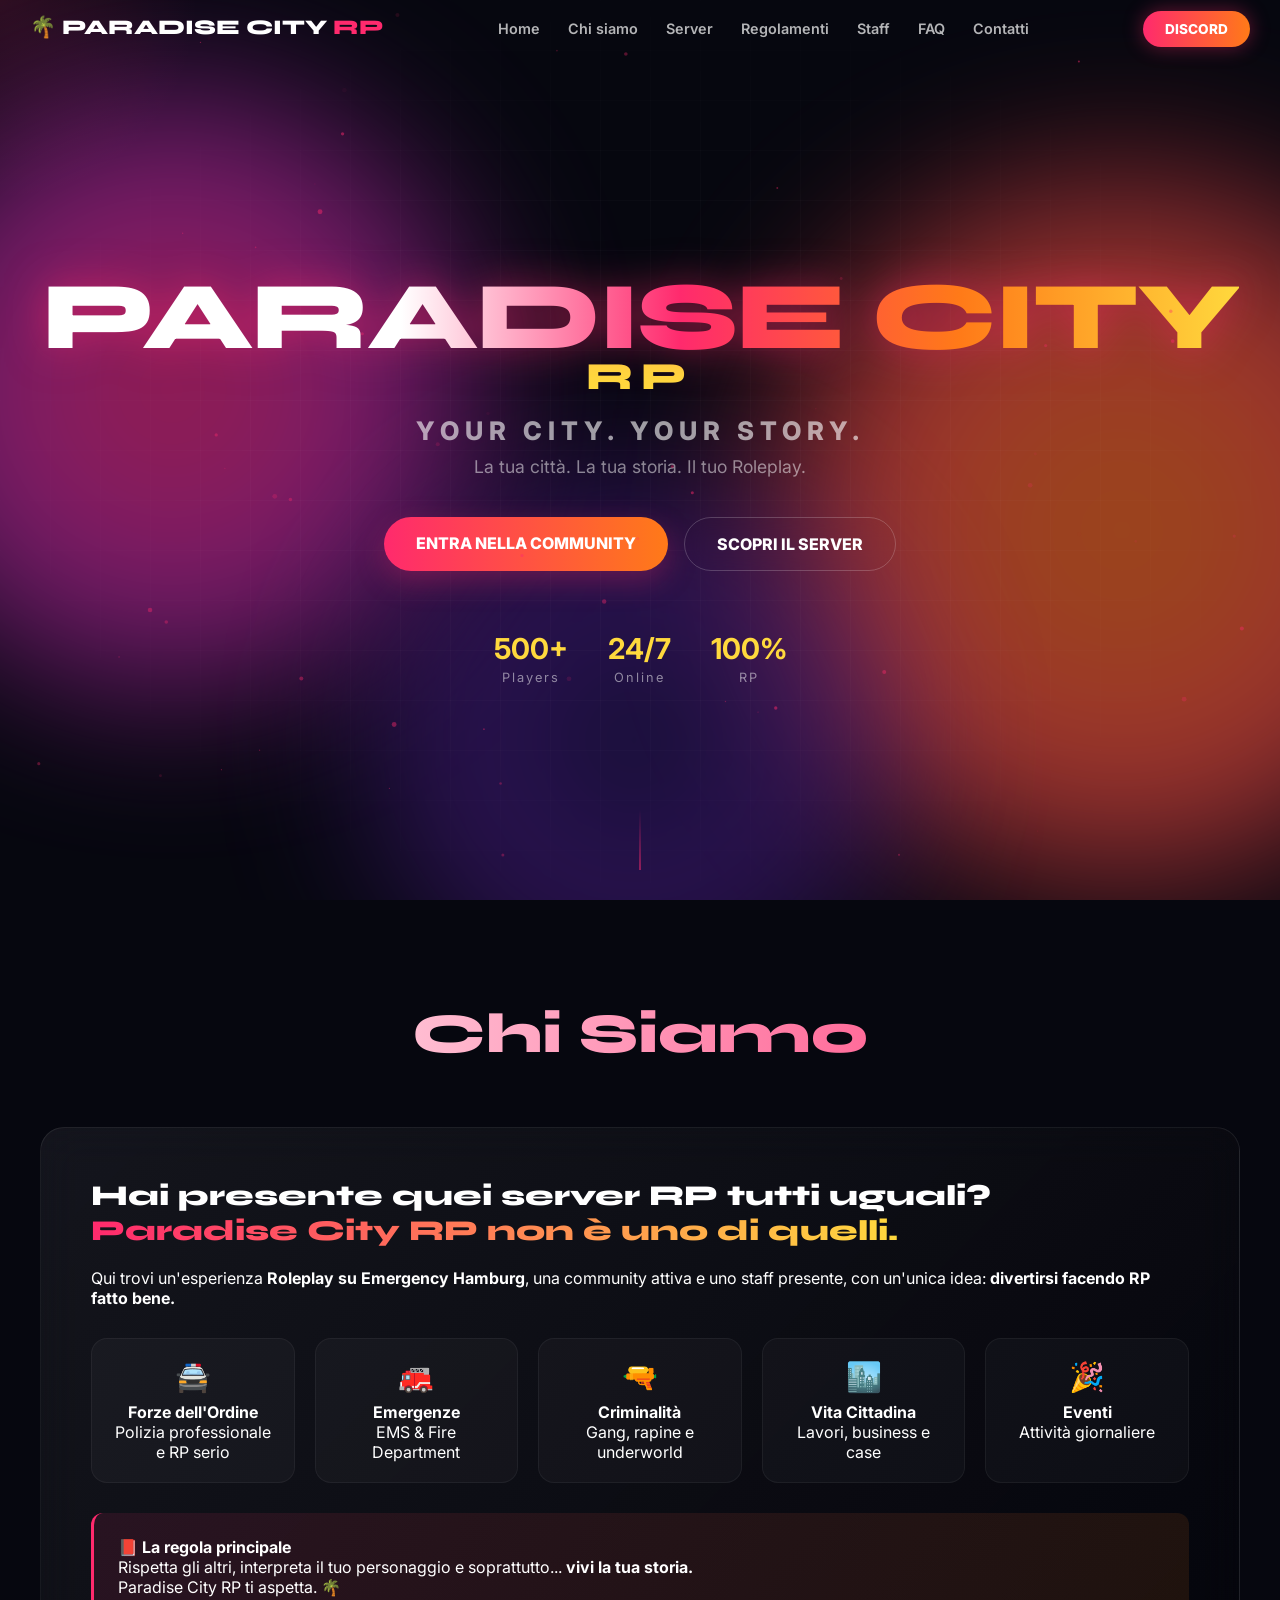
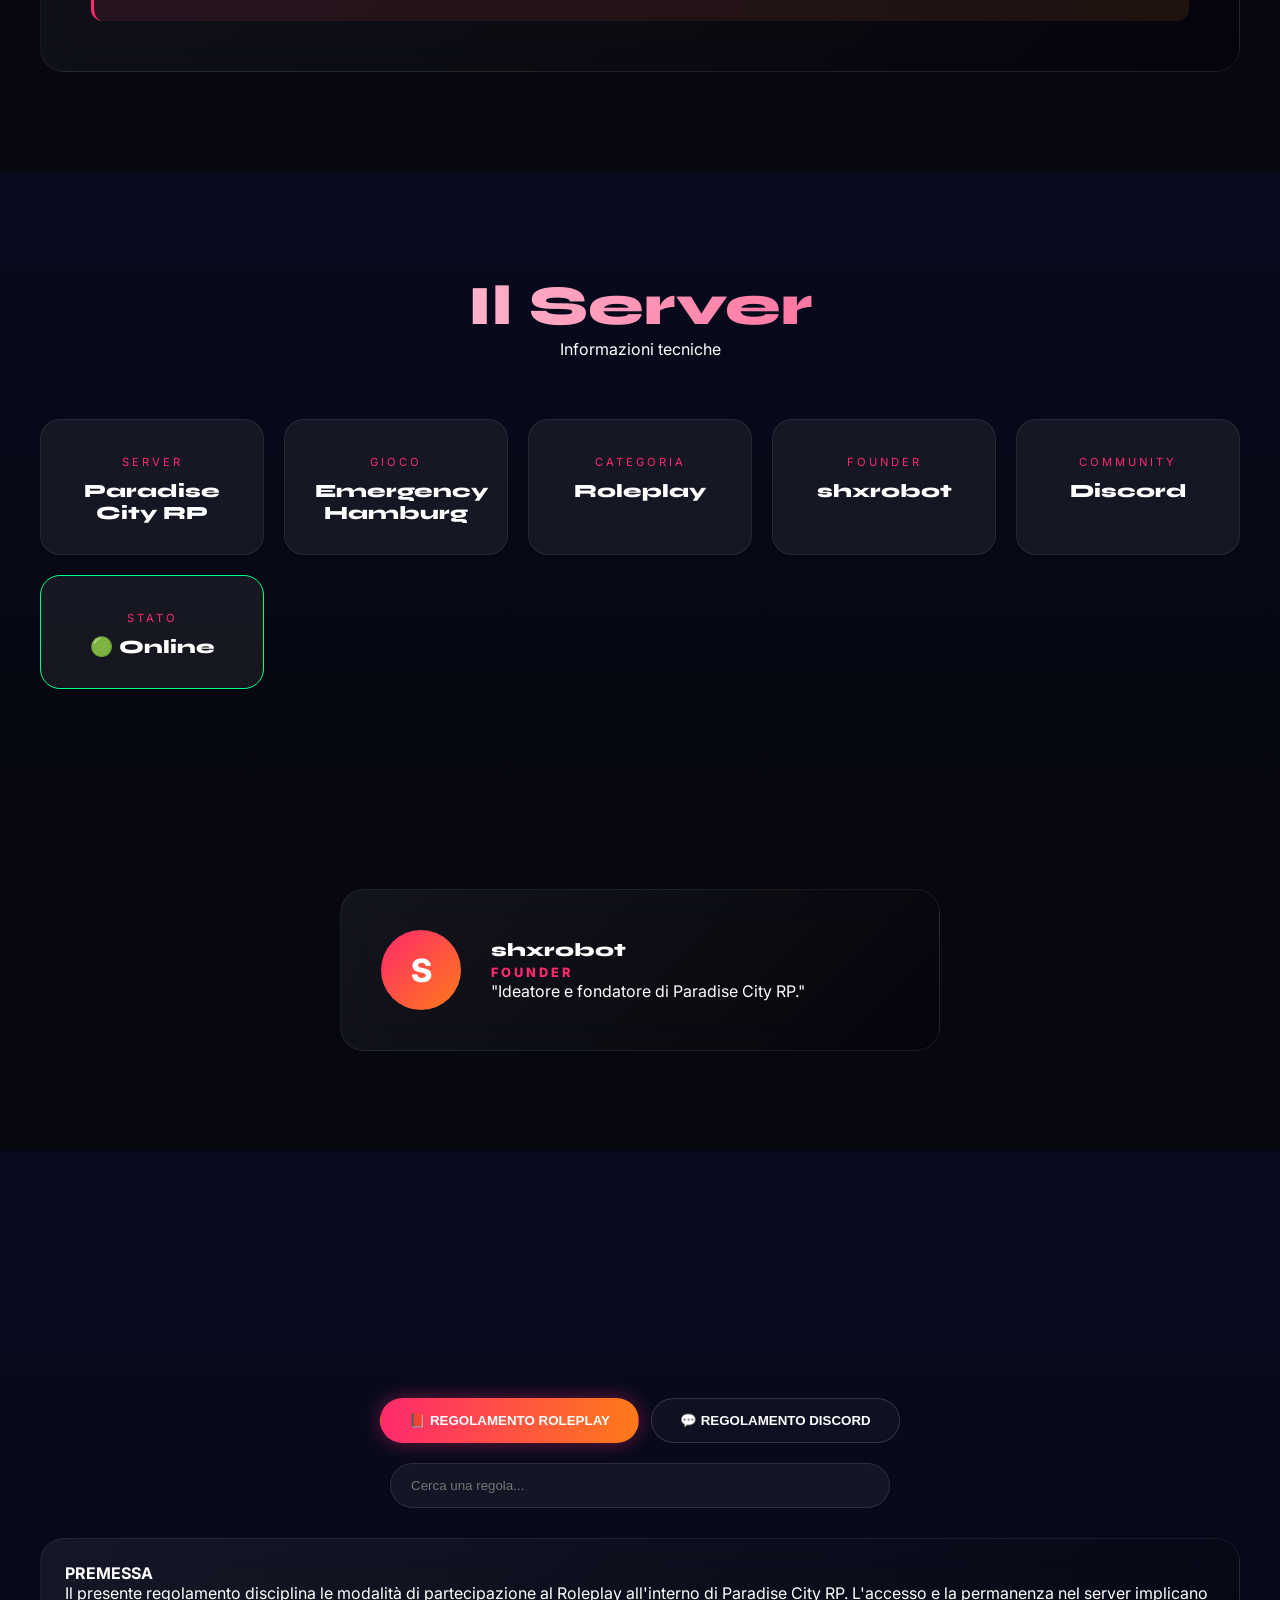
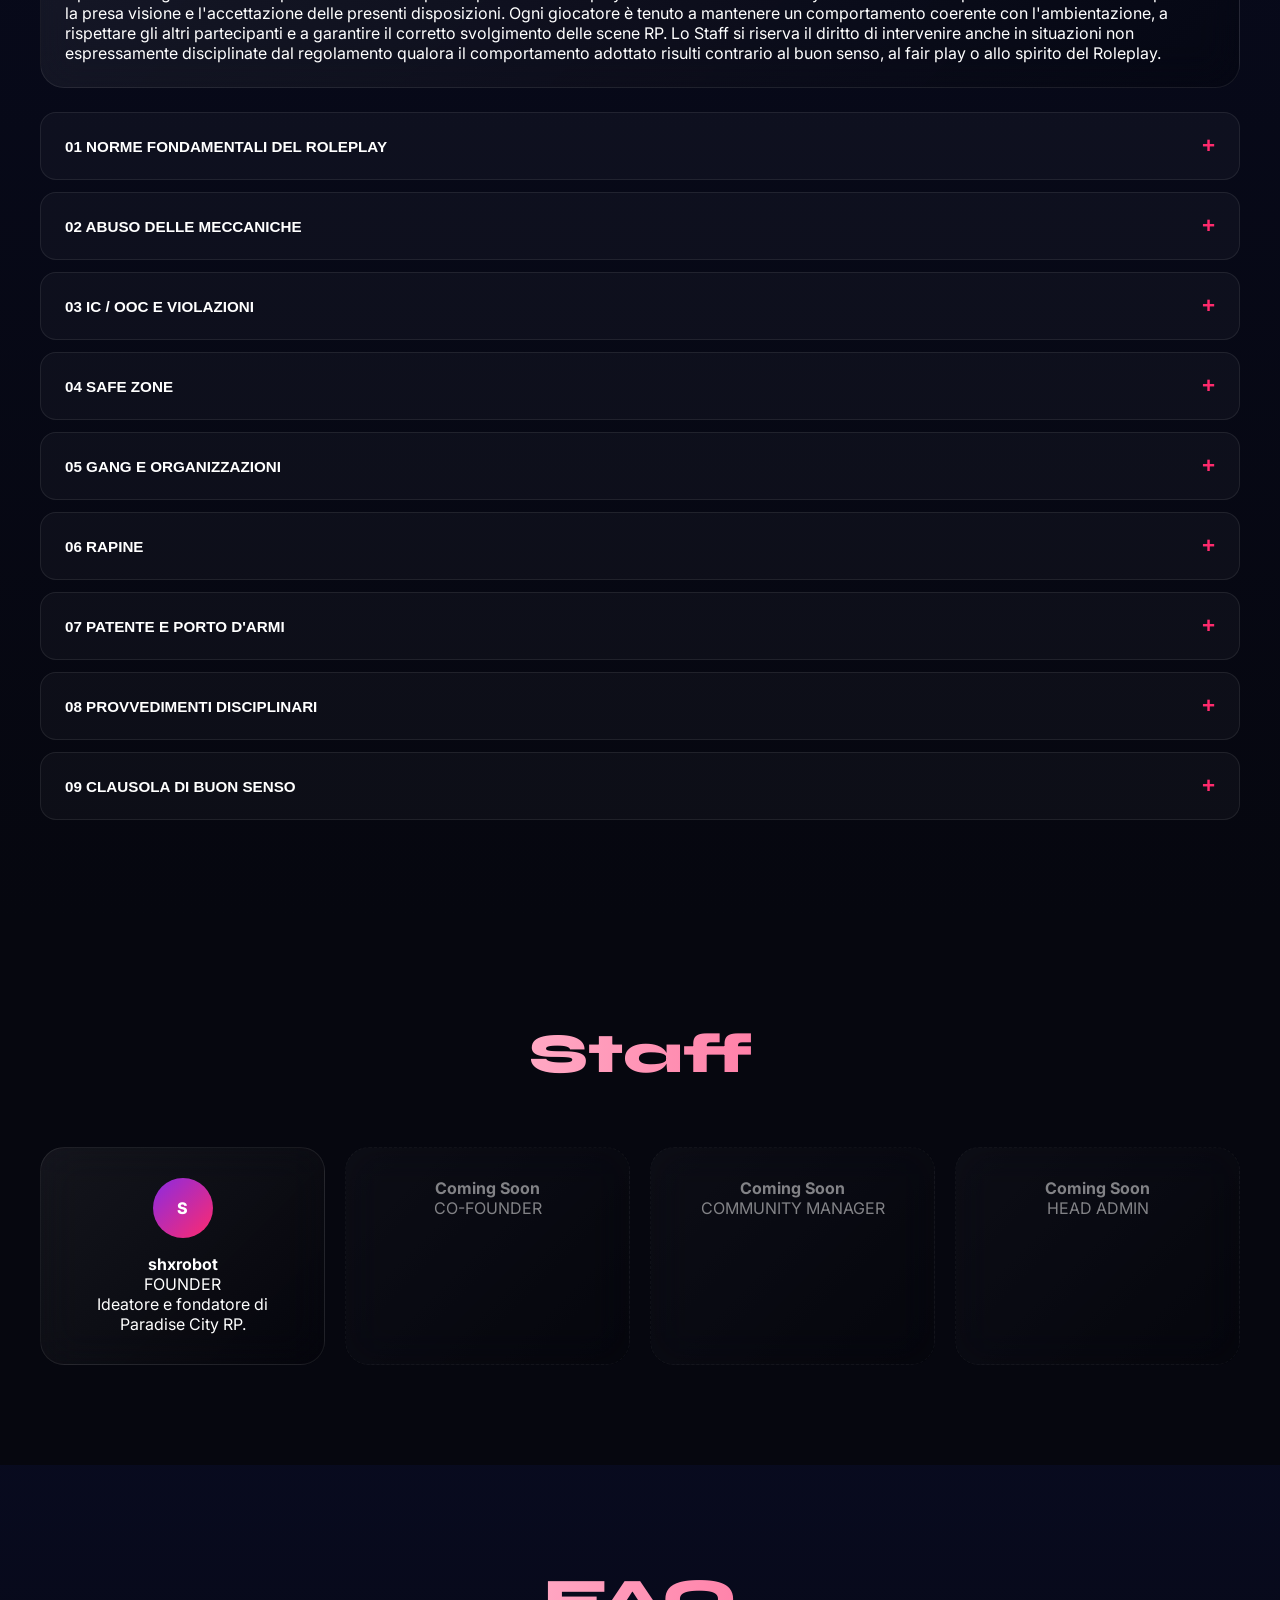
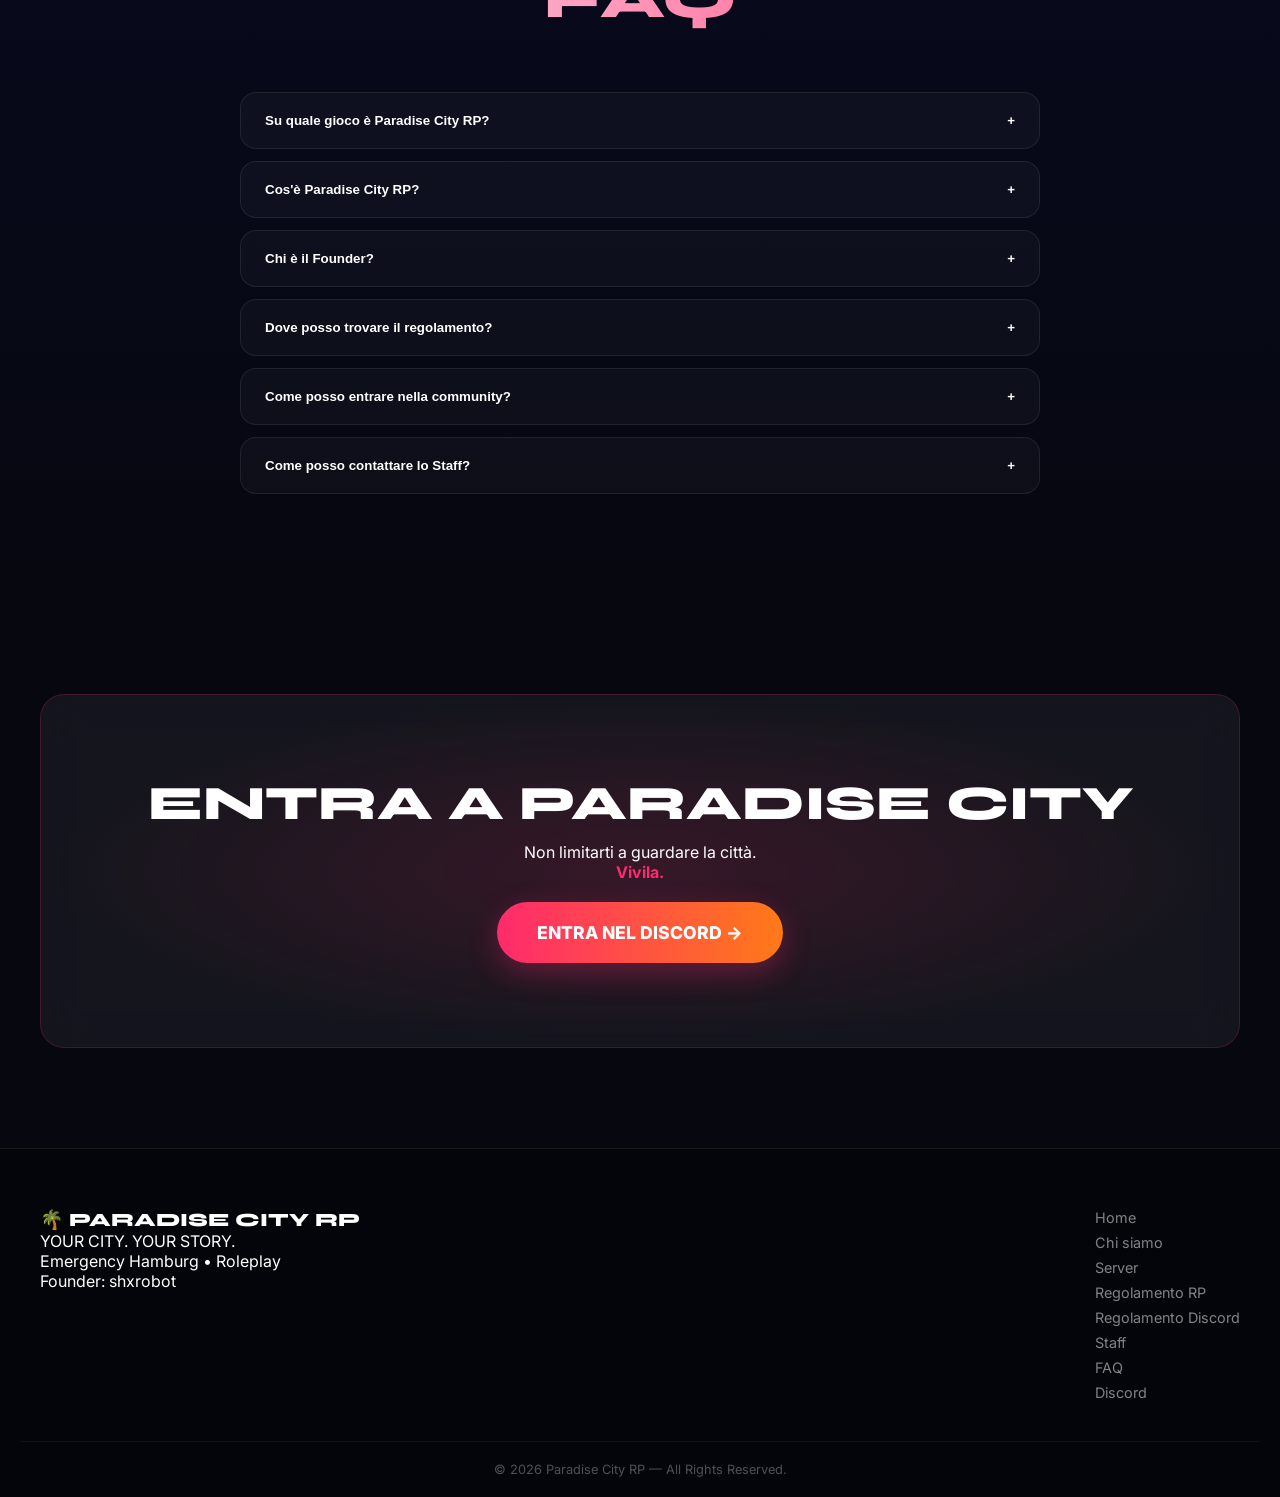
==== index.html @ b113b0aa "Add files via upload" ====
<!DOCTYPE html>
<html lang="it">
<head>
<meta charset="UTF-8">
<meta name="viewport" content="width=device-width, initial-scale=1.0">
<title>PARADISE CITY RP - Your City. Your Story.</title>
<meta name="description" content="Paradise City RP - Server Roleplay italiano su Emergency Hamburg. Your City. Your Story.">
<link rel="preconnect" href="https://fonts.googleapis.com">
<link href="https://fonts.googleapis.com/css2?family=Syne:wght@600;800&family=Inter:wght@400;600&display=swap" rel="stylesheet">
<link rel="stylesheet" href="style.css">
</head>
<body>
<!-- PRELOADER -->
<div id="preloader"><div class="preloader-logo"><span>🌴</span><h1>PARADISE CITY RP</h1><div class="loader-bar"></div></div></div>
<div id="scroll-progress"></div>
<div id="mouse-glow"></div>
<canvas id="particles"></canvas>

<!-- NAVBAR -->
<nav id="navbar"><div class="nav-inner">
<a class="logo" href="#home">🌴 PARADISE CITY <span>RP</span></a>
<ul class="nav-links" id="navLinks">
<li><a href="#home">Home</a></li>
<li><a href="#chi-siamo">Chi siamo</a></li>
<li><a href="#server">Server</a></li>
<li><a href="#regolamenti">Regolamenti</a></li>
<li><a href="#staff">Staff</a></li>
<li><a href="#faq">FAQ</a></li>
<li><a href="#contatti">Contatti</a></li>
</ul>
<div class="nav-actions">
<a href="https://discord.gg/H9bHzC3wXS" target="_blank" class="btn-discord">DISCORD</a>
<button id="mobileToggle" class="mobile-toggle"><span></span><span></span><span></span></button>
</div>
</div></nav>

<!-- HERO -->
<section id="home" class="hero">
<div class="hero-bg">
<div class="gradient-blob blob-1"></div>
<div class="gradient-blob blob-2"></div>
<div class="gradient-blob blob-3"></div>
<div class="hero-grid"></div>
</div>
<div class="hero-content">
<h1 class="hero-title"><span class="glitch" data-text="PARADISE CITY">PARADISE CITY</span><span class="rp">RP</span></h1>
<p class="hero-sub">YOUR CITY. YOUR STORY.</p>
<p class="hero-desc">La tua città. La tua storia. Il tuo Roleplay.</p>
<div class="hero-btns">
<a href="https://discord.gg/H9bHzC3wXS" target="_blank" class="btn btn-primary">ENTRA NELLA COMMUNITY</a>
<a href="#server" class="btn btn-secondary">SCOPRI IL SERVER</a>
</div>
<div class="hero-stats"><div><b>500+</b><span>Players</span></div><div><b>24/7</b><span>Online</span></div><div><b>100%</b><span>RP</span></div></div>
</div>
<div class="scroll-indicator"><span></span></div>
</section>

<!-- CHI SIAMO -->
<section id="chi-siamo" class="section">
<div class="container">
<div class="section-header reveal"><h2>Chi Siamo</h2></div>
<div class="about-card glass reveal">
<h3>Hai presente quei server RP tutti uguali?<br><span>Paradise City RP non è uno di quelli.</span></h3>
<p>Qui trovi un'esperienza <b>Roleplay su Emergency Hamburg</b>, una community attiva e uno staff presente, con un'unica idea: <b>divertirsi facendo RP fatto bene.</b></p>
<div class="about-grid">
<div class="about-item"><i>🚔</i><h4>Forze dell'Ordine</h4><p>Polizia professionale e RP serio</p></div>
<div class="about-item"><i>🚒</i><h4>Emergenze</h4><p>EMS & Fire Department</p></div>
<div class="about-item"><i>🔫</i><h4>Criminalità</h4><p>Gang, rapine e underworld</p></div>
<div class="about-item"><i>🏙️</i><h4>Vita Cittadina</h4><p>Lavori, business e case</p></div>
<div class="about-item"><i>🎉</i><h4>Eventi</h4><p>Attività giornaliere</p></div>
</div>
<div class="rule-main"><h4>📕 La regola principale</h4><p>Rispetta gli altri, interpreta il tuo personaggio e soprattutto... <b>vivi la tua storia.</b></p><span>Paradise City RP ti aspetta. 🌴</span></div>
</div>
</div>
</section>

<!-- SERVER -->
<section id="server" class="section dark">
<div class="container">
<div class="section-header reveal"><h2>Il Server</h2><p>Informazioni tecniche</p></div>
<div class="cards-grid">
<div class="info-card tilt reveal"><span>SERVER</span><h3>Paradise City RP</h3><div class="card-glow"></div></div>
<div class="info-card tilt reveal"><span>GIOCO</span><h3>Emergency Hamburg</h3></div>
<div class="info-card tilt reveal"><span>CATEGORIA</span><h3>Roleplay</h3></div>
<div class="info-card tilt reveal"><span>FOUNDER</span><h3>shxrobot</h3></div>
<div class="info-card tilt reveal"><span>COMMUNITY</span><h3>Discord</h3></div>
<div class="info-card tilt reveal status-online"><span>STATO</span><h3>🟢 Online</h3></div>
</div>
</div>
</section>

<!-- FOUNDER -->
<section class="section">
<div class="container">
<div class="founder-card glass reveal">
<div class="founder-avatar">S</div>
<div><h3>shxrobot</h3><span>FOUNDER</span><p>"Ideatore e fondatore di Paradise City RP."</p></div>
</div>
</div>
</section>

<!-- REGOLAMENTI -->
<section id="regolamenti" class="section dark">
<div class="container">
<div class="section-header reveal"><h2>Regolamenti</h2><p>Leggi tutto prima di giocare</p></div>
<div class="reg-tabs">
<button class="reg-tab active" data-tab="rp">📕 REGOLAMENTO ROLEPLAY</button>
<button class="reg-tab" data-tab="discord">💬 REGOLAMENTO DISCORD</button>
</div>
<div class="reg-search"><input type="text" id="regSearch" placeholder="Cerca una regola..."></div>

<!-- RP REG -->
<div id="reg-rp" class="reg-content active">
<div class="reg-intro glass"><h4>PREMESSA</h4><p>Il presente regolamento disciplina le modalità di partecipazione al Roleplay all'interno di Paradise City RP. L'accesso e la permanenza nel server implicano la presa visione e l'accettazione delle presenti disposizioni. Ogni giocatore è tenuto a mantenere un comportamento coerente con l'ambientazione, a rispettare gli altri partecipanti e a garantire il corretto svolgimento delle scene RP. Lo Staff si riserva il diritto di intervenire anche in situazioni non espressamente disciplinate dal regolamento qualora il comportamento adottato risulti contrario al buon senso, al fair play o allo spirito del Roleplay.</p></div>

<div class="accordion">
<div class="acc-item"><button class="acc-header">01 NORME FONDAMENTALI DEL ROLEPLAY</button><div class="acc-body">
<b>FAIL RP — FRP:</b> Azione non realistica o che rompe l'immersione. Es. saltare da un palazzo senza conseguenze, curarsi in sparatoria.<br><br>
<b>NO FEAR:</b> Mancanza di paura per la propria vita. Se sei sotto tiro di 3 armi, non scappi a piedi nudi.<br><br>
<b>POWERGAMING — PG:</b> Fare azioni impossibili nella vita reale o sfruttare meccaniche a proprio vantaggio. Es. /me solleva un'auto da solo.<br><br>
<b>REVENGE KILL — RK:</b> Uccidere chi ti ha ucciso dopo essere tornato in vita senza motivo RP. Memoria dell'omicidio persa dopo morte.<br><br>
<b>RANDOM DEATHMATCH — RDM:</b> Uccidere senza motivo RP valido.<br><br>
<b>VEHICLE DEATHMATCH — VDM:</b> Usare il veicolo come arma per uccidere.<br><br>
<b>CUFF-RUSH:</b> Ammanettare durante una colluttazione attiva senza prima immobilizzare.<br><br>
<b>USCITA DA UNA SCENA RP:</b> Disconnettersi, andare AFK o rifiutare RP durante un'azione. Vietato.<br><br>
<b>NO CRASH:</b> Vietato crashare volontariamente o provocare crash ad altri.
</div></div>

<div class="acc-item"><button class="acc-header">02 ABUSO DELLE MECCANICHE</button><div class="acc-body">
<b>BUNNY HOPPING:</b> Saltare ripetutamente per muoversi più veloci. Fail RP.<br>
<b>CAR SURF:</b> Stare sopra un veicolo in movimento senza motivo RP.<br>
<b>COP BAITING:</b> Provocare la polizia senza motivo RP solo per farsi inseguire.<br>
<b>COP EVADING:</b> Evadere sempre e comunque senza mai dare possibilità di RP alla polizia.
</div></div>

<div class="acc-item"><button class="acc-header">03 IC / OOC E VIOLAZIONI</button><div class="acc-body">
<b>IC:</b> In Character, tutto ciò che dice/fa il personaggio.<br>
<b>OOC:</b> Out Of Character, fuori dal personaggio. Va usato solo in /ooc.<br>
<b>METAGAMING — MG:</b> Usare info OOC in IC. Es. leggere nomi sopra la testa.<br>
<b>MIXCHAT:</b> Parlare IC in chat OOC e viceversa.<br>
<b>COMBAT LOGGING:</b> Disconnettersi durante un'azione RP attiva. Ban diretto.<br>
<b>LTAA:</b> Leave To Avoid Arrest - loggare per evitare arresto.<br>
<b>STREAM SNIPING:</b> Usare live/stream per trovare giocatori in IC.
</div></div>

<div class="acc-item"><button class="acc-header">04 SAFE ZONE</button><div class="acc-body">
Sono Safe Zone: Questura, Caserma Vigili del Fuoco, Ospedale, Prigione, Tuning, Ville, Zone Militari.<br><br>
In Safe Zone è vietato: rapine, furti, omicidi, rapimenti, provocazioni. La polizia può entrare solo con mandato o inseguimento iniziato fuori. È vietato rifugiarsi in Safe Zone per evitare RP. Le ville sono Safe Zone solo per il proprietario e invitati, non per criminali in fuga.
</div></div>

<div class="acc-item"><button class="acc-header">05 GANG E ORGANIZZAZIONI</button><div class="acc-body">
Uso bombe solo con autorizzazione staff. Ville/ghetti: non si può sparare dall'interno verso l'esterno senza uscita. RDM tra gang vietato se non c'è guerra RP dichiarata. Uso armi pesanti solo in guerra organizzata. 1 vs 1: se vieni steso, i tuoi amici non possono vendicarsi subito se non presenti. Ogni membro è responsabile delle proprie azioni, ma il leader risponde per la gang in caso di violazioni ripetute.
</div></div>

<div class="acc-item"><button class="acc-header">06 RAPINE</button><div class="acc-body">
<b>Farm Shop:</b> Max 2 persone, 1 ostaggio minimo, 2 poliziotti online, max 5k richiesta.<br>
<b>Gioielleria:</b> 3-4 persone, 2 ostaggi, 4 poliziotti, max 15k.<br>
<b>Banca:</b> 4-6 persone, 3 ostaggi, 6 poliziotti, max 50k, negoziazione obbligatoria 10 min.<br>
<b>Clothing:</b> Max 2 persone, 1 ostaggio, 2 poliziotti, max 3k.<br>
<b>Club:</b> 2-3 persone, 1 ostaggio, 3 poliziotti, max 8k.<br>
<b>Gas-N-Go Fuel / Ares Fuel / Osso Fuel:</b> Max 2 persone, 1 ostaggio, 2 poliziotti, max 4k.<br>
<b>Tool Shop:</b> Max 2 persone, 1 ostaggio, 2 poliziotti, max 4k.<br>
Regole generali rapine: ostaggio deve essere player vero, non amico consenziente. Polizia deve dare tempo di fuga. Non si spara all'ostaggio. Fuga in elicottero vietata salvo banca.
</div></div>

<div class="acc-item"><button class="acc-header">07 PATENTE E PORTO D'ARMI</button><div class="acc-body">
Patente necessaria per guidare. Ritiro patente dopo 3 infrazioni gravi. Porto d'armi: solo con licenza, costo e corso. Armi illegali: sequestro + denuncia. Uso arma senza porto = arresto. Vendita armi senza RP = ban.
</div></div>

<div class="acc-item"><button class="acc-header">08 PROVVEDIMENTI DISCIPLINARI</button><div class="acc-body">
<b>Warn:</b> Avvertimento scritto, max 3.<br>
<b>Kick:</b> Espulsione temporanea.<br>
<b>Ban Temporaneo:</b> Da 1 giorno a 30 giorni.<br>
<b>Ban Permanente:</b> Per gravi violazioni (cheat, RDM di massa, tossicità estrema).<br>
<b>Blacklist:</b> Esclusione totale dalla community.
</div></div>

<div class="acc-item"><button class="acc-header">09 CLAUSOLA DI BUON SENSO</button><div class="acc-body">
Se una cosa non è scritta ma è chiaramente anti-RP, è comunque punibile. Realismo, Fair Play, Rispetto, Coerenza RP e Buon senso prevalgono sempre sul cavillo regolamentare. Lo staff giudica con buon senso.
</div></div>
</div>
</div>

<!-- DISCORD REG -->
<div id="reg-discord" class="reg-content">
<div class="reg-intro glass"><h4>INTRODUZIONE</h4><p>Il regolamento Discord garantisce un ambiente sano e rispettoso per tutta la community di Paradise City RP. Entrando nel Discord accetti integralmente queste regole.</p></div>
<div class="accordion">
<div class="acc-item"><button class="acc-header">01 COMPORTAMENTO</button><div class="acc-body">Vietati insulti, minacce, molestie, provocazioni, discriminazione, odio, contenuti inappropriati, pubblicazione di dati personali e impersonificazione di staff o altri utenti.</div></div>
<div class="acc-item"><button class="acc-header">02 CHAT</button><div class="acc-body">Vietato spam, flood, messaggi ripetuti, disturbo, mention di massa @everyone/@here e spam in canali vocali. Usa i canali per il loro scopo.</div></div>
<div class="acc-item"><button class="acc-header">03 PUBBLICITÀ</button><div class="acc-body">Vietata pubblicità di altri server/community, inviti Discord, reclutamento. Promozione solo con permesso Founder. Conseguenza: ban immediato.</div></div>
<div class="acc-item"><button class="acc-header">04 PRIVACY E SICUREZZA</button><div class="acc-body">Vietato condividere dati personali, numeri, indirizzi, info private, conversazioni private, materiale personale altrui, link/file dannosi, IP logger, malware.</div></div>
<div class="acc-item"><button class="acc-header">05 STAFF</button><div class="acc-body">Vietato richiedere insistentemente ruoli o promozioni, impersonificare lo staff, contestare pubblicamente decisioni dello staff. Per contestazioni apri un ticket. Rispetta sempre lo staff.</div></div>
<div class="acc-item"><button class="acc-header">06 TICKET</button><div class="acc-body">Apri un solo ticket per problema. Descrivi bene il problema. Non pingare lo staff ripetutamente. Non aprire ticket inutili. Chiusura ticket senza motivo = warn.</div></div>
<div class="acc-item"><button class="acc-header">07 SEGNALAZIONI</button><div class="acc-body">Segnalazione deve contenere: ID/nome di chi segnali, descrizione dettagliata, data/orario, prove (clip, screen). Vietate accuse pubbliche in chat. Solo tramite ticket.</div></div>
<div class="acc-item"><button class="acc-header">08 CONTENUTI</button><div class="acc-body">Vietati pornografia, contenuti illegali, gore, materiale disturbante, link a malware, molestie sessuali. Ban immediato.</div></div>
<div class="acc-item"><button class="acc-header">09 SANZIONI</button><div class="acc-body">Avvertimento, Timeout, Kick, Ban temporaneo, Ban permanente, Blacklist. La recidività aumenta la pena. Lo staff decide in base alla gravità.</div></div>
<div class="acc-item"><button class="acc-header">10 DISPOSIZIONI FINALI</button><div class="acc-body">Il regolamento può essere modificato in qualsiasi momento. Le modifiche vengono annunciate. Continuare a rimanere nel Discord implica accettazione del regolamento aggiornato.</div></div>
</div>
</div>
</div>
</section>

<!-- STAFF -->
<section id="staff" class="section">
<div class="container">
<div class="section-header reveal"><h2>Staff</h2></div>
<div class="staff-grid">
<div class="staff-card glass reveal"><div class="staff-avatar">S</div><h4>shxrobot</h4><span>FOUNDER</span><p>Ideatore e fondatore di Paradise City RP.</p></div>
<div class="staff-card glass empty reveal"><h4>Coming Soon</h4><span>CO-FOUNDER</span></div>
<div class="staff-card glass empty reveal"><h4>Coming Soon</h4><span>COMMUNITY MANAGER</span></div>
<div class="staff-card glass empty reveal"><h4>Coming Soon</h4><span>HEAD ADMIN</span></div>
</div>
</div>
</section>

<!-- FAQ -->
<section id="faq" class="section dark">
<div class="container">
<div class="section-header reveal"><h2>FAQ</h2></div>
<div class="faq-list">
<div class="faq-item"><button class="faq-q">Su quale gioco è Paradise City RP? <span>+</span></button><div class="faq-a">Emergency Hamburg.</div></div>
<div class="faq-item"><button class="faq-q">Cos'è Paradise City RP? <span>+</span></button><div class="faq-a">Un server Roleplay con una community dedicata.</div></div>
<div class="faq-item"><button class="faq-q">Chi è il Founder? <span>+</span></button><div class="faq-a">shxrobot.</div></div>
<div class="faq-item"><button class="faq-q">Dove posso trovare il regolamento? <span>+</span></button><div class="faq-a">Nel sito, nelle sezioni Regolamento RP e Regolamento Discord.</div></div>
<div class="faq-item"><button class="faq-q">Come posso entrare nella community? <span>+</span></button><div class="faq-a">Attraverso il Discord ufficiale.</div></div>
<div class="faq-item"><button class="faq-q">Come posso contattare lo Staff? <span>+</span></button><div class="faq-a">Attraverso i canali ufficiali della community.</div></div>
</div>
</div>
</section>

<!-- CTA -->
<section id="contatti" class="section cta">
<div class="container">
<div class="cta-card glass reveal">
<h2>ENTRA A PARADISE CITY</h2>
<p>Non limitarti a guardare la città.<br><b>Vivila.</b></p>
<a href="https://discord.gg/H9bHzC3wXS" target="_blank" class="btn btn-primary big">ENTRA NEL DISCORD →</a>
</div>
</div>
</section>

<footer>
<div class="container footer-inner">
<div><h3>🌴 PARADISE CITY RP</h3><p>YOUR CITY. YOUR STORY.<br>Emergency Hamburg • Roleplay<br>Founder: shxrobot</p></div>
<div class="footer-links"><a href="#home">Home</a><a href="#chi-siamo">Chi siamo</a><a href="#server">Server</a><a href="#regolamenti">Regolamento RP</a><a href="#regolamenti">Regolamento Discord</a><a href="#staff">Staff</a><a href="#faq">FAQ</a><a href="https://discord.gg/H9bHzC3wXS" target="_blank">Discord</a></div>
</div>
<div class="footer-bottom">© 2026 Paradise City RP — All Rights Reserved.</div>
</footer>

<button id="backToTop">↑</button>
<script src="script.js"></script>
</body>
</html>
---- style.css ----
:root{
--pink:#ff2a6d;--orange:#ff7a18;--yellow:#ffd93d;--purple:#8a2be2;--blue:#0a0e2e;--black:#06070f;
--glass:rgba(255,255,255,0.06);--glass2:rgba(255,255,255,0.1);
}
*{margin:0;padding:0;box-sizing:border-box}
html{scroll-behavior:smooth}
body{background:var(--black);color:#fff;font-family:'Inter',sans-serif;overflow-x:hidden}
h1,h2,h3{font-family:'Syne',sans-serif;font-weight:800}
#scroll-progress{position:fixed;top:0;left:0;height:3px;background:linear-gradient(90deg,var(--pink),var(--orange),var(--yellow));width:0;z-index:9999}
#mouse-glow{position:fixed;width:400px;height:400px;background:radial-gradient(circle,rgba(255,42,109,0.15),transparent 70%);pointer-events:none;z-index:2;transform:translate(-50%,-50%);mix-blend-mode:screen}
#particles{position:fixed;inset:0;pointer-events:none;z-index:1}
#preloader{position:fixed;inset:0;background:var(--black);display:flex;align-items:center;justify-content:center;z-index:10000;transition:opacity .8s}
.preloader-logo{text-align:center}
.preloader-logo h1{font-size:2rem;letter-spacing:4px;background:linear-gradient(90deg,var(--pink),var(--orange));-webkit-background-clip:text;-webkit-text-fill-color:transparent;margin:10px 0}
.loader-bar{width:200px;height:2px;background:rgba(255,255,255,.1);margin:20px auto;overflow:hidden;position:relative}
.loader-bar::after{content:'';position:absolute;left:0;top:0;height:100%;width:50%;background:linear-gradient(90deg,var(--pink),var(--yellow));animation:load 1.2s infinite}
@keyframes load{0%{left:-50%}100%{left:100%}}
#navbar{position:fixed;top:0;width:100%;z-index:1000;padding:15px 30px;transition:.4s}
#navbar.scrolled{background:rgba(6,7,15,.8);backdrop-filter:blur(20px);border-bottom:1px solid rgba(255,255,255,.08)}
.nav-inner{max-width:1300px;margin:auto;display:flex;align-items:center;justify-content:space-between}
.logo{font-family:'Syne';font-weight:800;font-size:1.3rem;text-decoration:none;color:#fff}
.logo span{color:var(--pink)}
.nav-links{list-style:none;display:flex;gap:28px}
.nav-links a{color:rgba(255,255,255,.7);text-decoration:none;font-weight:600;font-size:.9rem;transition:.3s}
.nav-links a:hover{color:#fff}
.btn-discord{background:linear-gradient(90deg,var(--pink),var(--orange));padding:10px 22px;border-radius:100px;color:#fff;text-decoration:none;font-weight:800;font-size:.85rem;box-shadow:0 0 20px rgba(255,42,109,.4);transition:.3s}
.btn-discord:hover{transform:translateY(-2px);box-shadow:0 0 30px rgba(255,42,109,.6)}
.mobile-toggle{display:none;background:none;border:none;flex-direction:column;gap:5px}
.mobile-toggle span{width:24px;height:2px;background:#fff;display:block}
.hero{position:relative;min-height:100vh;display:flex;align-items:center;justify-content:center;text-align:center;overflow:hidden;padding:120px 20px 60px}
.hero-bg{position:absolute;inset:0;z-index:-1}
.gradient-blob{position:absolute;border-radius:50%;filter:blur(80px);opacity:.6;animation:float 8s infinite alternate}
.blob-1{width:600px;height:600px;background:radial-gradient(circle,var(--pink),var(--purple));left:-10%;top:10%}
.blob-2{width:700px;height:700px;background:radial-gradient(circle,var(--orange),var(--pink));right:-15%;top:20%;animation-delay:1s}
.blob-3{width:500px;height:500px;background:radial-gradient(circle,var(--blue),var(--purple));left:30%;bottom:-10%;animation-delay:2s}
@keyframes float{0%{transform:translateY(0) scale(1)}100%{transform:translateY(-30px) scale(1.1)}}
.hero-grid{position:absolute;inset:0;background-image:linear-gradient(rgba(255,255,255,.02) 1px, transparent 1px),linear-gradient(90deg, rgba(255,255,255,.02) 1px, transparent 1px);background-size:50px 50px;mask-image:radial-gradient(ellipse at center, black 40%, transparent 80%)}
.hero-title{font-size:clamp(3rem,8vw,6rem);line-height:.9;letter-spacing:-2px}
.hero-title .rp{display:block;font-size:.4em;color:var(--yellow);letter-spacing:8px}
.glitch{position:relative;background:linear-gradient(90deg,#fff 30%, var(--pink), var(--orange), var(--yellow));-webkit-background-clip:text;-webkit-text-fill-color:transparent;filter:drop-shadow(0 0 20px rgba(255,42,109,.5))}
.hero-sub{font-size:clamp(1.2rem,2vw,1.8rem);letter-spacing:6px;color:rgba(255,255,255,.6);margin:20px 0 10px;font-weight:800}
.hero-desc{color:rgba(255,255,255,.5);max-width:600px;margin:0 auto 40px;font-size:1.1rem}
.btn{padding:16px 32px;border-radius:100px;text-decoration:none;font-weight:800;display:inline-block;transition:.4s;position:relative;overflow:hidden}
.btn-primary{background:linear-gradient(90deg,var(--pink),var(--orange));color:#fff;box-shadow:0 10px 30px rgba(255,42,109,.3)}
.btn-secondary{border:1px solid rgba(255,255,255,.2);color:#fff;backdrop-filter:blur(10px)}
.btn:hover{transform:translateY(-3px) scale(1.02)}
.hero-btns{display:flex;gap:16px;justify-content:center;flex-wrap:wrap}
.hero-stats{display:flex;gap:40px;justify-content:center;margin-top:60px}
.hero-stats b{display:block;font-size:1.8rem;color:var(--yellow)} .hero-stats span{color:rgba(255,255,255,.5);font-size:.8rem;letter-spacing:2px}
.scroll-indicator{position:absolute;bottom:30px;left:50%;transform:translateX(-50%)}
.scroll-indicator span{width:1px;height:60px;background:linear-gradient(to bottom, transparent, var(--pink));display:block;animation:scroll 2s infinite}
@keyframes scroll{0%{transform:scaleY(0);transform-origin:top}50%{transform:scaleY(1)}100%{transform:scaleY(0);transform-origin:bottom}}
.section{padding:100px 20px;position:relative}
.container{max-width:1200px;margin:auto}
.section.dark{background:linear-gradient(180deg, rgba(10,14,46,.5), rgba(6,7,15,1))}
.section-header{text-align:center;margin-bottom:60px}
.section-header h2{font-size:clamp(2rem,5vw,3.5rem);background:linear-gradient(90deg,#fff,var(--pink));-webkit-background-clip:text;-webkit-text-fill-color:transparent}
.glass{background:linear-gradient(135deg, var(--glass), rgba(0,0,0,.2));backdrop-filter:blur(20px);border:1px solid rgba(255,255,255,.08);border-radius:24px}
.reveal{opacity:0;transform:translateY(40px);transition:1s}
.reveal.active{opacity:1;transform:translateY(0)}
.about-card{padding:50px}
.about-card h3{font-size:1.8rem;margin-bottom:20px}
.about-card h3 span{background:linear-gradient(90deg,var(--pink),var(--yellow));-webkit-background-clip:text;-webkit-text-fill-color:transparent}
.about-grid{display:grid;grid-template-columns:repeat(auto-fit,minmax(160px,1fr));gap:20px;margin:30px 0}
.about-item{text-align:center;padding:20px;background:rgba(255,255,255,.03);border-radius:16px;border:1px solid rgba(255,255,255,.05);transition:.3s}
.about-item:hover{transform:translateY(-5px);background:rgba(255,255,255,.06)}
.about-item i{font-size:1.8rem;font-style:normal;display:block;margin-bottom:8px}
.rule-main{margin-top:30px;padding:24px;background:linear-gradient(90deg,rgba(255,42,109,.1),rgba(255,122,24,.1));border-left:3px solid var(--pink);border-radius:12px}
.cards-grid{display:grid;grid-template-columns:repeat(auto-fit,minmax(200px,1fr));gap:20px}
.info-card{padding:30px;text-align:center;position:relative;overflow:hidden;background:var(--glass);border:1px solid rgba(255,255,255,.08);border-radius:20px;transition:.4s;transform-style:preserve-3d}
.info-card:hover{border-color:var(--pink);box-shadow:0 0 30px rgba(255,42,109,.2)}
.info-card span{font-size:.7rem;letter-spacing:3px;color:var(--pink)} .info-card h3{margin-top:10px}
.status-online{border-color:#00ff88!important}
.founder-card{display:flex;gap:30px;align-items:center;padding:40px;max-width:600px;margin:auto}
.founder-avatar{width:80px;height:80px;border-radius:50%;background:linear-gradient(135deg,var(--pink),var(--orange));display:flex;align-items:center;justify-content:center;font-size:2rem;font-weight:800;flex-shrink:0}
.founder-card span{color:var(--pink);letter-spacing:3px;font-size:.8rem;font-weight:800}
.reg-tabs{display:flex;gap:12px;justify-content:center;flex-wrap:wrap;margin-bottom:20px}
.reg-tab{padding:14px 28px;border-radius:100px;border:1px solid rgba(255,255,255,.15);background:rgba(255,255,255,.03);color:#fff;font-weight:800;cursor:pointer;transition:.3s}
.reg-tab.active{background:linear-gradient(90deg,var(--pink),var(--orange));border-color:transparent;box-shadow:0 0 20px rgba(255,42,109,.4)}
.reg-search{max-width:500px;margin:0 auto 30px}
.reg-search input{width:100%;padding:14px 20px;border-radius:100px;border:1px solid rgba(255,255,255,.1);background:rgba(255,255,255,.05);color:#fff;outline:none}
.reg-content{display:none} .reg-content.active{display:block}
.reg-intro{padding:24px;margin-bottom:24px}
.accordion{display:flex;flex-direction:column;gap:12px}
.acc-item{border:1px solid rgba(255,255,255,.08);border-radius:16px;overflow:hidden;background:rgba(255,255,255,.03)}
.acc-header{width:100%;text-align:left;padding:20px 24px;background:none;border:none;color:#fff;font-weight:800;cursor:pointer;display:flex;justify-content:space-between;align-items:center;font-size:.95rem}
.acc-header::after{content:'+';font-size:1.4rem;color:var(--pink);transition:.3s}
.acc-item.open .acc-header::after{transform:rotate(45deg)}
.acc-body{max-height:0;overflow:hidden;transition:.4s;padding:0 24px;color:rgba(255,255,255,.7);line-height:1.7;font-size:.92rem}
.acc-item.open .acc-body{max-height:2000px;padding:0 24px 24px}
.staff-grid{display:grid;grid-template-columns:repeat(auto-fit,minmax(240px,1fr));gap:20px}
.staff-card{padding:30px;text-align:center} .staff-card.empty{opacity:.5;border-style:dashed}
.staff-avatar{width:60px;height:60px;border-radius:50%;background:linear-gradient(135deg,var(--purple),var(--pink));display:flex;align-items:center;justify-content:center;margin:0 auto 16px;font-weight:800}
.faq-list{max-width:800px;margin:auto;display:flex;flex-direction:column;gap:12px}
.faq-item{border:1px solid rgba(255,255,255,.08);border-radius:16px;background:rgba(255,255,255,.03);overflow:hidden}
.faq-q{width:100%;padding:20px 24px;background:none;border:none;color:#fff;text-align:left;font-weight:700;cursor:pointer;display:flex;justify-content:space-between}
.faq-a{max-height:0;overflow:hidden;transition:.3s;padding:0 24px;color:rgba(255,255,255,.6)}
.faq-item.open .faq-a{max-height:200px;padding:0 24px 20px}
.cta .cta-card{padding:80px 40px;text-align:center;background:radial-gradient(ellipse at center, rgba(255,42,109,.15), transparent 70%), var(--glass);border:1px solid rgba(255,42,109,.2)}
.cta-card h2{font-size:clamp(2rem,5vw,3rem);margin-bottom:10px}
.cta-card b{color:var(--pink)}
.btn.big{font-size:1.1rem;padding:20px 40px;margin-top:20px}
footer{padding:60px 20px 20px;border-top:1px solid rgba(255,255,255,.08);background:rgba(0,0,0,.3)}
.footer-inner{display:flex;justify-content:space-between;flex-wrap:wrap;gap:30px}
.footer-links{display:flex;flex-direction:column;gap:8px}
.footer-links a{color:rgba(255,255,255,.5);text-decoration:none;font-size:.9rem}
.footer-links a:hover{color:#fff}
.footer-bottom{text-align:center;margin-top:40px;padding-top:20px;border-top:1px solid rgba(255,255,255,.05);color:rgba(255,255,255,.3);font-size:.8rem}
#backToTop{position:fixed;right:20px;bottom:20px;width:44px;height:44px;border-radius:50%;border:none;background:linear-gradient(90deg,var(--pink),var(--orange));color:#fff;font-weight:800;cursor:pointer;opacity:0;pointer-events:none;transition:.3s;z-index:999}
#backToTop.show{opacity:1;pointer-events:all}
@media(max-width:768px){.nav-links{position:fixed;inset:0;background:rgba(6,7,15,.98);backdrop-filter:blur(20px);flex-direction:column;align-items:center;justify-content:center;transform:translateX(100%);transition:.4s}.nav-links.open{transform:translateX(0)}.mobile-toggle{display:flex}.about-card{padding:24px}.founder-card{flex-direction:column;text-align:center}}
@media(prefers-reduced-motion:reduce){*,*::before,*::after{animation:none!important;transition:none!important}}
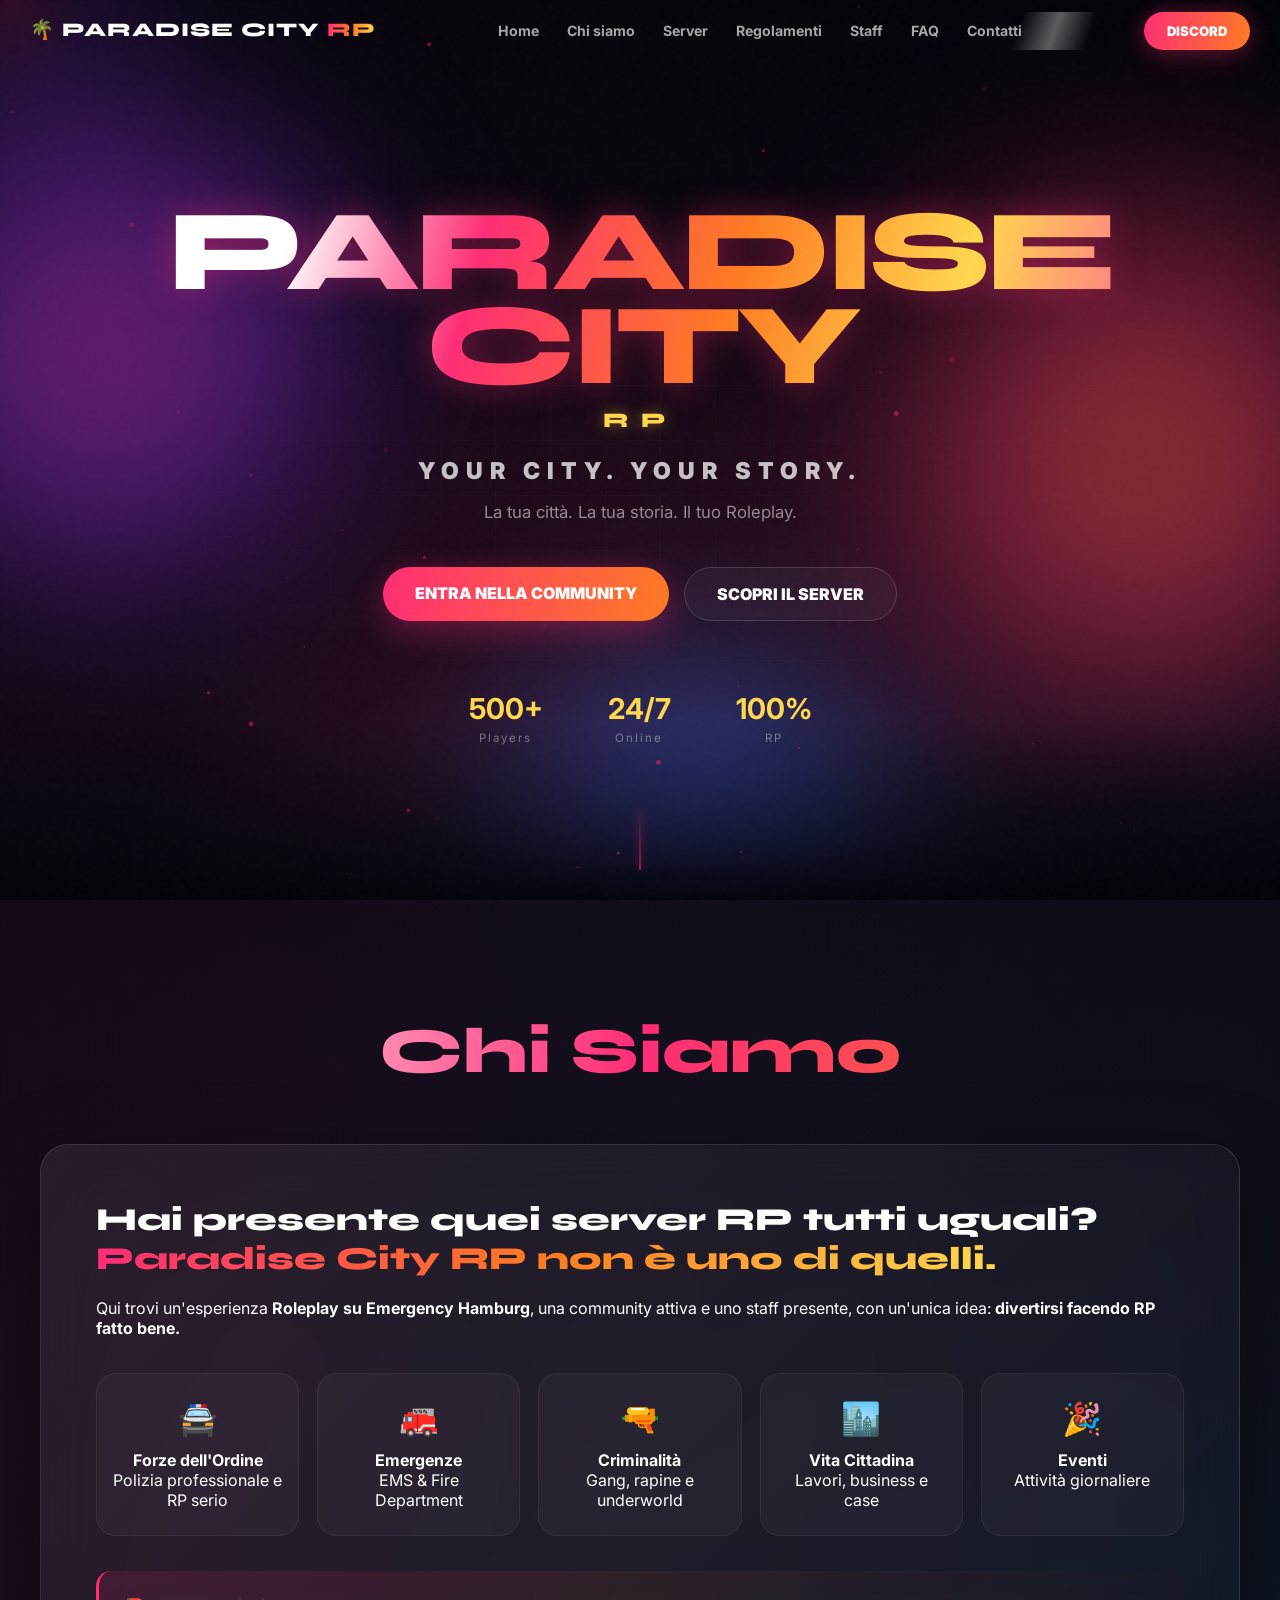
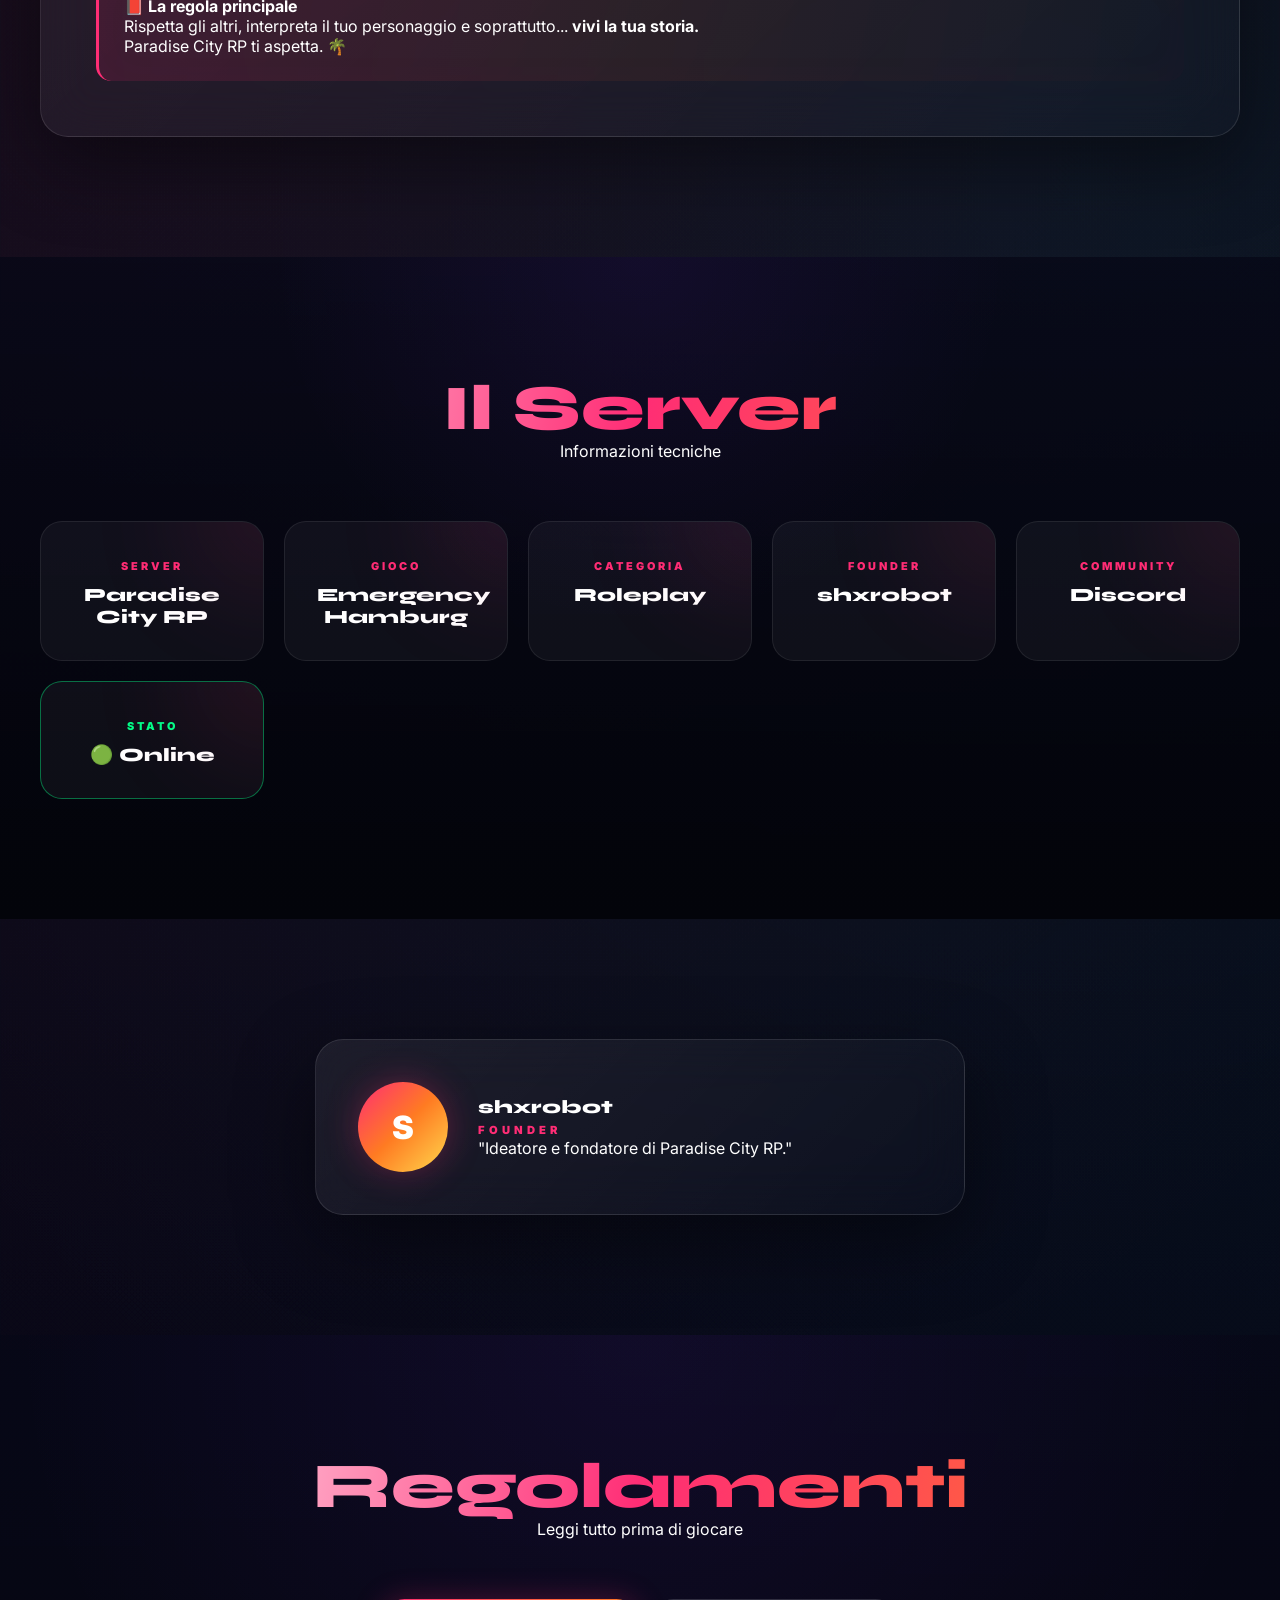
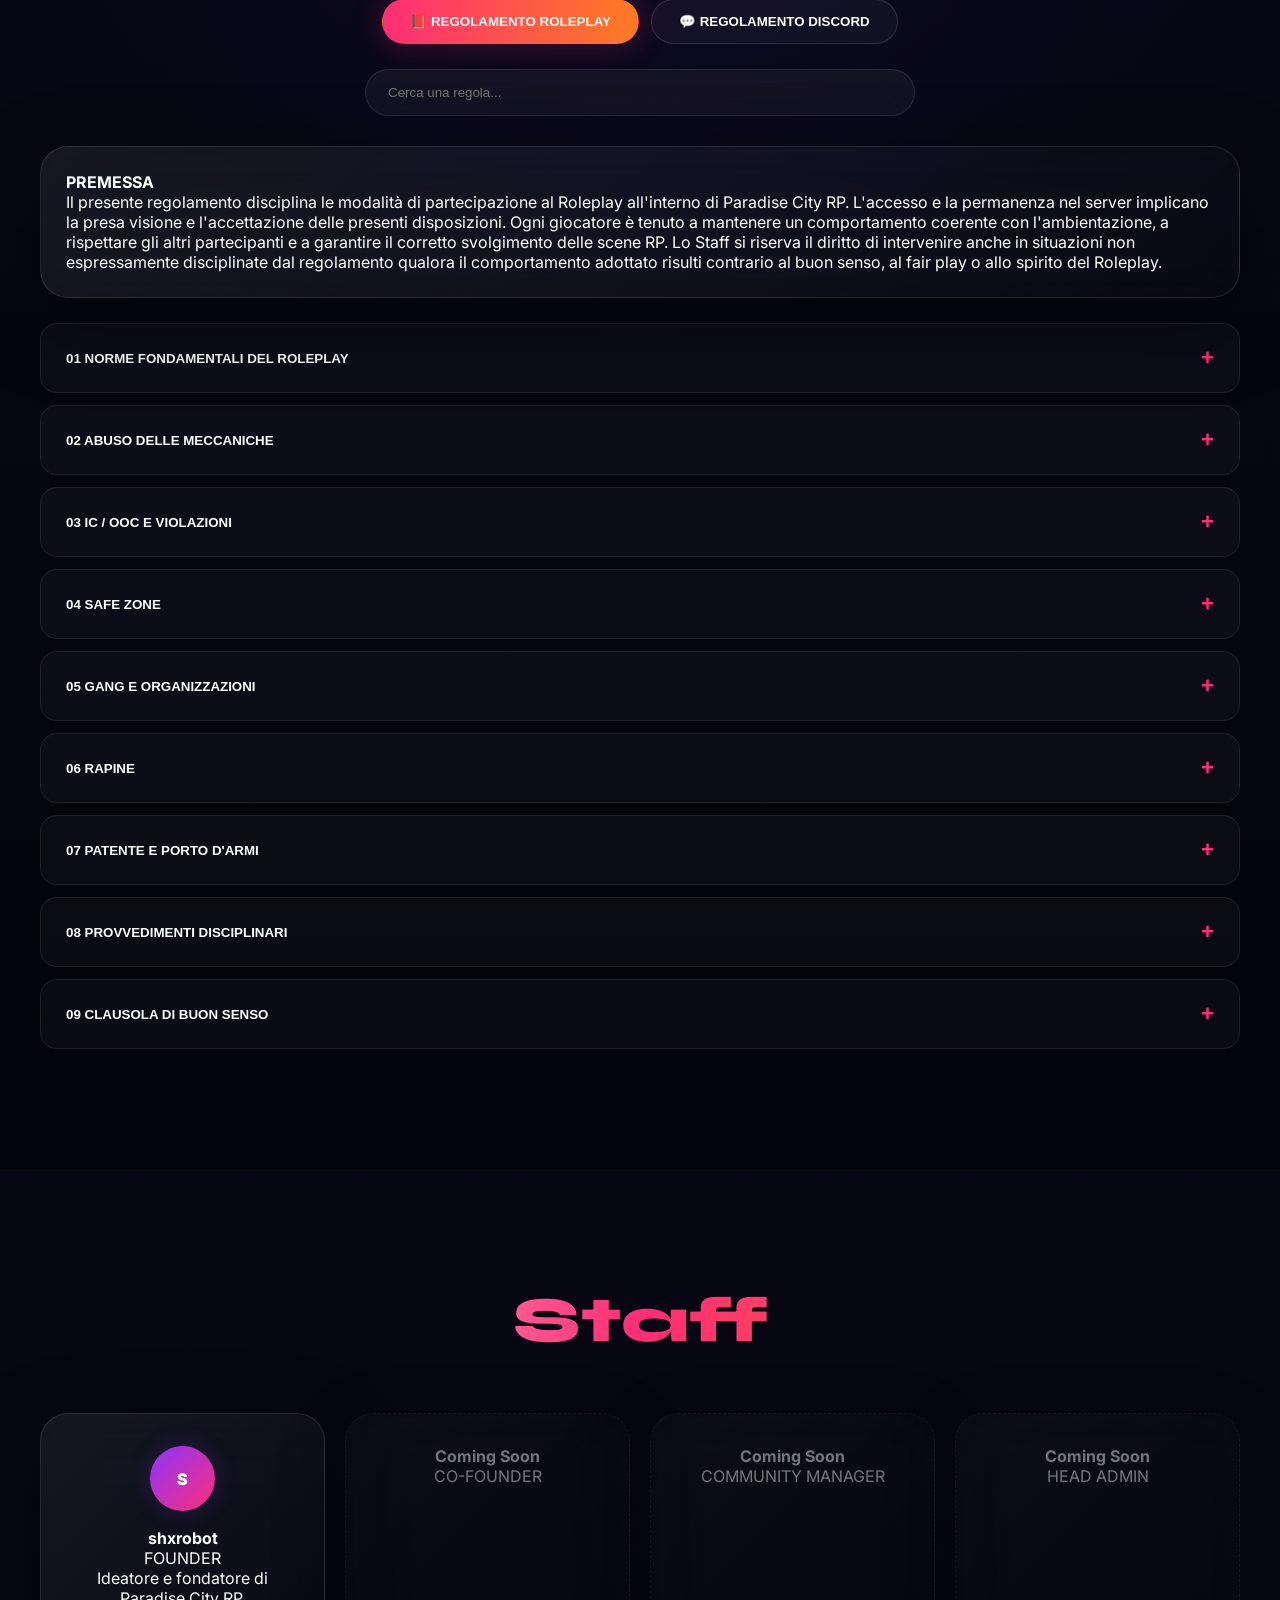
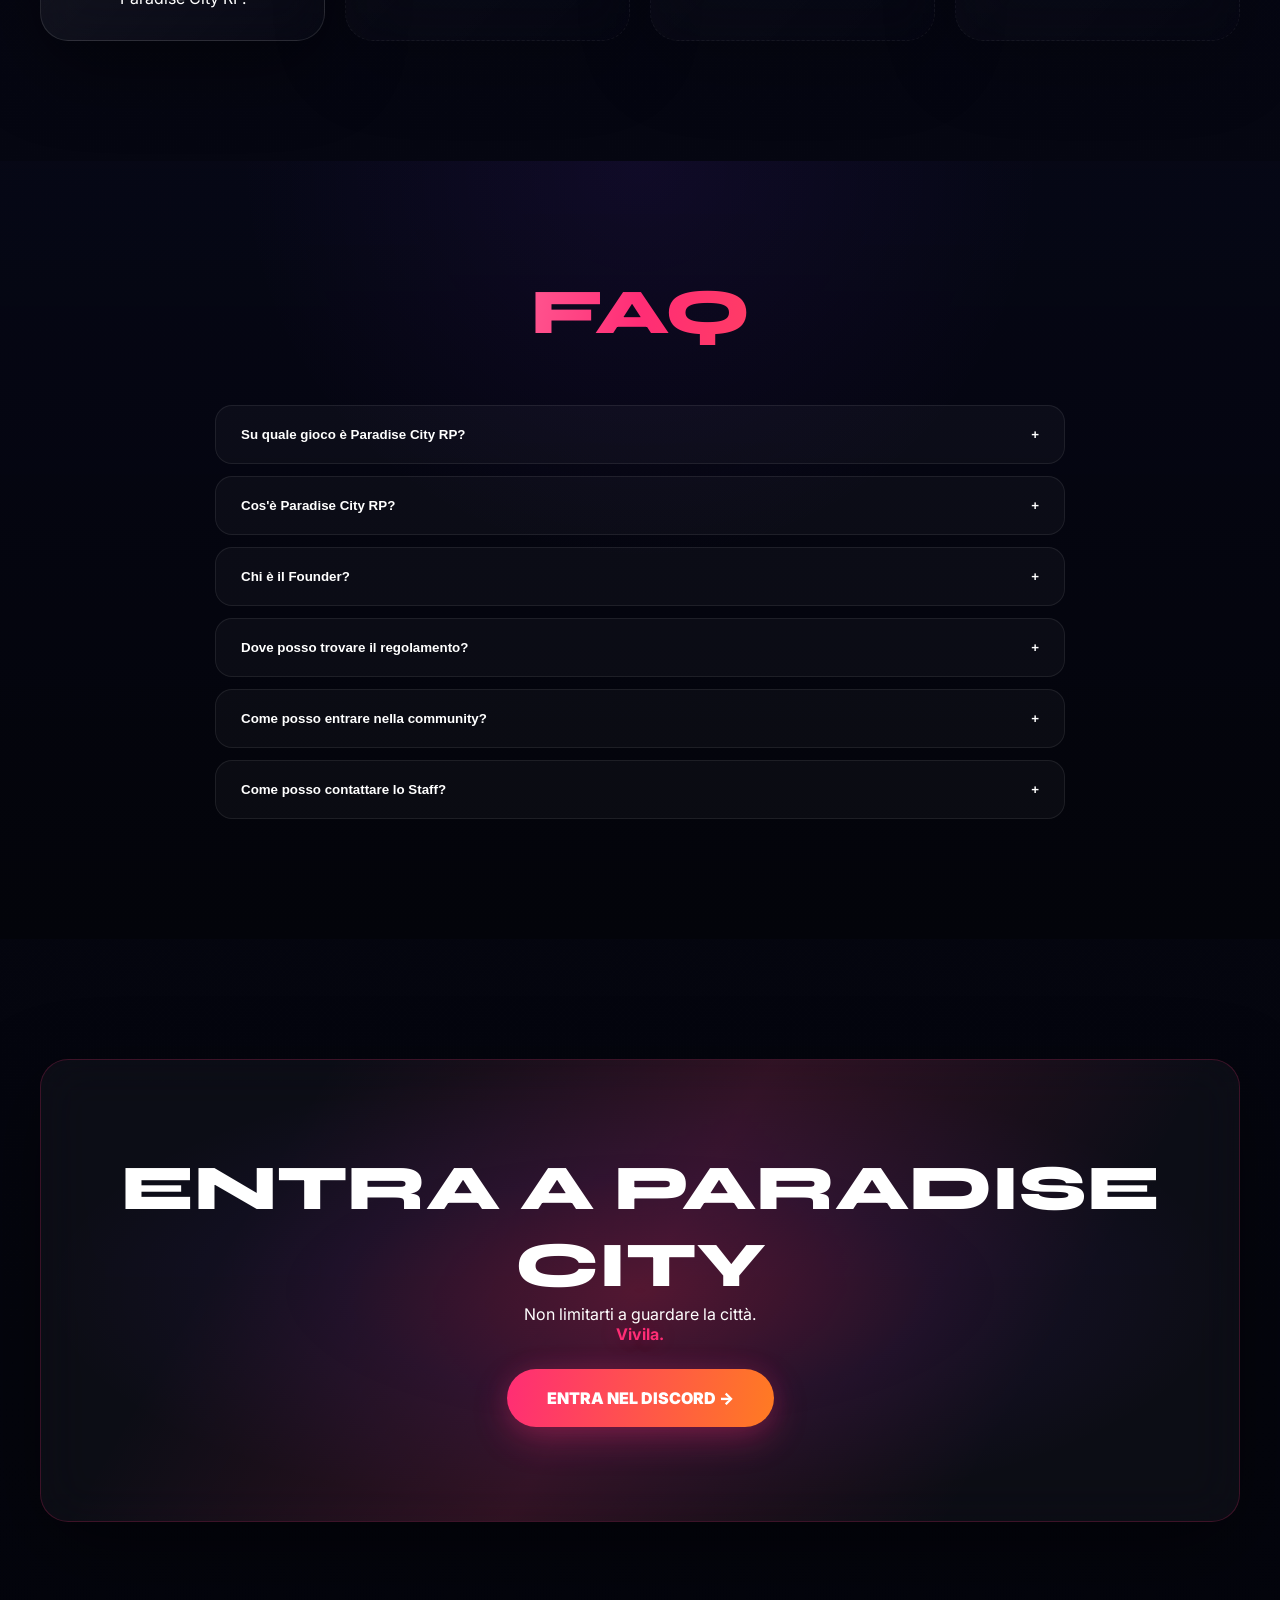
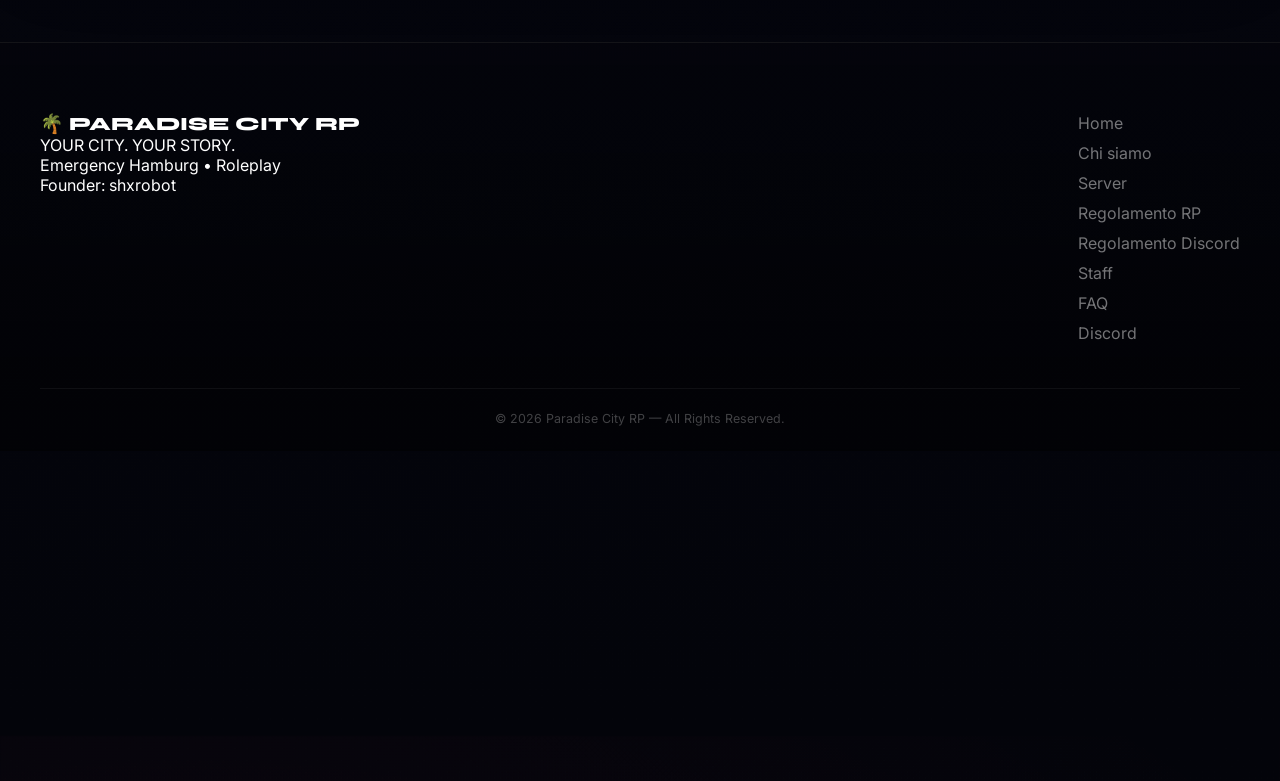
==== commit 8fc162e6: "Add files via upload" ====
--- a/index.html
+++ b/index.html
@@ -250,4 +250,39 @@
 <button id="backToTop">↑</button>
 <script src="script.js"></script>
 </body>
-</html>+</html>
+<div class="game-server glass reveal">
+
+  <div class="game-server-content">
+
+    <div>
+      <span class="game-label">🎮 PARADISE CITY EXPERIENCE</span>
+
+      <h3>Emergency Hamburg</h3>
+
+      <p>
+        La città è aperta. Le strade sono vive.
+        Il tuo personaggio è pronto a scrivere la propria storia.
+      </p>
+
+      <p style="margin-top:12px;">
+        Entra nel server di <strong>Paradise City RP</strong>
+        e vivi il Roleplay direttamente su Emergency Hamburg.
+      </p>
+    </div>
+
+    <div class="server-code">
+
+      <small>🎮 SERVER CODE</small>
+
+      <strong id="serverCode">8yviakxu</strong>
+
+      <button class="copy-code" onclick="copyServerCode()">
+        COPIA SERVER CODE
+      </button>
+
+    </div>
+
+  </div>
+
+</div>
--- a/style.css
+++ b/style.css
@@ -1,112 +1,1440 @@
 :root{
---pink:#ff2a6d;--orange:#ff7a18;--yellow:#ffd93d;--purple:#8a2be2;--blue:#0a0e2e;--black:#06070f;
---glass:rgba(255,255,255,0.06);--glass2:rgba(255,255,255,0.1);
-}
-*{margin:0;padding:0;box-sizing:border-box}
-html{scroll-behavior:smooth}
-body{background:var(--black);color:#fff;font-family:'Inter',sans-serif;overflow-x:hidden}
-h1,h2,h3{font-family:'Syne',sans-serif;font-weight:800}
-#scroll-progress{position:fixed;top:0;left:0;height:3px;background:linear-gradient(90deg,var(--pink),var(--orange),var(--yellow));width:0;z-index:9999}
-#mouse-glow{position:fixed;width:400px;height:400px;background:radial-gradient(circle,rgba(255,42,109,0.15),transparent 70%);pointer-events:none;z-index:2;transform:translate(-50%,-50%);mix-blend-mode:screen}
-#particles{position:fixed;inset:0;pointer-events:none;z-index:1}
-#preloader{position:fixed;inset:0;background:var(--black);display:flex;align-items:center;justify-content:center;z-index:10000;transition:opacity .8s}
-.preloader-logo{text-align:center}
-.preloader-logo h1{font-size:2rem;letter-spacing:4px;background:linear-gradient(90deg,var(--pink),var(--orange));-webkit-background-clip:text;-webkit-text-fill-color:transparent;margin:10px 0}
-.loader-bar{width:200px;height:2px;background:rgba(255,255,255,.1);margin:20px auto;overflow:hidden;position:relative}
-.loader-bar::after{content:'';position:absolute;left:0;top:0;height:100%;width:50%;background:linear-gradient(90deg,var(--pink),var(--yellow));animation:load 1.2s infinite}
-@keyframes load{0%{left:-50%}100%{left:100%}}
-#navbar{position:fixed;top:0;width:100%;z-index:1000;padding:15px 30px;transition:.4s}
-#navbar.scrolled{background:rgba(6,7,15,.8);backdrop-filter:blur(20px);border-bottom:1px solid rgba(255,255,255,.08)}
-.nav-inner{max-width:1300px;margin:auto;display:flex;align-items:center;justify-content:space-between}
-.logo{font-family:'Syne';font-weight:800;font-size:1.3rem;text-decoration:none;color:#fff}
-.logo span{color:var(--pink)}
-.nav-links{list-style:none;display:flex;gap:28px}
-.nav-links a{color:rgba(255,255,255,.7);text-decoration:none;font-weight:600;font-size:.9rem;transition:.3s}
-.nav-links a:hover{color:#fff}
-.btn-discord{background:linear-gradient(90deg,var(--pink),var(--orange));padding:10px 22px;border-radius:100px;color:#fff;text-decoration:none;font-weight:800;font-size:.85rem;box-shadow:0 0 20px rgba(255,42,109,.4);transition:.3s}
-.btn-discord:hover{transform:translateY(-2px);box-shadow:0 0 30px rgba(255,42,109,.6)}
-.mobile-toggle{display:none;background:none;border:none;flex-direction:column;gap:5px}
-.mobile-toggle span{width:24px;height:2px;background:#fff;display:block}
-.hero{position:relative;min-height:100vh;display:flex;align-items:center;justify-content:center;text-align:center;overflow:hidden;padding:120px 20px 60px}
-.hero-bg{position:absolute;inset:0;z-index:-1}
-.gradient-blob{position:absolute;border-radius:50%;filter:blur(80px);opacity:.6;animation:float 8s infinite alternate}
-.blob-1{width:600px;height:600px;background:radial-gradient(circle,var(--pink),var(--purple));left:-10%;top:10%}
-.blob-2{width:700px;height:700px;background:radial-gradient(circle,var(--orange),var(--pink));right:-15%;top:20%;animation-delay:1s}
-.blob-3{width:500px;height:500px;background:radial-gradient(circle,var(--blue),var(--purple));left:30%;bottom:-10%;animation-delay:2s}
-@keyframes float{0%{transform:translateY(0) scale(1)}100%{transform:translateY(-30px) scale(1.1)}}
-.hero-grid{position:absolute;inset:0;background-image:linear-gradient(rgba(255,255,255,.02) 1px, transparent 1px),linear-gradient(90deg, rgba(255,255,255,.02) 1px, transparent 1px);background-size:50px 50px;mask-image:radial-gradient(ellipse at center, black 40%, transparent 80%)}
-.hero-title{font-size:clamp(3rem,8vw,6rem);line-height:.9;letter-spacing:-2px}
-.hero-title .rp{display:block;font-size:.4em;color:var(--yellow);letter-spacing:8px}
-.glitch{position:relative;background:linear-gradient(90deg,#fff 30%, var(--pink), var(--orange), var(--yellow));-webkit-background-clip:text;-webkit-text-fill-color:transparent;filter:drop-shadow(0 0 20px rgba(255,42,109,.5))}
-.hero-sub{font-size:clamp(1.2rem,2vw,1.8rem);letter-spacing:6px;color:rgba(255,255,255,.6);margin:20px 0 10px;font-weight:800}
-.hero-desc{color:rgba(255,255,255,.5);max-width:600px;margin:0 auto 40px;font-size:1.1rem}
-.btn{padding:16px 32px;border-radius:100px;text-decoration:none;font-weight:800;display:inline-block;transition:.4s;position:relative;overflow:hidden}
-.btn-primary{background:linear-gradient(90deg,var(--pink),var(--orange));color:#fff;box-shadow:0 10px 30px rgba(255,42,109,.3)}
-.btn-secondary{border:1px solid rgba(255,255,255,.2);color:#fff;backdrop-filter:blur(10px)}
-.btn:hover{transform:translateY(-3px) scale(1.02)}
-.hero-btns{display:flex;gap:16px;justify-content:center;flex-wrap:wrap}
-.hero-stats{display:flex;gap:40px;justify-content:center;margin-top:60px}
-.hero-stats b{display:block;font-size:1.8rem;color:var(--yellow)} .hero-stats span{color:rgba(255,255,255,.5);font-size:.8rem;letter-spacing:2px}
-.scroll-indicator{position:absolute;bottom:30px;left:50%;transform:translateX(-50%)}
-.scroll-indicator span{width:1px;height:60px;background:linear-gradient(to bottom, transparent, var(--pink));display:block;animation:scroll 2s infinite}
-@keyframes scroll{0%{transform:scaleY(0);transform-origin:top}50%{transform:scaleY(1)}100%{transform:scaleY(0);transform-origin:bottom}}
-.section{padding:100px 20px;position:relative}
-.container{max-width:1200px;margin:auto}
-.section.dark{background:linear-gradient(180deg, rgba(10,14,46,.5), rgba(6,7,15,1))}
-.section-header{text-align:center;margin-bottom:60px}
-.section-header h2{font-size:clamp(2rem,5vw,3.5rem);background:linear-gradient(90deg,#fff,var(--pink));-webkit-background-clip:text;-webkit-text-fill-color:transparent}
-.glass{background:linear-gradient(135deg, var(--glass), rgba(0,0,0,.2));backdrop-filter:blur(20px);border:1px solid rgba(255,255,255,.08);border-radius:24px}
-.reveal{opacity:0;transform:translateY(40px);transition:1s}
-.reveal.active{opacity:1;transform:translateY(0)}
-.about-card{padding:50px}
-.about-card h3{font-size:1.8rem;margin-bottom:20px}
-.about-card h3 span{background:linear-gradient(90deg,var(--pink),var(--yellow));-webkit-background-clip:text;-webkit-text-fill-color:transparent}
-.about-grid{display:grid;grid-template-columns:repeat(auto-fit,minmax(160px,1fr));gap:20px;margin:30px 0}
-.about-item{text-align:center;padding:20px;background:rgba(255,255,255,.03);border-radius:16px;border:1px solid rgba(255,255,255,.05);transition:.3s}
-.about-item:hover{transform:translateY(-5px);background:rgba(255,255,255,.06)}
-.about-item i{font-size:1.8rem;font-style:normal;display:block;margin-bottom:8px}
-.rule-main{margin-top:30px;padding:24px;background:linear-gradient(90deg,rgba(255,42,109,.1),rgba(255,122,24,.1));border-left:3px solid var(--pink);border-radius:12px}
-.cards-grid{display:grid;grid-template-columns:repeat(auto-fit,minmax(200px,1fr));gap:20px}
-.info-card{padding:30px;text-align:center;position:relative;overflow:hidden;background:var(--glass);border:1px solid rgba(255,255,255,.08);border-radius:20px;transition:.4s;transform-style:preserve-3d}
-.info-card:hover{border-color:var(--pink);box-shadow:0 0 30px rgba(255,42,109,.2)}
-.info-card span{font-size:.7rem;letter-spacing:3px;color:var(--pink)} .info-card h3{margin-top:10px}
-.status-online{border-color:#00ff88!important}
-.founder-card{display:flex;gap:30px;align-items:center;padding:40px;max-width:600px;margin:auto}
-.founder-avatar{width:80px;height:80px;border-radius:50%;background:linear-gradient(135deg,var(--pink),var(--orange));display:flex;align-items:center;justify-content:center;font-size:2rem;font-weight:800;flex-shrink:0}
-.founder-card span{color:var(--pink);letter-spacing:3px;font-size:.8rem;font-weight:800}
-.reg-tabs{display:flex;gap:12px;justify-content:center;flex-wrap:wrap;margin-bottom:20px}
-.reg-tab{padding:14px 28px;border-radius:100px;border:1px solid rgba(255,255,255,.15);background:rgba(255,255,255,.03);color:#fff;font-weight:800;cursor:pointer;transition:.3s}
-.reg-tab.active{background:linear-gradient(90deg,var(--pink),var(--orange));border-color:transparent;box-shadow:0 0 20px rgba(255,42,109,.4)}
-.reg-search{max-width:500px;margin:0 auto 30px}
-.reg-search input{width:100%;padding:14px 20px;border-radius:100px;border:1px solid rgba(255,255,255,.1);background:rgba(255,255,255,.05);color:#fff;outline:none}
-.reg-content{display:none} .reg-content.active{display:block}
-.reg-intro{padding:24px;margin-bottom:24px}
-.accordion{display:flex;flex-direction:column;gap:12px}
-.acc-item{border:1px solid rgba(255,255,255,.08);border-radius:16px;overflow:hidden;background:rgba(255,255,255,.03)}
-.acc-header{width:100%;text-align:left;padding:20px 24px;background:none;border:none;color:#fff;font-weight:800;cursor:pointer;display:flex;justify-content:space-between;align-items:center;font-size:.95rem}
-.acc-header::after{content:'+';font-size:1.4rem;color:var(--pink);transition:.3s}
-.acc-item.open .acc-header::after{transform:rotate(45deg)}
-.acc-body{max-height:0;overflow:hidden;transition:.4s;padding:0 24px;color:rgba(255,255,255,.7);line-height:1.7;font-size:.92rem}
-.acc-item.open .acc-body{max-height:2000px;padding:0 24px 24px}
-.staff-grid{display:grid;grid-template-columns:repeat(auto-fit,minmax(240px,1fr));gap:20px}
-.staff-card{padding:30px;text-align:center} .staff-card.empty{opacity:.5;border-style:dashed}
-.staff-avatar{width:60px;height:60px;border-radius:50%;background:linear-gradient(135deg,var(--purple),var(--pink));display:flex;align-items:center;justify-content:center;margin:0 auto 16px;font-weight:800}
-.faq-list{max-width:800px;margin:auto;display:flex;flex-direction:column;gap:12px}
-.faq-item{border:1px solid rgba(255,255,255,.08);border-radius:16px;background:rgba(255,255,255,.03);overflow:hidden}
-.faq-q{width:100%;padding:20px 24px;background:none;border:none;color:#fff;text-align:left;font-weight:700;cursor:pointer;display:flex;justify-content:space-between}
-.faq-a{max-height:0;overflow:hidden;transition:.3s;padding:0 24px;color:rgba(255,255,255,.6)}
-.faq-item.open .faq-a{max-height:200px;padding:0 24px 20px}
-.cta .cta-card{padding:80px 40px;text-align:center;background:radial-gradient(ellipse at center, rgba(255,42,109,.15), transparent 70%), var(--glass);border:1px solid rgba(255,42,109,.2)}
-.cta-card h2{font-size:clamp(2rem,5vw,3rem);margin-bottom:10px}
-.cta-card b{color:var(--pink)}
-.btn.big{font-size:1.1rem;padding:20px 40px;margin-top:20px}
-footer{padding:60px 20px 20px;border-top:1px solid rgba(255,255,255,.08);background:rgba(0,0,0,.3)}
-.footer-inner{display:flex;justify-content:space-between;flex-wrap:wrap;gap:30px}
-.footer-links{display:flex;flex-direction:column;gap:8px}
-.footer-links a{color:rgba(255,255,255,.5);text-decoration:none;font-size:.9rem}
-.footer-links a:hover{color:#fff}
-.footer-bottom{text-align:center;margin-top:40px;padding-top:20px;border-top:1px solid rgba(255,255,255,.05);color:rgba(255,255,255,.3);font-size:.8rem}
-#backToTop{position:fixed;right:20px;bottom:20px;width:44px;height:44px;border-radius:50%;border:none;background:linear-gradient(90deg,var(--pink),var(--orange));color:#fff;font-weight:800;cursor:pointer;opacity:0;pointer-events:none;transition:.3s;z-index:999}
-#backToTop.show{opacity:1;pointer-events:all}
-@media(max-width:768px){.nav-links{position:fixed;inset:0;background:rgba(6,7,15,.98);backdrop-filter:blur(20px);flex-direction:column;align-items:center;justify-content:center;transform:translateX(100%);transition:.4s}.nav-links.open{transform:translateX(0)}.mobile-toggle{display:flex}.about-card{padding:24px}.founder-card{flex-direction:column;text-align:center}}
-@media(prefers-reduced-motion:reduce){*,*::before,*::after{animation:none!important;transition:none!important}}+  --pink:#ff2d75;
+  --hotpink:#ff4fa3;
+  --orange:#ff7b22;
+  --yellow:#ffd84d;
+  --purple:#8b35ff;
+  --violet:#5c21d6;
+  --cyan:#00e5ff;
+  --blue:#087cff;
+  --night:#070817;
+  --black:#03040a;
+
+  --glass:rgba(255,255,255,.055);
+  --glass2:rgba(255,255,255,.095);
+  --border:rgba(255,255,255,.11);
+
+  --shadow:0 25px 80px rgba(0,0,0,.45);
+}
+
+*{
+  margin:0;
+  padding:0;
+  box-sizing:border-box;
+}
+
+html{
+  scroll-behavior:smooth;
+}
+
+body{
+  background:
+    radial-gradient(circle at 15% 20%,rgba(255,45,117,.09),transparent 30%),
+    radial-gradient(circle at 85% 25%,rgba(0,229,255,.07),transparent 28%),
+    linear-gradient(180deg,var(--black),var(--night) 45%,var(--black));
+  color:#fff;
+  font-family:'Inter',sans-serif;
+  overflow-x:hidden;
+}
+
+body::before{
+  content:"";
+  position:fixed;
+  inset:0;
+  pointer-events:none;
+  z-index:9998;
+  opacity:.035;
+  background-image:url("data:image/svg+xml,%3Csvg viewBox='0 0 180 180' xmlns='http://www.w3.org/2000/svg'%3E%3Cfilter id='n'%3E%3CfeTurbulence type='fractalNoise' baseFrequency='.9' numOctaves='3' stitchTiles='stitch'/%3E%3C/filter%3E%3Crect width='100%25' height='100%25' filter='url(%23n)' opacity='.6'/%3E%3C/svg%3E");
+}
+
+h1,h2,h3{
+  font-family:'Syne',sans-serif;
+  font-weight:800;
+}
+
+a{
+  color:inherit;
+}
+
+#scroll-progress{
+  position:fixed;
+  top:0;
+  left:0;
+  height:3px;
+  width:0;
+  z-index:10000;
+  background:linear-gradient(
+    90deg,
+    var(--pink),
+    var(--orange),
+    var(--yellow),
+    var(--cyan)
+  );
+  box-shadow:
+    0 0 10px var(--pink),
+    0 0 20px var(--orange);
+}
+
+#mouse-glow{
+  position:fixed;
+  width:450px;
+  height:450px;
+  pointer-events:none;
+  z-index:2;
+  transform:translate(-50%,-50%);
+  border-radius:50%;
+  background:
+    radial-gradient(
+      circle,
+      rgba(255,45,117,.14) 0%,
+      rgba(139,53,255,.08) 30%,
+      transparent 70%
+    );
+  mix-blend-mode:screen;
+}
+
+#particles{
+  position:fixed;
+  inset:0;
+  pointer-events:none;
+  z-index:1;
+}
+
+/* PRELOADER */
+
+#preloader{
+  position:fixed;
+  inset:0;
+  background:
+    radial-gradient(circle at center,rgba(255,45,117,.12),transparent 35%),
+    #03040a;
+  display:flex;
+  align-items:center;
+  justify-content:center;
+  z-index:100000;
+  transition:opacity .8s ease,visibility .8s ease;
+}
+
+.preloader-logo{
+  text-align:center;
+}
+
+.preloader-logo h1{
+  font-size:clamp(1.7rem,5vw,3rem);
+  letter-spacing:5px;
+  background:
+    linear-gradient(
+      90deg,
+      var(--pink),
+      var(--orange),
+      var(--yellow),
+      var(--hotpink)
+    );
+  -webkit-background-clip:text;
+  -webkit-text-fill-color:transparent;
+  filter:drop-shadow(0 0 18px rgba(255,45,117,.45));
+}
+
+.loader-bar{
+  width:220px;
+  height:3px;
+  margin:25px auto;
+  border-radius:20px;
+  background:rgba(255,255,255,.08);
+  overflow:hidden;
+}
+
+.loader-bar::after{
+  content:"";
+  display:block;
+  width:50%;
+  height:100%;
+  background:linear-gradient(
+    90deg,
+    var(--pink),
+    var(--orange),
+    var(--yellow)
+  );
+  box-shadow:0 0 20px var(--pink);
+  animation:loader 1.2s infinite ease-in-out;
+}
+
+@keyframes loader{
+  0%{transform:translateX(-120%)}
+  100%{transform:translateX(320%)}
+}
+
+/* NAVBAR */
+
+#navbar{
+  position:fixed;
+  top:0;
+  left:0;
+  width:100%;
+  padding:18px 30px;
+  z-index:5000;
+  transition:.4s ease;
+}
+
+#navbar.scrolled{
+  background:rgba(3,4,10,.72);
+  backdrop-filter:blur(24px);
+  -webkit-backdrop-filter:blur(24px);
+  border-bottom:1px solid rgba(255,255,255,.08);
+  box-shadow:0 10px 40px rgba(0,0,0,.25);
+}
+
+.nav-inner{
+  max-width:1350px;
+  margin:auto;
+  display:flex;
+  align-items:center;
+  justify-content:space-between;
+}
+
+.logo{
+  font-family:'Syne',sans-serif;
+  font-weight:900;
+  font-size:1.2rem;
+  text-decoration:none;
+  letter-spacing:1px;
+}
+
+.logo span{
+  background:linear-gradient(
+    90deg,
+    var(--pink),
+    var(--orange),
+    var(--yellow)
+  );
+  -webkit-background-clip:text;
+  -webkit-text-fill-color:transparent;
+}
+
+.nav-links{
+  list-style:none;
+  display:flex;
+  align-items:center;
+  gap:28px;
+}
+
+.nav-links a{
+  color:rgba(255,255,255,.65);
+  text-decoration:none;
+  font-size:.88rem;
+  font-weight:700;
+  transition:.3s;
+  position:relative;
+}
+
+.nav-links a::after{
+  content:"";
+  position:absolute;
+  left:50%;
+  bottom:-8px;
+  width:0;
+  height:2px;
+  transform:translateX(-50%);
+  background:linear-gradient(90deg,var(--pink),var(--orange));
+  box-shadow:0 0 10px var(--pink);
+  transition:.3s;
+}
+
+.nav-links a:hover{
+  color:#fff;
+}
+
+.nav-links a:hover::after{
+  width:100%;
+}
+
+.btn-discord{
+  position:relative;
+  overflow:hidden;
+  background:linear-gradient(
+    100deg,
+    var(--pink),
+    var(--orange)
+  );
+  padding:11px 23px;
+  border-radius:100px;
+  color:#fff;
+  text-decoration:none;
+  font-weight:900;
+  font-size:.82rem;
+  box-shadow:
+    0 0 20px rgba(255,45,117,.3),
+    0 10px 30px rgba(255,45,117,.15);
+  transition:.35s;
+}
+
+.btn-discord::before,
+.btn::before{
+  content:"";
+  position:absolute;
+  top:0;
+  left:-120%;
+  width:70%;
+  height:100%;
+  background:linear-gradient(
+    90deg,
+    transparent,
+    rgba(255,255,255,.35),
+    transparent
+  );
+  transform:skewX(-20deg);
+  transition:.6s;
+}
+
+.btn-discord:hover::before,
+.btn:hover::before{
+  left:150%;
+}
+
+.btn-discord:hover{
+  transform:translateY(-3px) scale(1.03);
+  box-shadow:
+    0 0 35px rgba(255,45,117,.55),
+    0 15px 40px rgba(255,45,117,.2);
+}
+
+.mobile-toggle{
+  display:none;
+  border:0;
+  background:transparent;
+  flex-direction:column;
+  gap:5px;
+  cursor:pointer;
+  z-index:6000;
+}
+
+.mobile-toggle span{
+  width:25px;
+  height:2px;
+  background:#fff;
+  transition:.3s;
+}
+
+/* HERO */
+
+.hero{
+  position:relative;
+  min-height:100vh;
+  display:flex;
+  align-items:center;
+  justify-content:center;
+  text-align:center;
+  overflow:hidden;
+  padding:130px 20px 80px;
+}
+
+.hero::after{
+  content:"";
+  position:absolute;
+  inset:auto 0 0;
+  height:180px;
+  background:linear-gradient(
+    to bottom,
+    transparent,
+    var(--black)
+  );
+  pointer-events:none;
+}
+
+.hero-bg{
+  position:absolute;
+  inset:0;
+  overflow:hidden;
+  z-index:-1;
+  background:
+    radial-gradient(
+      ellipse at 50% 100%,
+      rgba(255,45,117,.18),
+      transparent 55%
+    );
+}
+
+.gradient-blob{
+  position:absolute;
+  border-radius:50%;
+  filter:blur(90px);
+  opacity:.5;
+  animation:floatBlob 10s infinite alternate ease-in-out;
+}
+
+.blob-1{
+  width:600px;
+  height:600px;
+  left:-15%;
+  top:5%;
+  background:
+    radial-gradient(circle,var(--pink),var(--purple),transparent 70%);
+}
+
+.blob-2{
+  width:650px;
+  height:650px;
+  right:-15%;
+  top:15%;
+  background:
+    radial-gradient(circle,var(--orange),var(--pink),transparent 70%);
+  animation-delay:2s;
+}
+
+.blob-3{
+  width:500px;
+  height:500px;
+  left:35%;
+  bottom:-25%;
+  background:
+    radial-gradient(circle,var(--purple),var(--blue),transparent 70%);
+  animation-delay:4s;
+}
+
+@keyframes floatBlob{
+  from{
+    transform:translate3d(0,0,0) scale(1);
+  }
+  to{
+    transform:translate3d(0,-45px,0) scale(1.12);
+  }
+}
+
+.hero-grid{
+  position:absolute;
+  inset:0;
+  opacity:.6;
+  background-image:
+    linear-gradient(rgba(255,255,255,.025) 1px,transparent 1px),
+    linear-gradient(90deg,rgba(255,255,255,.025) 1px,transparent 1px);
+  background-size:55px 55px;
+  mask-image:radial-gradient(
+    ellipse at center,
+    black 15%,
+    transparent 78%
+  );
+}
+
+.hero-content{
+  max-width:1100px;
+  position:relative;
+  z-index:3;
+}
+
+.hero-title{
+  font-size:clamp(3.2rem,9vw,8rem);
+  line-height:.82;
+  letter-spacing:-5px;
+  text-transform:uppercase;
+}
+
+.hero-title .rp{
+  display:block;
+  margin-top:18px;
+  font-size:.18em;
+  letter-spacing:12px;
+  color:var(--yellow);
+  text-shadow:
+    0 0 15px rgba(255,216,77,.45);
+}
+
+.glitch{
+  position:relative;
+  display:inline-block;
+  background:
+    linear-gradient(
+      105deg,
+      #fff 0%,
+      #fff 18%,
+      var(--pink) 35%,
+      var(--orange) 58%,
+      var(--yellow) 78%,
+      var(--hotpink) 100%
+    );
+  -webkit-background-clip:text;
+  -webkit-text-fill-color:transparent;
+  filter:
+    drop-shadow(0 0 18px rgba(255,45,117,.4));
+  animation:titleGlow 4s ease-in-out infinite alternate;
+}
+
+@keyframes titleGlow{
+  from{
+    filter:drop-shadow(0 0 12px rgba(255,45,117,.25));
+  }
+  to{
+    filter:drop-shadow(0 0 30px rgba(255,45,117,.6));
+  }
+}
+
+.hero-sub{
+  margin:28px 0 12px;
+  color:rgba(255,255,255,.75);
+  font-size:clamp(1rem,2vw,1.45rem);
+  letter-spacing:7px;
+  font-weight:900;
+}
+
+.hero-desc{
+  max-width:650px;
+  margin:0 auto 40px;
+  color:rgba(255,255,255,.52);
+  font-size:1.05rem;
+  line-height:1.8;
+}
+
+.hero-btns{
+  display:flex;
+  justify-content:center;
+  gap:15px;
+  flex-wrap:wrap;
+}
+
+.btn{
+  position:relative;
+  overflow:hidden;
+  padding:16px 32px;
+  border-radius:100px;
+  text-decoration:none;
+  font-weight:900;
+  display:inline-block;
+  transition:.4s;
+}
+
+.btn-primary{
+  background:
+    linear-gradient(
+      100deg,
+      var(--pink),
+      var(--orange)
+    );
+  color:#fff;
+  box-shadow:
+    0 12px 35px rgba(255,45,117,.28),
+    0 0 25px rgba(255,45,117,.12);
+}
+
+.btn-secondary{
+  border:1px solid rgba(255,255,255,.15);
+  color:#fff;
+  background:rgba(255,255,255,.04);
+  backdrop-filter:blur(15px);
+}
+
+.btn:hover{
+  transform:translateY(-4px) scale(1.025);
+}
+
+.btn-primary:hover{
+  box-shadow:
+    0 18px 50px rgba(255,45,117,.4),
+    0 0 35px rgba(255,122,24,.25);
+}
+
+.hero-stats{
+  display:flex;
+  justify-content:center;
+  gap:65px;
+  margin-top:70px;
+}
+
+.hero-stats b{
+  display:block;
+  font-size:1.8rem;
+  color:var(--yellow);
+}
+
+.hero-stats span{
+  display:block;
+  margin-top:5px;
+  color:rgba(255,255,255,.4);
+  font-size:.72rem;
+  letter-spacing:2px;
+}
+
+.scroll-indicator{
+  position:absolute;
+  left:50%;
+  bottom:30px;
+  transform:translateX(-50%);
+  z-index:5;
+}
+
+.scroll-indicator span{
+  display:block;
+  width:1px;
+  height:60px;
+  background:linear-gradient(
+    to bottom,
+    transparent,
+    var(--pink)
+  );
+  box-shadow:0 0 10px var(--pink);
+  animation:scrollLine 2s infinite;
+}
+
+@keyframes scrollLine{
+  0%{
+    transform:scaleY(0);
+    transform-origin:top;
+  }
+  50%{
+    transform:scaleY(1);
+    transform-origin:top;
+  }
+  100%{
+    transform:scaleY(0);
+    transform-origin:bottom;
+  }
+}
+
+/* SECTIONS */
+
+.section{
+  position:relative;
+  padding:120px 20px;
+}
+
+.section.dark{
+  background:
+    radial-gradient(
+      circle at 50% 0%,
+      rgba(139,53,255,.08),
+      transparent 40%
+    ),
+    linear-gradient(
+      180deg,
+      rgba(7,8,23,.8),
+      var(--black)
+    );
+}
+
+.container{
+  width:100%;
+  max-width:1200px;
+  margin:auto;
+}
+
+.section-header{
+  text-align:center;
+  margin-bottom:60px;
+}
+
+.section-header h2{
+  font-size:clamp(2.2rem,5vw,4rem);
+  line-height:1;
+  background:
+    linear-gradient(
+      100deg,
+      #fff,
+      var(--pink),
+      var(--orange)
+    );
+  -webkit-background-clip:text;
+  -webkit-text-fill-color:transparent;
+}
+
+.glass{
+  background:
+    linear-gradient(
+      135deg,
+      rgba(255,255,255,.07),
+      rgba(255,255,255,.015)
+    );
+  backdrop-filter:blur(25px);
+  -webkit-backdrop-filter:blur(25px);
+  border:1px solid var(--border);
+  border-radius:28px;
+  box-shadow:var(--shadow);
+}
+
+.reveal{
+  opacity:0;
+  transform:translateY(45px);
+  transition:
+    opacity .9s ease,
+    transform .9s cubic-bezier(.2,.8,.2,1);
+}
+
+.reveal.active{
+  opacity:1;
+  transform:translateY(0);
+}
+
+/* ABOUT */
+
+.about-card{
+  padding:55px;
+}
+
+.about-card h3{
+  font-size:2rem;
+  margin-bottom:20px;
+}
+
+.about-card h3 span{
+  background:
+    linear-gradient(
+      90deg,
+      var(--pink),
+      var(--orange),
+      var(--yellow)
+    );
+  -webkit-background-clip:text;
+  -webkit-text-fill-color:transparent;
+}
+
+.about-grid{
+  display:grid;
+  grid-template-columns:repeat(auto-fit,minmax(170px,1fr));
+  gap:18px;
+  margin:35px 0;
+}
+
+.about-item{
+  position:relative;
+  padding:25px 15px;
+  text-align:center;
+  border-radius:20px;
+  background:rgba(255,255,255,.035);
+  border:1px solid rgba(255,255,255,.06);
+  transition:.4s;
+  overflow:hidden;
+}
+
+.about-item::before{
+  content:"";
+  position:absolute;
+  inset:-2px;
+  border-radius:inherit;
+  background:linear-gradient(
+    135deg,
+    transparent,
+    rgba(255,45,117,.2),
+    transparent
+  );
+  opacity:0;
+  transition:.4s;
+}
+
+.about-item:hover{
+  transform:translateY(-8px);
+  border-color:rgba(255,45,117,.35);
+  box-shadow:0 15px 40px rgba(255,45,117,.1);
+}
+
+.about-item:hover::before{
+  opacity:1;
+}
+
+.about-item i{
+  position:relative;
+  font-style:normal;
+  display:block;
+  font-size:2rem;
+  margin-bottom:12px;
+}
+
+.rule-main{
+  margin-top:30px;
+  padding:25px;
+  border-left:3px solid var(--pink);
+  border-radius:15px;
+  background:
+    linear-gradient(
+      100deg,
+      rgba(255,45,117,.12),
+      rgba(255,122,24,.06),
+      transparent
+    );
+  box-shadow:
+    inset 0 0 40px rgba(255,45,117,.03);
+}
+
+/* SERVER INFO */
+
+.cards-grid{
+  display:grid;
+  grid-template-columns:repeat(auto-fit,minmax(200px,1fr));
+  gap:20px;
+}
+
+.info-card{
+  position:relative;
+  padding:32px;
+  text-align:center;
+  overflow:hidden;
+  border-radius:22px;
+  background:rgba(255,255,255,.045);
+  border:1px solid rgba(255,255,255,.08);
+  transition:.45s cubic-bezier(.2,.8,.2,1);
+  transform-style:preserve-3d;
+}
+
+.info-card::before{
+  content:"";
+  position:absolute;
+  width:150px;
+  height:150px;
+  top:-80px;
+  right:-80px;
+  border-radius:50%;
+  background:var(--pink);
+  filter:blur(60px);
+  opacity:.12;
+}
+
+.info-card:hover{
+  transform:
+    translateY(-10px)
+    rotateX(3deg)
+    rotateY(-3deg);
+  border-color:rgba(255,45,117,.45);
+  box-shadow:
+    0 20px 60px rgba(255,45,117,.12),
+    0 0 30px rgba(255,45,117,.08);
+}
+
+.info-card span{
+  color:var(--pink);
+  font-size:.68rem;
+  letter-spacing:3px;
+  font-weight:900;
+}
+
+.info-card h3{
+  margin-top:10px;
+}
+
+.status-online{
+  border-color:rgba(0,255,136,.4)!important;
+}
+
+.status-online span{
+  color:#00ff88;
+}
+
+/* EMERGENCY HAMBURG */
+
+.game-server{
+  position:relative;
+  margin-top:35px;
+  padding:45px;
+  overflow:hidden;
+}
+
+.game-server::before{
+  content:"";
+  position:absolute;
+  width:500px;
+  height:300px;
+  right:-180px;
+  bottom:-180px;
+  border-radius:50%;
+  background:var(--cyan);
+  filter:blur(120px);
+  opacity:.09;
+}
+
+.game-server::after{
+  content:"";
+  position:absolute;
+  width:350px;
+  height:250px;
+  left:-180px;
+  top:-150px;
+  border-radius:50%;
+  background:var(--pink);
+  filter:blur(100px);
+  opacity:.1;
+}
+
+.game-server-content{
+  position:relative;
+  z-index:2;
+  display:flex;
+  justify-content:space-between;
+  align-items:center;
+  gap:40px;
+}
+
+.game-label{
+  color:var(--cyan);
+  font-size:.72rem;
+  font-weight:900;
+  letter-spacing:4px;
+  text-transform:uppercase;
+}
+
+.game-server h3{
+  margin:10px 0;
+  font-size:clamp(1.7rem,4vw,2.7rem);
+}
+
+.game-server p{
+  color:rgba(255,255,255,.5);
+  line-height:1.7;
+}
+
+.server-code{
+  min-width:310px;
+  padding:25px;
+  border-radius:20px;
+  background:rgba(0,0,0,.3);
+  border:1px solid rgba(0,229,255,.2);
+  box-shadow:
+    inset 0 0 30px rgba(0,229,255,.025),
+    0 0 35px rgba(0,229,255,.05);
+}
+
+.server-code small{
+  display:block;
+  color:rgba(255,255,255,.4);
+  font-size:.65rem;
+  letter-spacing:3px;
+  margin-bottom:10px;
+}
+
+.server-code strong{
+  display:block;
+  color:#fff;
+  font-family:monospace;
+  font-size:1.5rem;
+  letter-spacing:3px;
+  text-shadow:
+    0 0 12px rgba(0,229,255,.45);
+}
+
+.copy-code{
+  margin-top:15px;
+  border:1px solid rgba(0,229,255,.25);
+  background:rgba(0,229,255,.06);
+  color:var(--cyan);
+  padding:10px 18px;
+  border-radius:100px;
+  cursor:pointer;
+  font-weight:800;
+  transition:.3s;
+}
+
+.copy-code:hover{
+  background:rgba(0,229,255,.15);
+  box-shadow:0 0 20px rgba(0,229,255,.15);
+}
+
+/* FOUNDER */
+
+.founder-card{
+  display:flex;
+  align-items:center;
+  gap:30px;
+  max-width:650px;
+  margin:auto;
+  padding:42px;
+  position:relative;
+  overflow:hidden;
+}
+
+.founder-avatar{
+  width:90px;
+  height:90px;
+  flex-shrink:0;
+  border-radius:50%;
+  display:flex;
+  align-items:center;
+  justify-content:center;
+  font-size:2rem;
+  font-weight:900;
+  background:
+    linear-gradient(
+      135deg,
+      var(--pink),
+      var(--orange),
+      var(--yellow)
+    );
+  box-shadow:
+    0 0 35px rgba(255,45,117,.3);
+}
+
+.founder-card span{
+  color:var(--pink);
+  letter-spacing:4px;
+  font-size:.7rem;
+  font-weight:900;
+}
+
+/* REGOLAMENTI */
+
+.reg-tabs{
+  display:flex;
+  justify-content:center;
+  gap:12px;
+  flex-wrap:wrap;
+  margin-bottom:25px;
+}
+
+.reg-tab{
+  padding:14px 27px;
+  border-radius:100px;
+  border:1px solid rgba(255,255,255,.12);
+  background:rgba(255,255,255,.035);
+  color:#fff;
+  font-weight:900;
+  cursor:pointer;
+  transition:.35s;
+}
+
+.reg-tab:hover{
+  border-color:rgba(255,45,117,.35);
+}
+
+.reg-tab.active{
+  background:
+    linear-gradient(
+      90deg,
+      var(--pink),
+      var(--orange)
+    );
+  border-color:transparent;
+  box-shadow:0 0 30px rgba(255,45,117,.25);
+}
+
+.reg-search{
+  max-width:550px;
+  margin:0 auto 30px;
+}
+
+.reg-search input{
+  width:100%;
+  padding:15px 22px;
+  border-radius:100px;
+  border:1px solid rgba(255,255,255,.1);
+  outline:none;
+  color:#fff;
+  background:rgba(255,255,255,.045);
+  backdrop-filter:blur(15px);
+}
+
+.reg-search input:focus{
+  border-color:rgba(255,45,117,.45);
+  box-shadow:0 0 25px rgba(255,45,117,.08);
+}
+
+.reg-content{
+  display:none;
+}
+
+.reg-content.active{
+  display:block;
+}
+
+.reg-intro{
+  padding:25px;
+  margin-bottom:25px;
+}
+
+.accordion{
+  display:flex;
+  flex-direction:column;
+  gap:12px;
+}
+
+.acc-item{
+  overflow:hidden;
+  border-radius:17px;
+  background:rgba(255,255,255,.03);
+  border:1px solid rgba(255,255,255,.08);
+  transition:.3s;
+}
+
+.acc-item:hover{
+  border-color:rgba(255,45,117,.22);
+}
+
+.acc-header{
+  width:100%;
+  padding:21px 25px;
+  border:0;
+  background:transparent;
+  color:#fff;
+  text-align:left;
+  cursor:pointer;
+  font-weight:900;
+  display:flex;
+  justify-content:space-between;
+  align-items:center;
+}
+
+.acc-header::after{
+  content:"+";
+  color:var(--pink);
+  font-size:1.4rem;
+  transition:.3s;
+}
+
+.acc-item.open .acc-header::after{
+  transform:rotate(45deg);
+}
+
+.acc-body{
+  max-height:0;
+  overflow:hidden;
+  padding:0 25px;
+  color:rgba(255,255,255,.67);
+  line-height:1.75;
+  font-size:.92rem;
+  transition:.45s ease;
+}
+
+.acc-item.open .acc-body{
+  max-height:2500px;
+  padding:0 25px 25px;
+}
+
+/* STAFF */
+
+.staff-grid{
+  display:grid;
+  grid-template-columns:repeat(auto-fit,minmax(240px,1fr));
+  gap:20px;
+}
+
+.staff-card{
+  padding:32px;
+  text-align:center;
+}
+
+.staff-card.empty{
+  opacity:.45;
+  border-style:dashed;
+}
+
+.staff-avatar{
+  width:65px;
+  height:65px;
+  margin:0 auto 17px;
+  border-radius:50%;
+  display:flex;
+  align-items:center;
+  justify-content:center;
+  font-weight:900;
+  background:
+    linear-gradient(
+      135deg,
+      var(--purple),
+      var(--pink)
+    );
+  box-shadow:0 0 25px rgba(139,53,255,.2);
+}
+
+/* FAQ */
+
+.faq-list{
+  max-width:850px;
+  margin:auto;
+  display:flex;
+  flex-direction:column;
+  gap:12px;
+}
+
+.faq-item{
+  overflow:hidden;
+  border-radius:17px;
+  background:rgba(255,255,255,.03);
+  border:1px solid rgba(255,255,255,.08);
+}
+
+.faq-q{
+  width:100%;
+  padding:21px 25px;
+  border:0;
+  background:transparent;
+  color:#fff;
+  text-align:left;
+  cursor:pointer;
+  font-weight:800;
+  display:flex;
+  justify-content:space-between;
+}
+
+.faq-a{
+  max-height:0;
+  overflow:hidden;
+  padding:0 25px;
+  color:rgba(255,255,255,.58);
+  line-height:1.7;
+  transition:.4s;
+}
+
+.faq-item.open .faq-a{
+  max-height:250px;
+  padding:0 25px 20px;
+}
+
+/* CTA */
+
+.cta-card{
+  position:relative;
+  overflow:hidden;
+  padding:90px 40px;
+  text-align:center;
+  background:
+    radial-gradient(
+      ellipse at center,
+      rgba(255,45,117,.17),
+      rgba(139,53,255,.07) 35%,
+      transparent 70%
+    ),
+    rgba(255,255,255,.035);
+  border:1px solid rgba(255,45,117,.2);
+}
+
+.cta-card::before{
+  content:"";
+  position:absolute;
+  inset:-2px;
+  background:
+    linear-gradient(
+      120deg,
+      transparent 20%,
+      rgba(255,45,117,.15),
+      transparent 80%
+    );
+  animation:ctaLight 5s infinite linear;
+}
+
+@keyframes ctaLight{
+  from{transform:translateX(-100%)}
+  to{transform:translateX(100%)}
+}
+
+.cta-card>*{
+  position:relative;
+  z-index:2;
+}
+
+.cta-card h2{
+  font-size:clamp(2.2rem,5vw,4rem);
+}
+
+.cta-card b{
+  color:var(--pink);
+  text-shadow:0 0 20px rgba(255,45,117,.3);
+}
+
+.btn.big{
+  margin-top:25px;
+  padding:19px 40px;
+  font-size:1rem;
+}
+
+/* FOOTER */
+
+footer{
+  padding:70px 20px 25px;
+  background:
+    linear-gradient(
+      180deg,
+      rgba(0,0,0,.1),
+      rgba(0,0,0,.5)
+    );
+  border-top:1px solid rgba(255,255,255,.07);
+}
+
+.footer-inner{
+  max-width:1200px;
+  margin:auto;
+  display:flex;
+  justify-content:space-between;
+  flex-wrap:wrap;
+  gap:40px;
+}
+
+.footer-links{
+  display:flex;
+  flex-direction:column;
+  gap:10px;
+}
+
+.footer-links a{
+  color:rgba(255,255,255,.45);
+  text-decoration:none;
+  transition:.25s;
+}
+
+.footer-links a:hover{
+  color:#fff;
+  transform:translateX(4px);
+}
+
+.footer-bottom{
+  max-width:1200px;
+  margin:45px auto 0;
+  padding-top:22px;
+  text-align:center;
+  border-top:1px solid rgba(255,255,255,.05);
+  color:rgba(255,255,255,.25);
+  font-size:.78rem;
+}
+
+/* BACK TO TOP */
+
+#backToTop{
+  position:fixed;
+  right:22px;
+  bottom:22px;
+  width:46px;
+  height:46px;
+  border:0;
+  border-radius:50%;
+  background:
+    linear-gradient(
+      135deg,
+      var(--pink),
+      var(--orange)
+    );
+  color:#fff;
+  font-weight:900;
+  cursor:pointer;
+  opacity:0;
+  pointer-events:none;
+  transition:.35s;
+  z-index:4000;
+  box-shadow:0 0 25px rgba(255,45,117,.25);
+}
+
+#backToTop.show{
+  opacity:1;
+  pointer-events:auto;
+}
+
+#backToTop:hover{
+  transform:translateY(-5px);
+}
+
+/* MOBILE */
+
+@media(max-width:900px){
+
+  .nav-links{
+    position:fixed;
+    inset:0;
+    background:
+      radial-gradient(
+        circle at center,
+        rgba(255,45,117,.1),
+        transparent 40%
+      ),
+      rgba(3,4,10,.98);
+    backdrop-filter:blur(25px);
+    flex-direction:column;
+    align-items:center;
+    justify-content:center;
+    gap:25px;
+    transform:translateX(100%);
+    transition:.45s cubic-bezier(.2,.8,.2,1);
+  }
+
+  .nav-links.open{
+    transform:translateX(0);
+  }
+
+  .mobile-toggle{
+    display:flex;
+  }
+
+  .nav-inner>.btn-discord{
+    display:none;
+  }
+
+  .hero-title{
+    letter-spacing:-3px;
+  }
+
+  .hero-stats{
+    gap:25px;
+  }
+
+  .game-server-content{
+    flex-direction:column;
+    text-align:center;
+  }
+
+  .server-code{
+    width:100%;
+    min-width:0;
+  }
+}
+
+@media(max-width:600px){
+
+  #navbar{
+    padding:15px 18px;
+  }
+
+  .hero{
+    padding:120px 18px 70px;
+  }
+
+  .hero-sub{
+    letter-spacing:4px;
+  }
+
+  .hero-desc{
+    font-size:.95rem;
+  }
+
+  .hero-stats{
+    flex-wrap:wrap;
+    margin-top:50px;
+  }
+
+  .hero-stats>div{
+    min-width:100px;
+  }
+
+  .section{
+    padding:80px 16px;
+  }
+
+  .about-card{
+    padding:28px 20px;
+  }
+
+  .game-server{
+    padding:30px 20px;
+  }
+
+  .founder-card{
+    flex-direction:column;
+    text-align:center;
+    padding:30px 20px;
+  }
+
+  .cta-card{
+    padding:65px 20px;
+  }
+
+  .btn{
+    width:100%;
+  }
+
+  .hero-btns{
+    width:100%;
+    max-width:420px;
+    margin:auto;
+  }
+}
+
+/* ACCESSIBILITÀ */
+
+@media(prefers-reduced-motion:reduce){
+
+  *,
+  *::before,
+  *::after{
+    animation:none!important;
+    transition:none!important;
+    scroll-behavior:auto!important;
+  }
+}
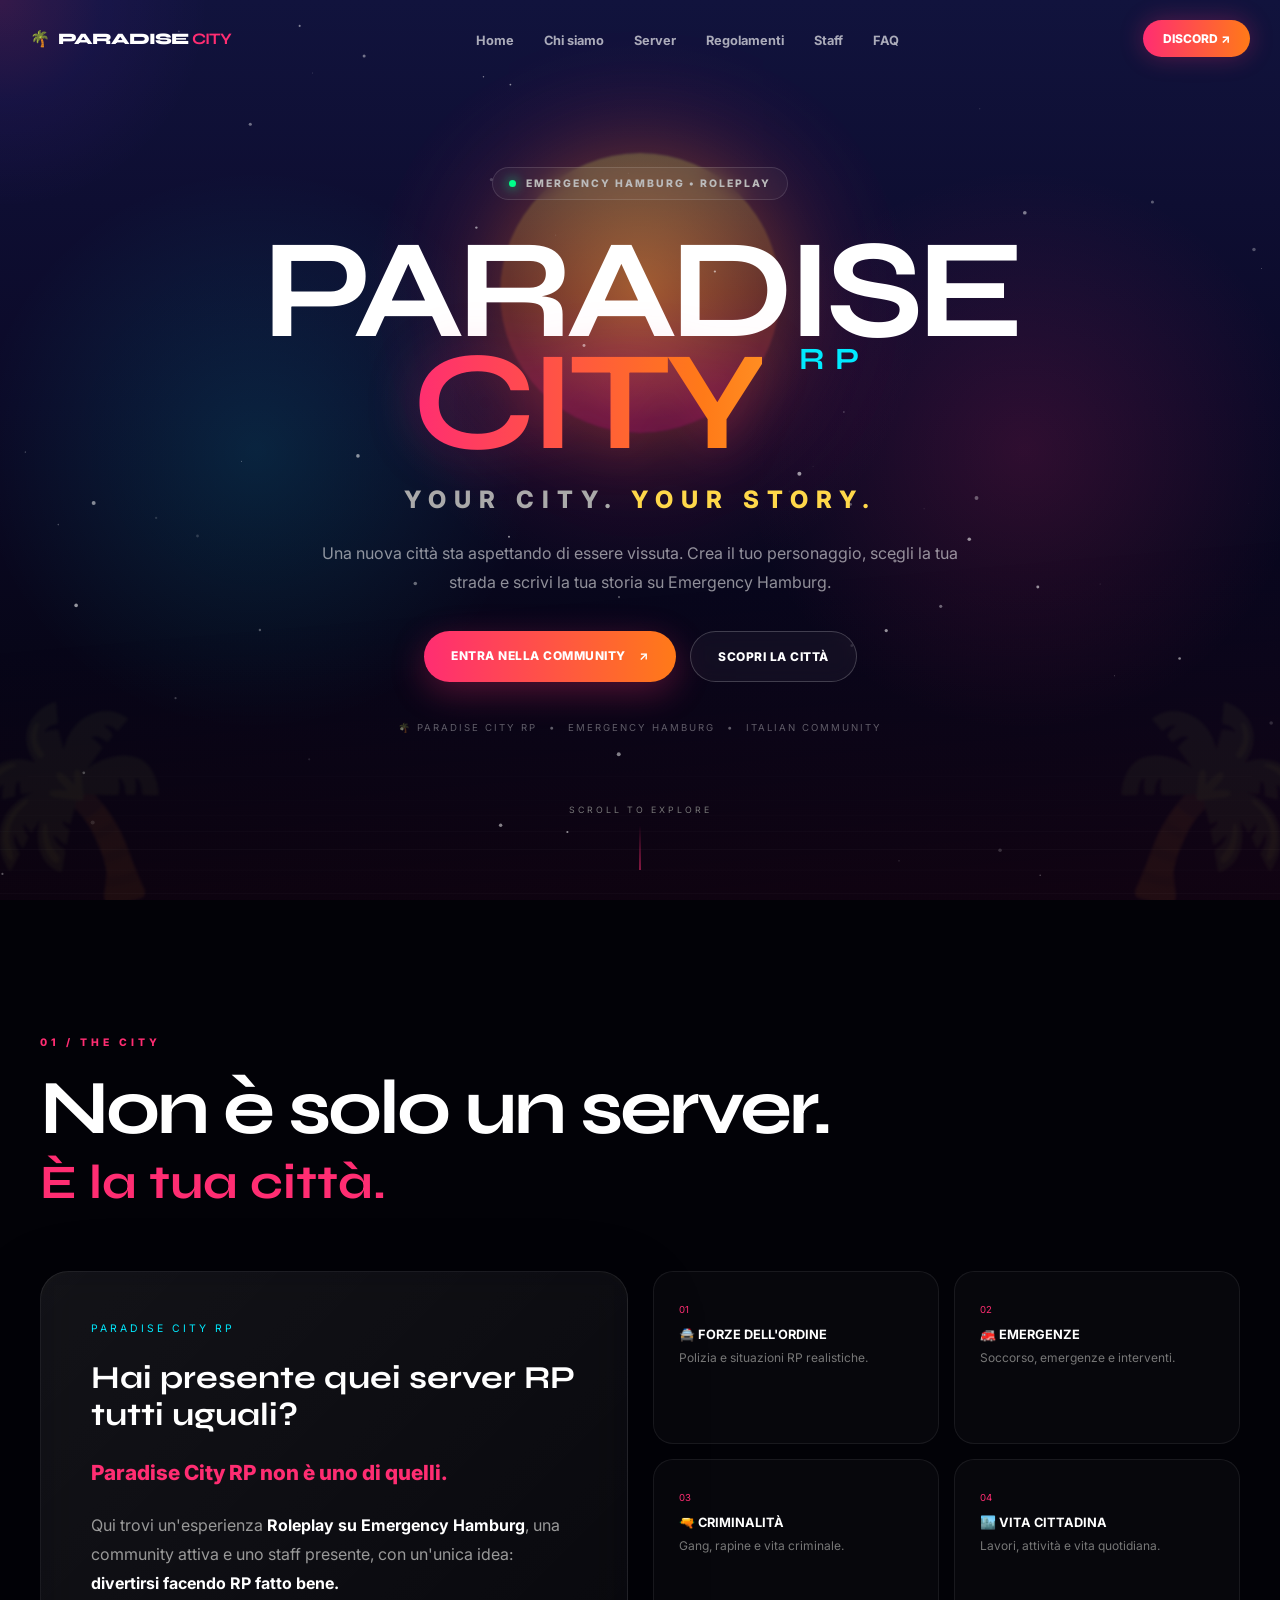
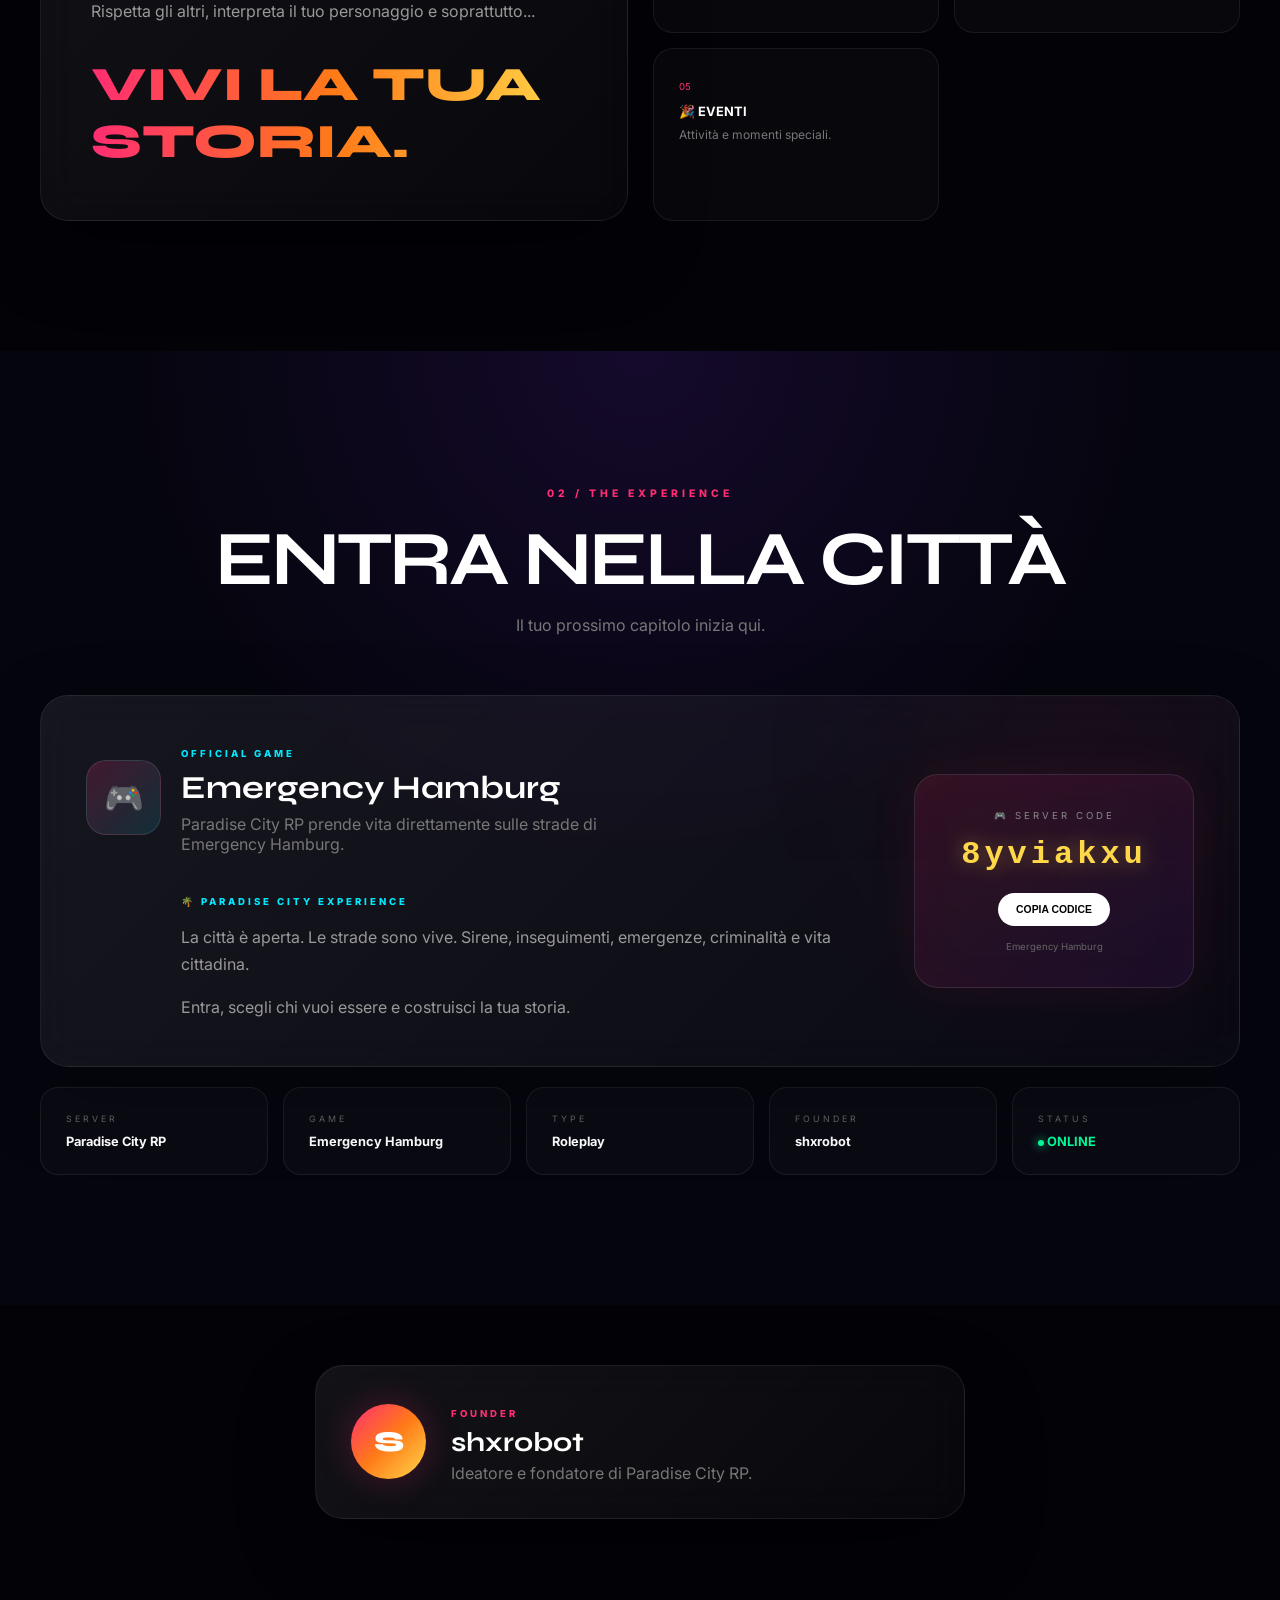
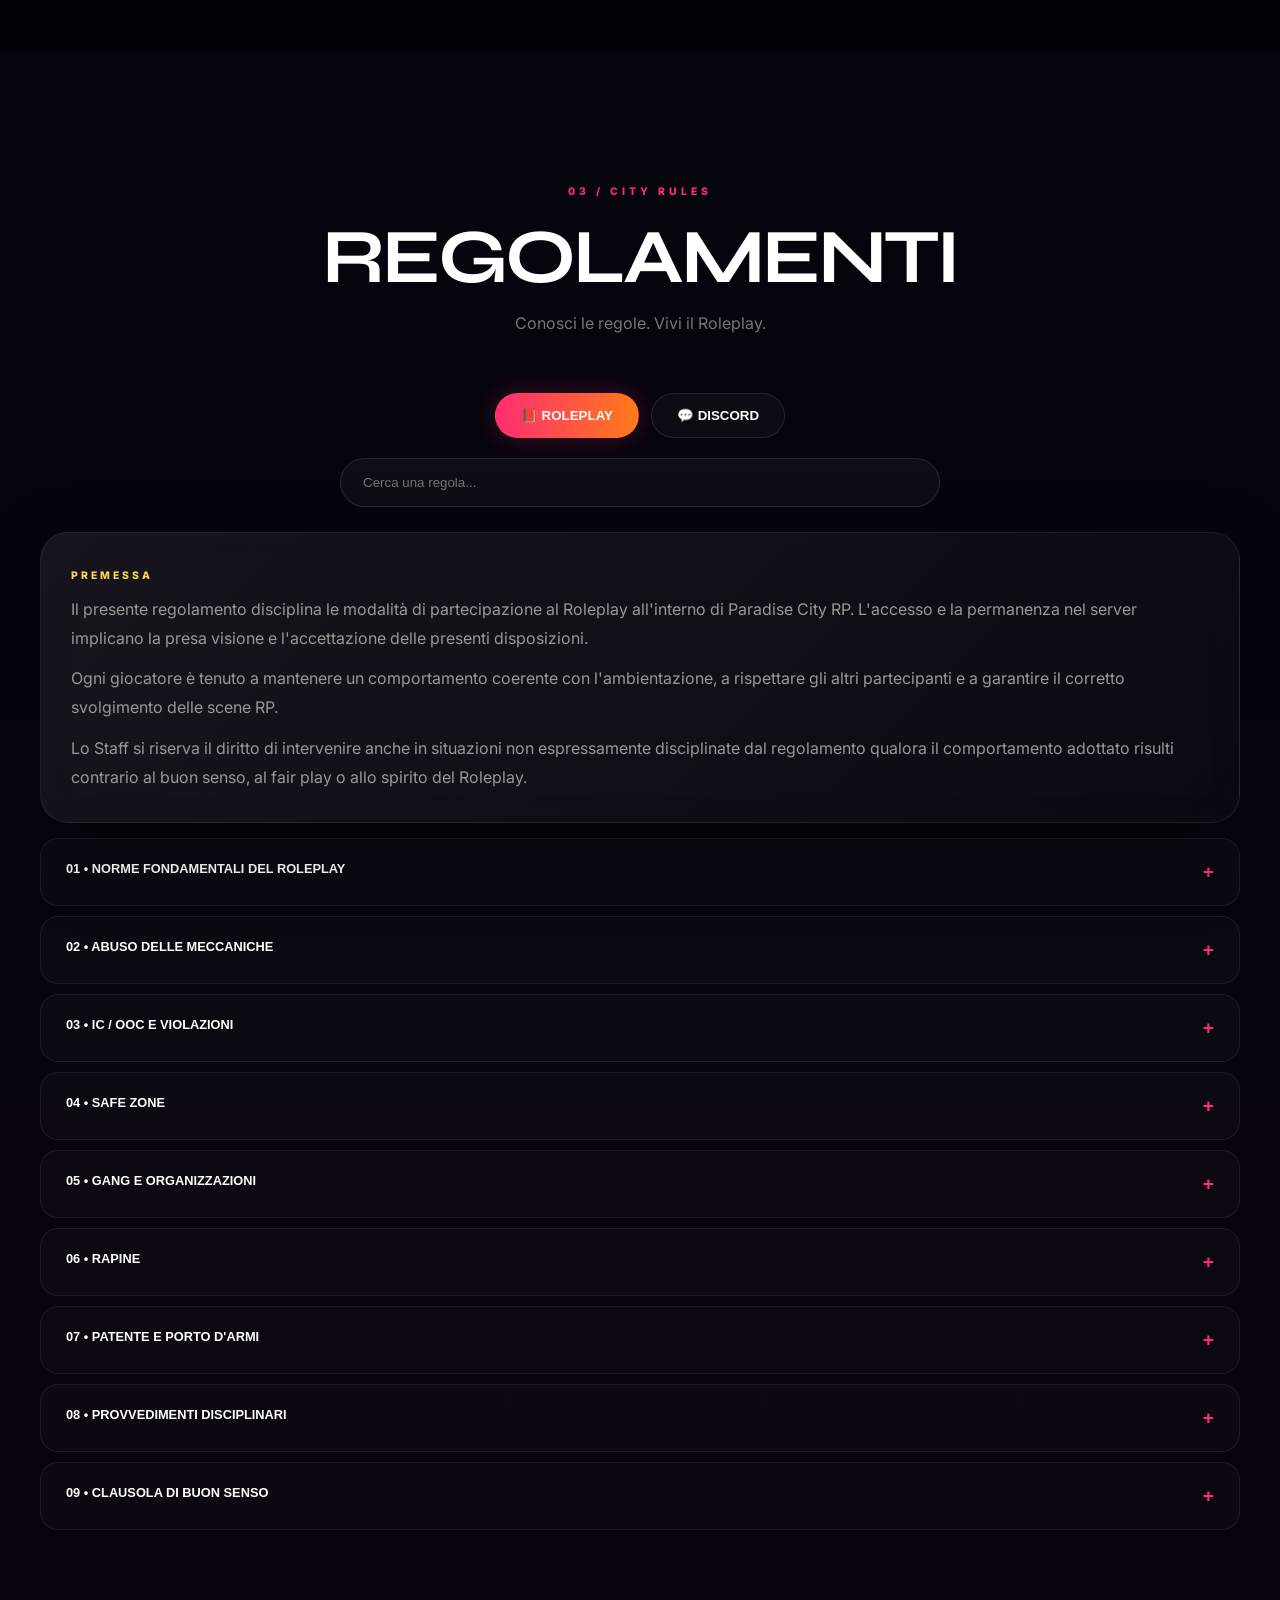
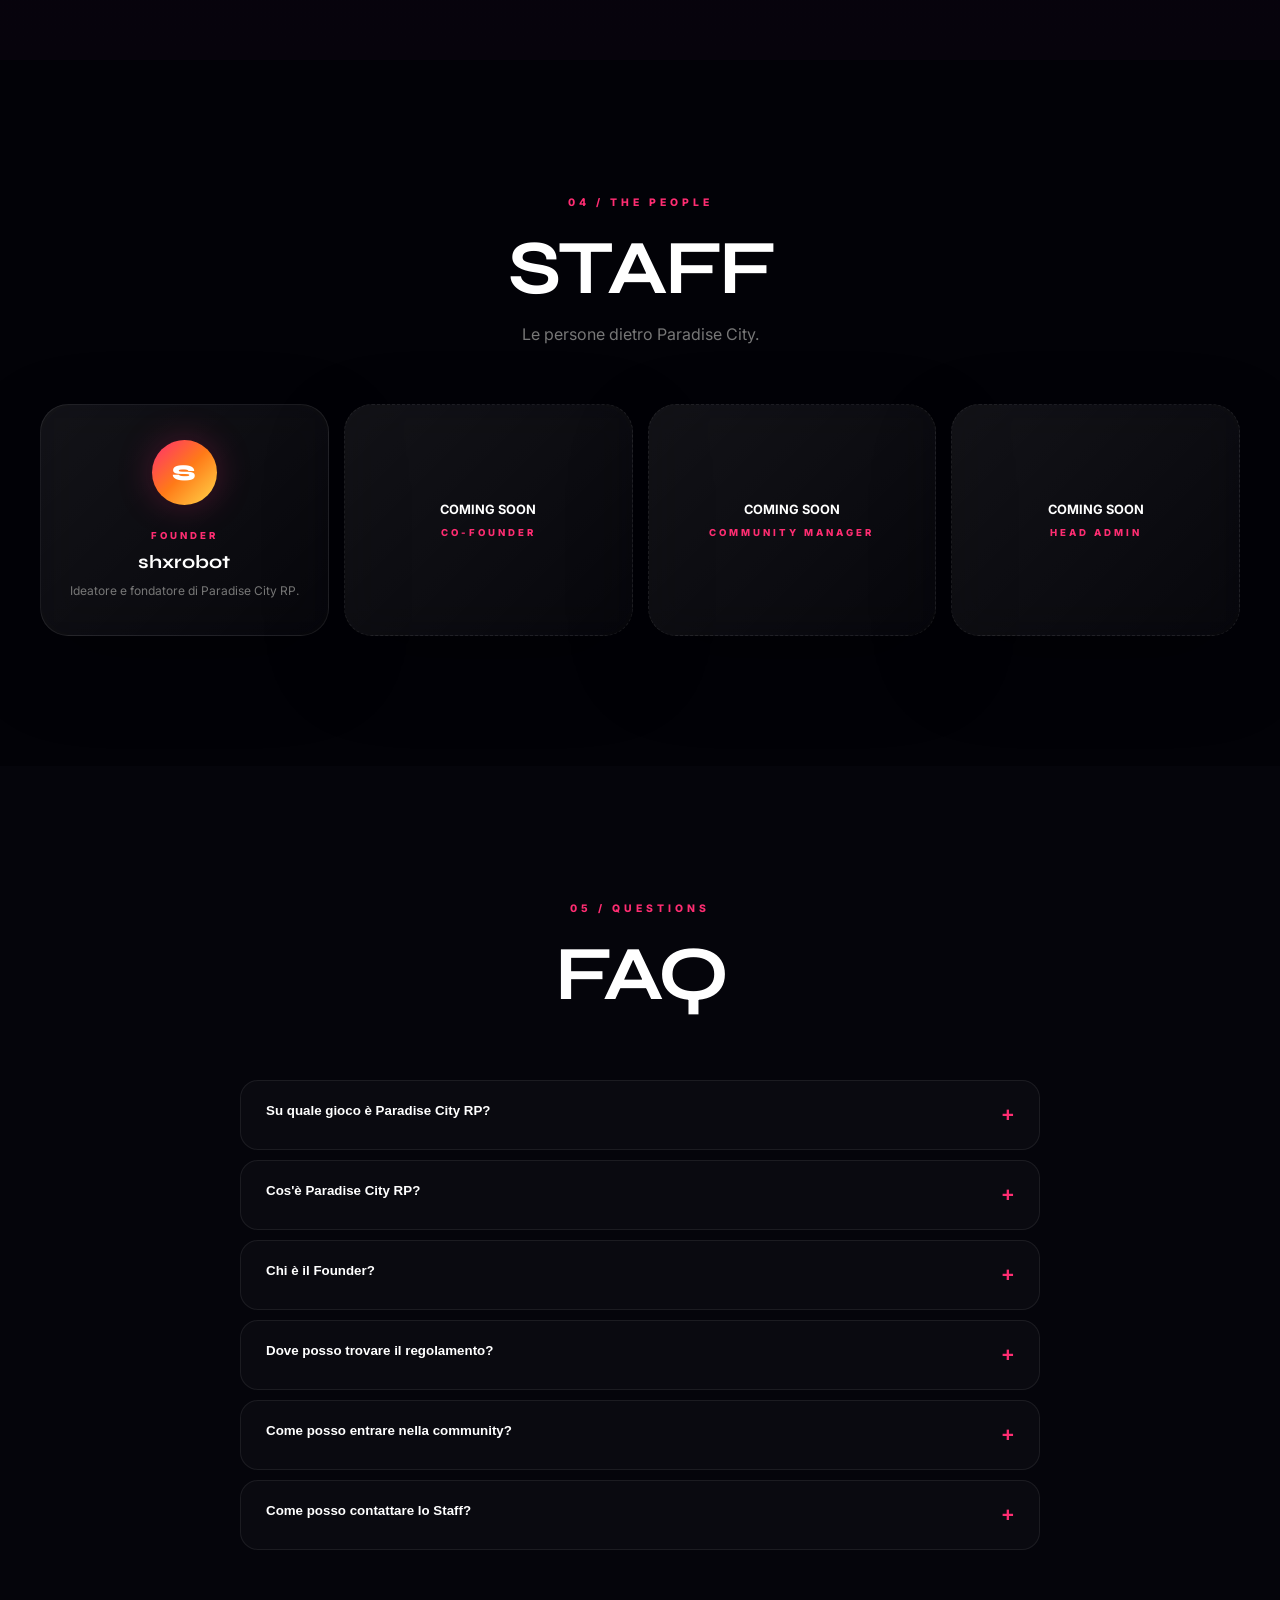
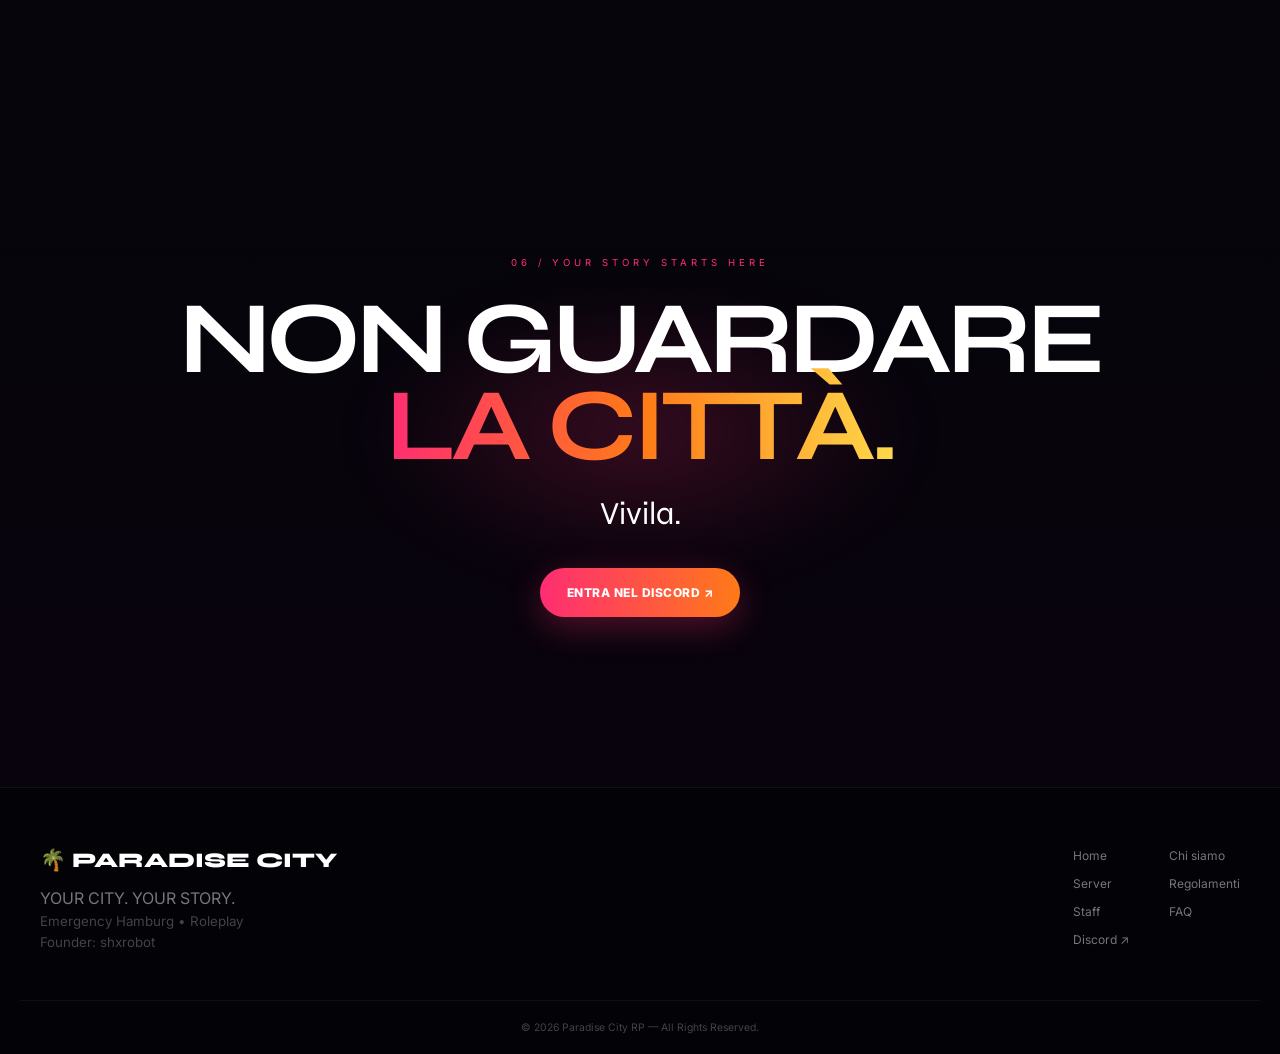
==== commit 6db93515: "Add files via upload" ====
--- a/index.html
+++ b/index.html
@@ -3,286 +3,1173 @@
 <head>
 <meta charset="UTF-8">
 <meta name="viewport" content="width=device-width, initial-scale=1.0">
-<title>PARADISE CITY RP - Your City. Your Story.</title>
-<meta name="description" content="Paradise City RP - Server Roleplay italiano su Emergency Hamburg. Your City. Your Story.">
+
+<title>PARADISE CITY RP — Your City. Your Story.</title>
+<meta name="description" content="Paradise City RP — Roleplay italiano su Emergency Hamburg.">
+
 <link rel="preconnect" href="https://fonts.googleapis.com">
-<link href="https://fonts.googleapis.com/css2?family=Syne:wght@600;800&family=Inter:wght@400;600&display=swap" rel="stylesheet">
+<link rel="preconnect" href="https://fonts.gstatic.com" crossorigin>
+
+<link href="https://fonts.googleapis.com/css2?family=Inter:wght@400;500;600;700;800&family=Syne:wght@600;700;800&display=swap" rel="stylesheet">
+
 <link rel="stylesheet" href="style.css">
 </head>
+
 <body>
-<!-- PRELOADER -->
-<div id="preloader"><div class="preloader-logo"><span>🌴</span><h1>PARADISE CITY RP</h1><div class="loader-bar"></div></div></div>
+
+<div id="preloader">
+    <div class="loader-content">
+        <div class="loader-palm">🌴</div>
+        <h2>PARADISE CITY</h2>
+        <span>ROLEPLAY</span>
+        <div class="loader-line">
+            <i></i>
+        </div>
+    </div>
+</div>
+
 <div id="scroll-progress"></div>
 <div id="mouse-glow"></div>
 <canvas id="particles"></canvas>
 
-<!-- NAVBAR -->
-<nav id="navbar"><div class="nav-inner">
-<a class="logo" href="#home">🌴 PARADISE CITY <span>RP</span></a>
-<ul class="nav-links" id="navLinks">
-<li><a href="#home">Home</a></li>
-<li><a href="#chi-siamo">Chi siamo</a></li>
-<li><a href="#server">Server</a></li>
-<li><a href="#regolamenti">Regolamenti</a></li>
-<li><a href="#staff">Staff</a></li>
-<li><a href="#faq">FAQ</a></li>
-<li><a href="#contatti">Contatti</a></li>
-</ul>
-<div class="nav-actions">
-<a href="https://discord.gg/H9bHzC3wXS" target="_blank" class="btn-discord">DISCORD</a>
-<button id="mobileToggle" class="mobile-toggle"><span></span><span></span><span></span></button>
-</div>
-</div></nav>
+<nav id="navbar">
+    <div class="nav-inner">
+
+        <a href="#home" class="logo">
+            <span>🌴</span> PARADISE <b>CITY</b>
+        </a>
+
+        <ul class="nav-links" id="navLinks">
+            <li><a href="#home">Home</a></li>
+            <li><a href="#chi-siamo">Chi siamo</a></li>
+            <li><a href="#server">Server</a></li>
+            <li><a href="#regolamenti">Regolamenti</a></li>
+            <li><a href="#staff">Staff</a></li>
+            <li><a href="#faq">FAQ</a></li>
+        </ul>
+
+        <div class="nav-right">
+            <a href="https://discord.gg/H9bHzC3wXS"
+               target="_blank"
+               rel="noopener"
+               class="nav-discord">
+                DISCORD ↗
+            </a>
+
+            <button id="mobileToggle" class="mobile-toggle">
+                <span></span>
+                <span></span>
+                <span></span>
+            </button>
+        </div>
+
+    </div>
+</nav>
+
 
 <!-- HERO -->
+
 <section id="home" class="hero">
-<div class="hero-bg">
-<div class="gradient-blob blob-1"></div>
-<div class="gradient-blob blob-2"></div>
-<div class="gradient-blob blob-3"></div>
-<div class="hero-grid"></div>
-</div>
-<div class="hero-content">
-<h1 class="hero-title"><span class="glitch" data-text="PARADISE CITY">PARADISE CITY</span><span class="rp">RP</span></h1>
-<p class="hero-sub">YOUR CITY. YOUR STORY.</p>
-<p class="hero-desc">La tua città. La tua storia. Il tuo Roleplay.</p>
-<div class="hero-btns">
-<a href="https://discord.gg/H9bHzC3wXS" target="_blank" class="btn btn-primary">ENTRA NELLA COMMUNITY</a>
-<a href="#server" class="btn btn-secondary">SCOPRI IL SERVER</a>
-</div>
-<div class="hero-stats"><div><b>500+</b><span>Players</span></div><div><b>24/7</b><span>Online</span></div><div><b>100%</b><span>RP</span></div></div>
-</div>
-<div class="scroll-indicator"><span></span></div>
+
+    <div class="hero-sky"></div>
+    <div class="sun"></div>
+
+    <div class="palm palm-left">🌴</div>
+    <div class="palm palm-right">🌴</div>
+
+    <div class="hero-lines"></div>
+
+    <div class="hero-content">
+
+        <div class="eyebrow">
+            <span class="pulse"></span>
+            EMERGENCY HAMBURG • ROLEPLAY
+        </div>
+
+        <h1>
+            <span class="title-white">PARADISE</span>
+            <span class="title-gradient">CITY</span>
+            <small>RP</small>
+        </h1>
+
+        <div class="hero-subtitle">
+            YOUR CITY. <span>YOUR STORY.</span>
+        </div>
+
+        <p class="hero-description">
+            Una nuova città sta aspettando di essere vissuta.
+            Crea il tuo personaggio, scegli la tua strada
+            e scrivi la tua storia su Emergency Hamburg.
+        </p>
+
+        <div class="hero-buttons">
+
+            <a href="https://discord.gg/H9bHzC3wXS"
+               target="_blank"
+               rel="noopener"
+               class="main-button">
+                <span>ENTRA NELLA COMMUNITY</span>
+                <b>↗</b>
+            </a>
+
+            <a href="#server" class="outline-button">
+                SCOPRI LA CITTÀ
+            </a>
+
+        </div>
+
+        <div class="hero-meta">
+            <span>🌴 PARADISE CITY RP</span>
+            <span>•</span>
+            <span>EMERGENCY HAMBURG</span>
+            <span>•</span>
+            <span>ITALIAN COMMUNITY</span>
+        </div>
+
+    </div>
+
+    <div class="hero-bottom">
+        <span>SCROLL TO EXPLORE</span>
+        <div class="scroll-line"></div>
+    </div>
+
 </section>
 
+
 <!-- CHI SIAMO -->
+
 <section id="chi-siamo" class="section">
-<div class="container">
-<div class="section-header reveal"><h2>Chi Siamo</h2></div>
-<div class="about-card glass reveal">
-<h3>Hai presente quei server RP tutti uguali?<br><span>Paradise City RP non è uno di quelli.</span></h3>
-<p>Qui trovi un'esperienza <b>Roleplay su Emergency Hamburg</b>, una community attiva e uno staff presente, con un'unica idea: <b>divertirsi facendo RP fatto bene.</b></p>
-<div class="about-grid">
-<div class="about-item"><i>🚔</i><h4>Forze dell'Ordine</h4><p>Polizia professionale e RP serio</p></div>
-<div class="about-item"><i>🚒</i><h4>Emergenze</h4><p>EMS & Fire Department</p></div>
-<div class="about-item"><i>🔫</i><h4>Criminalità</h4><p>Gang, rapine e underworld</p></div>
-<div class="about-item"><i>🏙️</i><h4>Vita Cittadina</h4><p>Lavori, business e case</p></div>
-<div class="about-item"><i>🎉</i><h4>Eventi</h4><p>Attività giornaliere</p></div>
-</div>
-<div class="rule-main"><h4>📕 La regola principale</h4><p>Rispetta gli altri, interpreta il tuo personaggio e soprattutto... <b>vivi la tua storia.</b></p><span>Paradise City RP ti aspetta. 🌴</span></div>
-</div>
-</div>
+
+    <div class="container">
+
+        <div class="section-title reveal">
+            <span>01 / THE CITY</span>
+            <h2>Non è solo un server.</h2>
+            <h3>È la tua città.</h3>
+        </div>
+
+        <div class="about-layout">
+
+            <div class="about-text glass reveal">
+
+                <div class="mini-label">PARADISE CITY RP</div>
+
+                <h2>
+                    Hai presente quei server RP
+                    tutti uguali?
+                </h2>
+
+                <p class="highlight">
+                    Paradise City RP non è uno di quelli.
+                </p>
+
+                <p>
+                    Qui trovi un'esperienza <strong>Roleplay su Emergency Hamburg</strong>,
+                    una community attiva e uno staff presente, con un'unica idea:
+                    <strong>divertirsi facendo RP fatto bene.</strong>
+                </p>
+
+                <p>
+                    Rispetta gli altri, interpreta il tuo personaggio
+                    e soprattutto...
+                </p>
+
+                <div class="story-word">
+                    VIVI LA TUA STORIA.
+                </div>
+
+            </div>
+
+            <div class="city-features reveal">
+
+                <div class="feature-card">
+                    <span>01</span>
+                    <strong>🚔 FORZE DELL'ORDINE</strong>
+                    <p>Polizia e situazioni RP realistiche.</p>
+                </div>
+
+                <div class="feature-card">
+                    <span>02</span>
+                    <strong>🚒 EMERGENZE</strong>
+                    <p>Soccorso, emergenze e interventi.</p>
+                </div>
+
+                <div class="feature-card">
+                    <span>03</span>
+                    <strong>🔫 CRIMINALITÀ</strong>
+                    <p>Gang, rapine e vita criminale.</p>
+                </div>
+
+                <div class="feature-card">
+                    <span>04</span>
+                    <strong>🏙️ VITA CITTADINA</strong>
+                    <p>Lavori, attività e vita quotidiana.</p>
+                </div>
+
+                <div class="feature-card">
+                    <span>05</span>
+                    <strong>🎉 EVENTI</strong>
+                    <p>Attività e momenti speciali.</p>
+                </div>
+
+            </div>
+
+        </div>
+
+    </div>
+
 </section>
 
+
 <!-- SERVER -->
-<section id="server" class="section dark">
-<div class="container">
-<div class="section-header reveal"><h2>Il Server</h2><p>Informazioni tecniche</p></div>
-<div class="cards-grid">
-<div class="info-card tilt reveal"><span>SERVER</span><h3>Paradise City RP</h3><div class="card-glow"></div></div>
-<div class="info-card tilt reveal"><span>GIOCO</span><h3>Emergency Hamburg</h3></div>
-<div class="info-card tilt reveal"><span>CATEGORIA</span><h3>Roleplay</h3></div>
-<div class="info-card tilt reveal"><span>FOUNDER</span><h3>shxrobot</h3></div>
-<div class="info-card tilt reveal"><span>COMMUNITY</span><h3>Discord</h3></div>
-<div class="info-card tilt reveal status-online"><span>STATO</span><h3>🟢 Online</h3></div>
-</div>
-</div>
+
+<section id="server" class="section server-section">
+
+    <div class="container">
+
+        <div class="section-title center reveal">
+            <span>02 / THE EXPERIENCE</span>
+            <h2>ENTRA NELLA CITTÀ</h2>
+            <p>Il tuo prossimo capitolo inizia qui.</p>
+        </div>
+
+        <div class="game-server glass reveal">
+
+            <div class="server-main">
+
+                <div class="server-game">
+
+                    <div class="game-icon">🎮</div>
+
+                    <div>
+                        <span class="game-label">
+                            OFFICIAL GAME
+                        </span>
+
+                        <h3>
+                            Emergency Hamburg
+                        </h3>
+
+                        <p>
+                            Paradise City RP prende vita
+                            direttamente sulle strade di
+                            Emergency Hamburg.
+                        </p>
+                    </div>
+
+                </div>
+
+                <div class="server-description">
+
+                    <span class="city-tag">
+                        🌴 PARADISE CITY EXPERIENCE
+                    </span>
+
+                    <p>
+                        La città è aperta. Le strade sono vive.
+                        Sirene, inseguimenti, emergenze,
+                        criminalità e vita cittadina.
+                    </p>
+
+                    <p>
+                        Entra, scegli chi vuoi essere
+                        e costruisci la tua storia.
+                    </p>
+
+                </div>
+
+            </div>
+
+
+            <div class="server-code-box">
+
+                <span>🎮 SERVER CODE</span>
+
+                <strong id="serverCode">8yviakxu</strong>
+
+                <button id="copyCode">
+                    COPIA CODICE
+                </button>
+
+                <small id="copyMessage">
+                    Emergency Hamburg
+                </small>
+
+            </div>
+
+        </div>
+
+
+        <div class="server-cards">
+
+            <div class="server-card reveal">
+                <span>SERVER</span>
+                <strong>Paradise City RP</strong>
+            </div>
+
+            <div class="server-card reveal">
+                <span>GAME</span>
+                <strong>Emergency Hamburg</strong>
+            </div>
+
+            <div class="server-card reveal">
+                <span>TYPE</span>
+                <strong>Roleplay</strong>
+            </div>
+
+            <div class="server-card reveal">
+                <span>FOUNDER</span>
+                <strong>shxrobot</strong>
+            </div>
+
+            <div class="server-card online reveal">
+                <span>STATUS</span>
+                <strong><i></i> ONLINE</strong>
+            </div>
+
+        </div>
+
+    </div>
+
 </section>
 
+
 <!-- FOUNDER -->
-<section class="section">
-<div class="container">
-<div class="founder-card glass reveal">
-<div class="founder-avatar">S</div>
-<div><h3>shxrobot</h3><span>FOUNDER</span><p>"Ideatore e fondatore di Paradise City RP."</p></div>
-</div>
-</div>
+
+<section class="section founder-section">
+
+    <div class="container">
+
+        <div class="founder-card glass reveal">
+
+            <div class="founder-avatar">
+                S
+            </div>
+
+            <div>
+                <span>FOUNDER</span>
+                <h2>shxrobot</h2>
+                <p>
+                    Ideatore e fondatore di Paradise City RP.
+                </p>
+            </div>
+
+        </div>
+
+    </div>
+
 </section>
 
+
 <!-- REGOLAMENTI -->
-<section id="regolamenti" class="section dark">
-<div class="container">
-<div class="section-header reveal"><h2>Regolamenti</h2><p>Leggi tutto prima di giocare</p></div>
-<div class="reg-tabs">
-<button class="reg-tab active" data-tab="rp">📕 REGOLAMENTO ROLEPLAY</button>
-<button class="reg-tab" data-tab="discord">💬 REGOLAMENTO DISCORD</button>
-</div>
-<div class="reg-search"><input type="text" id="regSearch" placeholder="Cerca una regola..."></div>
-
-<!-- RP REG -->
-<div id="reg-rp" class="reg-content active">
-<div class="reg-intro glass"><h4>PREMESSA</h4><p>Il presente regolamento disciplina le modalità di partecipazione al Roleplay all'interno di Paradise City RP. L'accesso e la permanenza nel server implicano la presa visione e l'accettazione delle presenti disposizioni. Ogni giocatore è tenuto a mantenere un comportamento coerente con l'ambientazione, a rispettare gli altri partecipanti e a garantire il corretto svolgimento delle scene RP. Lo Staff si riserva il diritto di intervenire anche in situazioni non espressamente disciplinate dal regolamento qualora il comportamento adottato risulti contrario al buon senso, al fair play o allo spirito del Roleplay.</p></div>
-
-<div class="accordion">
-<div class="acc-item"><button class="acc-header">01 NORME FONDAMENTALI DEL ROLEPLAY</button><div class="acc-body">
-<b>FAIL RP — FRP:</b> Azione non realistica o che rompe l'immersione. Es. saltare da un palazzo senza conseguenze, curarsi in sparatoria.<br><br>
-<b>NO FEAR:</b> Mancanza di paura per la propria vita. Se sei sotto tiro di 3 armi, non scappi a piedi nudi.<br><br>
-<b>POWERGAMING — PG:</b> Fare azioni impossibili nella vita reale o sfruttare meccaniche a proprio vantaggio. Es. /me solleva un'auto da solo.<br><br>
-<b>REVENGE KILL — RK:</b> Uccidere chi ti ha ucciso dopo essere tornato in vita senza motivo RP. Memoria dell'omicidio persa dopo morte.<br><br>
-<b>RANDOM DEATHMATCH — RDM:</b> Uccidere senza motivo RP valido.<br><br>
-<b>VEHICLE DEATHMATCH — VDM:</b> Usare il veicolo come arma per uccidere.<br><br>
-<b>CUFF-RUSH:</b> Ammanettare durante una colluttazione attiva senza prima immobilizzare.<br><br>
-<b>USCITA DA UNA SCENA RP:</b> Disconnettersi, andare AFK o rifiutare RP durante un'azione. Vietato.<br><br>
-<b>NO CRASH:</b> Vietato crashare volontariamente o provocare crash ad altri.
-</div></div>
-
-<div class="acc-item"><button class="acc-header">02 ABUSO DELLE MECCANICHE</button><div class="acc-body">
-<b>BUNNY HOPPING:</b> Saltare ripetutamente per muoversi più veloci. Fail RP.<br>
-<b>CAR SURF:</b> Stare sopra un veicolo in movimento senza motivo RP.<br>
-<b>COP BAITING:</b> Provocare la polizia senza motivo RP solo per farsi inseguire.<br>
-<b>COP EVADING:</b> Evadere sempre e comunque senza mai dare possibilità di RP alla polizia.
-</div></div>
-
-<div class="acc-item"><button class="acc-header">03 IC / OOC E VIOLAZIONI</button><div class="acc-body">
-<b>IC:</b> In Character, tutto ciò che dice/fa il personaggio.<br>
-<b>OOC:</b> Out Of Character, fuori dal personaggio. Va usato solo in /ooc.<br>
-<b>METAGAMING — MG:</b> Usare info OOC in IC. Es. leggere nomi sopra la testa.<br>
-<b>MIXCHAT:</b> Parlare IC in chat OOC e viceversa.<br>
-<b>COMBAT LOGGING:</b> Disconnettersi durante un'azione RP attiva. Ban diretto.<br>
-<b>LTAA:</b> Leave To Avoid Arrest - loggare per evitare arresto.<br>
-<b>STREAM SNIPING:</b> Usare live/stream per trovare giocatori in IC.
-</div></div>
-
-<div class="acc-item"><button class="acc-header">04 SAFE ZONE</button><div class="acc-body">
-Sono Safe Zone: Questura, Caserma Vigili del Fuoco, Ospedale, Prigione, Tuning, Ville, Zone Militari.<br><br>
-In Safe Zone è vietato: rapine, furti, omicidi, rapimenti, provocazioni. La polizia può entrare solo con mandato o inseguimento iniziato fuori. È vietato rifugiarsi in Safe Zone per evitare RP. Le ville sono Safe Zone solo per il proprietario e invitati, non per criminali in fuga.
-</div></div>
-
-<div class="acc-item"><button class="acc-header">05 GANG E ORGANIZZAZIONI</button><div class="acc-body">
-Uso bombe solo con autorizzazione staff. Ville/ghetti: non si può sparare dall'interno verso l'esterno senza uscita. RDM tra gang vietato se non c'è guerra RP dichiarata. Uso armi pesanti solo in guerra organizzata. 1 vs 1: se vieni steso, i tuoi amici non possono vendicarsi subito se non presenti. Ogni membro è responsabile delle proprie azioni, ma il leader risponde per la gang in caso di violazioni ripetute.
-</div></div>
-
-<div class="acc-item"><button class="acc-header">06 RAPINE</button><div class="acc-body">
-<b>Farm Shop:</b> Max 2 persone, 1 ostaggio minimo, 2 poliziotti online, max 5k richiesta.<br>
-<b>Gioielleria:</b> 3-4 persone, 2 ostaggi, 4 poliziotti, max 15k.<br>
-<b>Banca:</b> 4-6 persone, 3 ostaggi, 6 poliziotti, max 50k, negoziazione obbligatoria 10 min.<br>
-<b>Clothing:</b> Max 2 persone, 1 ostaggio, 2 poliziotti, max 3k.<br>
-<b>Club:</b> 2-3 persone, 1 ostaggio, 3 poliziotti, max 8k.<br>
-<b>Gas-N-Go Fuel / Ares Fuel / Osso Fuel:</b> Max 2 persone, 1 ostaggio, 2 poliziotti, max 4k.<br>
-<b>Tool Shop:</b> Max 2 persone, 1 ostaggio, 2 poliziotti, max 4k.<br>
-Regole generali rapine: ostaggio deve essere player vero, non amico consenziente. Polizia deve dare tempo di fuga. Non si spara all'ostaggio. Fuga in elicottero vietata salvo banca.
-</div></div>
-
-<div class="acc-item"><button class="acc-header">07 PATENTE E PORTO D'ARMI</button><div class="acc-body">
-Patente necessaria per guidare. Ritiro patente dopo 3 infrazioni gravi. Porto d'armi: solo con licenza, costo e corso. Armi illegali: sequestro + denuncia. Uso arma senza porto = arresto. Vendita armi senza RP = ban.
-</div></div>
-
-<div class="acc-item"><button class="acc-header">08 PROVVEDIMENTI DISCIPLINARI</button><div class="acc-body">
-<b>Warn:</b> Avvertimento scritto, max 3.<br>
-<b>Kick:</b> Espulsione temporanea.<br>
-<b>Ban Temporaneo:</b> Da 1 giorno a 30 giorni.<br>
-<b>Ban Permanente:</b> Per gravi violazioni (cheat, RDM di massa, tossicità estrema).<br>
-<b>Blacklist:</b> Esclusione totale dalla community.
-</div></div>
-
-<div class="acc-item"><button class="acc-header">09 CLAUSOLA DI BUON SENSO</button><div class="acc-body">
-Se una cosa non è scritta ma è chiaramente anti-RP, è comunque punibile. Realismo, Fair Play, Rispetto, Coerenza RP e Buon senso prevalgono sempre sul cavillo regolamentare. Lo staff giudica con buon senso.
-</div></div>
-</div>
-</div>
-
-<!-- DISCORD REG -->
-<div id="reg-discord" class="reg-content">
-<div class="reg-intro glass"><h4>INTRODUZIONE</h4><p>Il regolamento Discord garantisce un ambiente sano e rispettoso per tutta la community di Paradise City RP. Entrando nel Discord accetti integralmente queste regole.</p></div>
-<div class="accordion">
-<div class="acc-item"><button class="acc-header">01 COMPORTAMENTO</button><div class="acc-body">Vietati insulti, minacce, molestie, provocazioni, discriminazione, odio, contenuti inappropriati, pubblicazione di dati personali e impersonificazione di staff o altri utenti.</div></div>
-<div class="acc-item"><button class="acc-header">02 CHAT</button><div class="acc-body">Vietato spam, flood, messaggi ripetuti, disturbo, mention di massa @everyone/@here e spam in canali vocali. Usa i canali per il loro scopo.</div></div>
-<div class="acc-item"><button class="acc-header">03 PUBBLICITÀ</button><div class="acc-body">Vietata pubblicità di altri server/community, inviti Discord, reclutamento. Promozione solo con permesso Founder. Conseguenza: ban immediato.</div></div>
-<div class="acc-item"><button class="acc-header">04 PRIVACY E SICUREZZA</button><div class="acc-body">Vietato condividere dati personali, numeri, indirizzi, info private, conversazioni private, materiale personale altrui, link/file dannosi, IP logger, malware.</div></div>
-<div class="acc-item"><button class="acc-header">05 STAFF</button><div class="acc-body">Vietato richiedere insistentemente ruoli o promozioni, impersonificare lo staff, contestare pubblicamente decisioni dello staff. Per contestazioni apri un ticket. Rispetta sempre lo staff.</div></div>
-<div class="acc-item"><button class="acc-header">06 TICKET</button><div class="acc-body">Apri un solo ticket per problema. Descrivi bene il problema. Non pingare lo staff ripetutamente. Non aprire ticket inutili. Chiusura ticket senza motivo = warn.</div></div>
-<div class="acc-item"><button class="acc-header">07 SEGNALAZIONI</button><div class="acc-body">Segnalazione deve contenere: ID/nome di chi segnali, descrizione dettagliata, data/orario, prove (clip, screen). Vietate accuse pubbliche in chat. Solo tramite ticket.</div></div>
-<div class="acc-item"><button class="acc-header">08 CONTENUTI</button><div class="acc-body">Vietati pornografia, contenuti illegali, gore, materiale disturbante, link a malware, molestie sessuali. Ban immediato.</div></div>
-<div class="acc-item"><button class="acc-header">09 SANZIONI</button><div class="acc-body">Avvertimento, Timeout, Kick, Ban temporaneo, Ban permanente, Blacklist. La recidività aumenta la pena. Lo staff decide in base alla gravità.</div></div>
-<div class="acc-item"><button class="acc-header">10 DISPOSIZIONI FINALI</button><div class="acc-body">Il regolamento può essere modificato in qualsiasi momento. Le modifiche vengono annunciate. Continuare a rimanere nel Discord implica accettazione del regolamento aggiornato.</div></div>
-</div>
-</div>
-</div>
+
+<section id="regolamenti" class="section rules-section">
+
+    <div class="container">
+
+        <div class="section-title center reveal">
+            <span>03 / CITY RULES</span>
+            <h2>REGOLAMENTI</h2>
+            <p>Conosci le regole. Vivi il Roleplay.</p>
+        </div>
+
+        <div class="reg-tabs reveal">
+
+            <button class="reg-tab active" data-tab="rp">
+                📕 ROLEPLAY
+            </button>
+
+            <button class="reg-tab" data-tab="discord">
+                💬 DISCORD
+            </button>
+
+        </div>
+
+        <div class="reg-search reveal">
+            <input
+                type="text"
+                id="regSearch"
+                placeholder="Cerca una regola..."
+            >
+        </div>
+
+
+        <!-- RP -->
+
+        <div id="reg-rp" class="reg-content active">
+
+            <div class="reg-intro glass">
+                <span>PREMESSA</span>
+
+                <p>
+                    Il presente regolamento disciplina le modalità di partecipazione
+                    al Roleplay all'interno di Paradise City RP.
+                    L'accesso e la permanenza nel server implicano la presa visione
+                    e l'accettazione delle presenti disposizioni.
+                </p>
+
+                <p>
+                    Ogni giocatore è tenuto a mantenere un comportamento coerente
+                    con l'ambientazione, a rispettare gli altri partecipanti
+                    e a garantire il corretto svolgimento delle scene RP.
+                </p>
+
+                <p>
+                    Lo Staff si riserva il diritto di intervenire anche in situazioni
+                    non espressamente disciplinate dal regolamento qualora il comportamento
+                    adottato risulti contrario al buon senso, al fair play
+                    o allo spirito del Roleplay.
+                </p>
+            </div>
+
+            <div class="accordion">
+
+                <div class="acc-item">
+                    <button class="acc-header">
+                        01 • NORME FONDAMENTALI DEL ROLEPLAY
+                    </button>
+
+                    <div class="acc-body">
+
+                        <h4>🎭 FAIL RP — FRP</h4>
+                        <p>
+                            È considerato Fail RP qualsiasi comportamento, azione
+                            o interpretazione che risulti irrealistica, incoerente
+                            con la situazione in corso o incompatibile con il ruolo
+                            del proprio personaggio.
+                        </p>
+
+                        <h4>😨 NO FEAR</h4>
+                        <p>
+                            Il personaggio deve reagire al pericolo in maniera coerente
+                            con una situazione reale.
+                        </p>
+
+                        <h4>💪 POWERGAMING — PG</h4>
+                        <p>
+                            È vietato forzare un'azione nei confronti di un altro giocatore
+                            senza lasciargli la possibilità di reagire.
+                        </p>
+
+                        <h4>🔄 REVENGE KILL — RK</h4>
+                        <p>
+                            È vietato tornare sul luogo di una precedente morte
+                            o situazione conclusa con il solo scopo di vendicarsi,
+                            qualora non esista una valida motivazione RP.
+                        </p>
+
+                        <h4>🔫 RANDOM DEATHMATCH — RDM</h4>
+                        <p>
+                            È vietato uccidere, ferire o aggredire un altro giocatore
+                            senza una motivazione RP valida e coerente.
+                        </p>
+
+                        <h4>🚗 VEHICLE DEATHMATCH — VDM</h4>
+                        <p>
+                            È vietato utilizzare deliberatamente un veicolo come arma
+                            per danneggiare o uccidere altri giocatori senza una valida
+                            motivazione RP.
+                        </p>
+
+                        <h4>⛓️ CUFF-RUSH</h4>
+                        <p>
+                            È vietato procedere all'arresto, all'ammanettamento
+                            o all'immobilizzazione di un giocatore senza un valido
+                            contesto RP.
+                        </p>
+
+                        <h4>🚪 USCITA DA UNA SCENA RP</h4>
+                        <p>
+                            È vietato abbandonare volontariamente una scena RP ancora
+                            in corso al fine di evitare conseguenze.
+                        </p>
+
+                        <h4>💥 NO CRASH</h4>
+                        <p>
+                            Gli incidenti devono essere interpretati in maniera realistica.
+                        </p>
+
+                    </div>
+                </div>
+
+
+                <div class="acc-item">
+                    <button class="acc-header">
+                        02 • ABUSO DELLE MECCANICHE
+                    </button>
+
+                    <div class="acc-body">
+
+                        <h4>🏃 BUNNY HOPPING</h4>
+                        <p>
+                            È vietato utilizzare salti ripetuti in maniera continuativa
+                            per ottenere un vantaggio durante inseguimenti, combattimenti
+                            o altre situazioni RP.
+                        </p>
+
+                        <h4>🚘 CAR SURF</h4>
+                        <p>
+                            È vietato rimanere sul tetto o sulle parti esterne di un veicolo
+                            in movimento senza una motivazione RP coerente.
+                        </p>
+
+                        <h4>🚔 COP BAITING</h4>
+                        <p>
+                            È vietato provocare deliberatamente le Forze dell'Ordine
+                            al solo scopo di generare un inseguimento.
+                        </p>
+
+                        <h4>🚨 COP EVADING</h4>
+                        <p>
+                            È vietato evitare intenzionalmente un intervento delle
+                            Forze dell'Ordine attraverso comportamenti irrealistici.
+                        </p>
+
+                    </div>
+                </div>
+
+
+                <div class="acc-item">
+                    <button class="acc-header">
+                        03 • IC / OOC E VIOLAZIONI
+                    </button>
+
+                    <div class="acc-body">
+
+                        <h4>🟢 IC — IN CHARACTER</h4>
+                        <p>
+                            Tutto ciò che riguarda il personaggio e gli eventi che
+                            avvengono all'interno della realtà di Paradise City.
+                        </p>
+
+                        <h4>⚪ OOC — OUT OF CHARACTER</h4>
+                        <p>
+                            Tutto ciò che riguarda il giocatore e non il personaggio.
+                        </p>
+
+                        <h4>🧠 METAGAMING — MG</h4>
+                        <p>
+                            È vietato utilizzare informazioni ottenute al di fuori
+                            del Roleplay per ottenere un vantaggio all'interno dello stesso.
+                        </p>
+
+                        <h4>💬 MIXCHAT</h4>
+                        <p>
+                            È vietato mescolare deliberatamente informazioni IC e OOC
+                            durante una situazione RP.
+                        </p>
+
+                        <h4>🔌 COMBAT LOGGING</h4>
+                        <p>
+                            È vietato entrare volontariamente in un'azione RP già in corso
+                            senza esserne precedentemente coinvolti, al fine di ottenere un
+                         vantaggio o alterare lo svolgimento dell'azione
+                        </p>
+
+                        <h4>🔌 Combat Slogging</h4>
+                        <p>
+                            È vietato uscire dal server o disconnettersi durante un'azione RP
+                            attiva al fine di evitare conseguenze, arresti, ferite, perdite di
+                            equipaggiamento o qualsiasi altra conseguenza derivante dall'azione.
+                        </p>
+
+                        <h4>🚫 LTAA</h4>
+                        <p>
+                            È vietato disconnettersi, effettuare reset o utilizzare
+                            qualsiasi altro metodo per evitare intenzionalmente
+                            un arresto o una conseguenza RP.
+                        </p>
+
+                        <h4>📺 STREAM SNIPING</h4>
+                        <p>
+                            È vietato utilizzare live streaming, video o contenuti
+                            pubblici per ottenere informazioni sulla posizione
+                            o sulle attività di un giocatore.
+                        </p>
+
+                    </div>
+                </div>
+
+
+                <div class="acc-item">
+                    <button class="acc-header">
+                        04 • SAFE ZONE
+                    </button>
+
+                    <div class="acc-body">
+
+                        <p>
+                            Le seguenti aree sono considerate SAFE ZONE:
+                        </p>
+
+                        <div class="rule-tags">
+                            <span>🚔 Questura</span>
+                            <span>🚒 Caserma</span>
+                            <span>🏥 Ospedale</span>
+                            <span>⛓️ Prigione</span>
+                            <span>🔧 Tuning</span>
+                            <span>🏠 Ville</span>
+                            <span>🪖 Zone Militari</span>
+                        </div>
+
+                        <p>
+                            All'interno delle Safe Zone non è consentito avviare
+                            liberamente situazioni criminali o violente.
+                        </p>
+
+                        <h4>🪖 ZONE MILITARI</h4>
+
+                        <p>
+                            L'accesso ad aree militari riservate, uffici o corridoi
+                            ad accesso limitato può comportare l'arresto immediato.
+                        </p>
+
+                    </div>
+                </div>
+
+
+                <div class="acc-item">
+                    <button class="acc-header">
+                        05 • GANG E ORGANIZZAZIONI
+                    </button>
+
+                    <div class="acc-body">
+
+                        <p>💣 È vietato utilizzare bombe.</p>
+                        <p>
+                            🏠 È vietato entrare nelle ville o nei ghetti di altre
+                            organizzazioni con il solo scopo di provocare, insultare
+                            o disturbare i membri.
+                        </p>
+                        <p>
+                            ❌ È vietato effettuare RDM tra membri della stessa gang
+                            all'interno della città.
+                        </p>
+
+                        <h4>🔫 UTILIZZO DELLE ARMI</h4>
+
+                        <p>
+                            All'interno di ville e ghetti è possibile aprire il fuoco
+                            contro un agente di Polizia esclusivamente qualora
+                            quest'ultimo effettui un'irruzione nella zona.
+                        </p>
+
+                        <h4>⚔️ 1 VS 1</h4>
+
+                        <p>
+                            Gli scontri 1 VS 1 tra membri della stessa gang sono
+                            consentiti esclusivamente presso:
+                        </p>
+
+                        <p>
+                            📍 Grande parcheggio davanti alla nave del porto.
+                        </p>
+
+                        <h4>⚠️ RESPONSABILITÀ INDIVIDUALE</h4>
+
+                        <p>
+                            Qualora un singolo membro commetta RDM, VDM, FRP o altre
+                            violazioni, il provvedimento disciplinare verrà applicato
+                            al responsabile dell'infrazione.
+                        </p>
+
+                    </div>
+                </div>
+
+
+                <div class="acc-item">
+                    <button class="acc-header">
+                        06 • RAPINE
+                    </button>
+
+                    <div class="acc-body">
+
+                        <div class="robbery">
+                            <strong>🏪 FARM SHOP</strong>
+                            <span>2 rapinatori + 1 ostaggio • Polizia 3–4 • Max $4.000</span>
+                        </div>
+
+                        <div class="robbery">
+                            <strong>💎 GIOIELLERIA</strong>
+                            <span>5 rapinatori + 1 ostaggio • Polizia secondo RP • Richiesta illimitata</span>
+                        </div>
+
+                        <div class="robbery">
+                            <strong>🏦 BANCA</strong>
+                            <span>5 rapinatori + 1 ostaggio • Polizia secondo RP • Richiesta illimitata</span>
+                        </div>
+
+                        <div class="robbery">
+                            <strong>👕 CLOTHING</strong>
+                            <span>2 rapinatori + 1 ostaggio • Polizia 3–4 • Max $4.000</span>
+                        </div>
+
+                        <div class="robbery">
+                            <strong>🎵 CLUB</strong>
+                            <span>5 rapinatori • Polizia 8–9 • Max $8.000</span>
+                        </div>
+
+                        <div class="robbery">
+                            <strong>⛽ GAS-N-GO FUEL</strong>
+                            <span>2 rapinatori + 1 ostaggio • Polizia 3–4 • Max $4.000</span>
+                        </div>
+
+                        <div class="robbery">
+                            <strong>⛽ ARES FUEL</strong>
+                            <span>2 rapinatori + 1 ostaggio • Polizia 3–4 • Max $4.000</span>
+                        </div>
+
+                        <div class="robbery">
+                            <strong>🛠️ TOOL SHOP</strong>
+                            <span>2 rapinatori + 1 ostaggio • Polizia 3–4 • Max $4.000</span>
+                        </div>
+
+                        <div class="robbery">
+                            <strong>⛽ OSSO FUEL</strong>
+                            <span>2 rapinatori + 1 ostaggio • Polizia 3–4 • Max $4.000</span>
+                        </div>
+
+                    </div>
+                </div>
+
+
+                <div class="acc-item">
+                    <button class="acc-header">
+                        07 • PATENTE E PORTO D'ARMI
+                    </button>
+
+                    <div class="acc-body">
+
+                        <h4>🚗 PATENTE</h4>
+                        <p>
+                            La patente è necessaria per poter condurre legalmente
+                            i veicoli secondo le disposizioni previste dal server.
+                        </p>
+
+                        <h4>🔫 PORTO D'ARMI</h4>
+                        <p>
+                            Il possesso e l'utilizzo di armi devono rispettare
+                            le normative previste dal server.
+                        </p>
+
+                    </div>
+                </div>
+
+
+                <div class="acc-item">
+                    <button class="acc-header">
+                        08 • PROVVEDIMENTI DISCIPLINARI
+                    </button>
+
+                    <div class="acc-body">
+
+                        <p>
+                            Le sanzioni vengono determinate in base alla gravità
+                            dell'infrazione, alla volontarietà, alla recidività
+                            e all'impatto avuto sulla situazione RP.
+                        </p>
+
+                        <div class="rule-tags">
+                            <span>Warn</span>
+                            <span>Kick</span>
+                            <span>Ban temporaneo</span>
+                            <span>Ban permanente</span>
+                            <span>Blacklist</span>
+                        </div>
+
+                    </div>
+                </div>
+
+
+                <div class="acc-item">
+                    <button class="acc-header">
+                        09 • CLAUSOLA DI BUON SENSO
+                    </button>
+
+                    <div class="acc-body">
+
+                        <p>
+                            Non tutte le situazioni possono essere previste
+                            dettagliatamente.
+                        </p>
+
+                        <p>
+                            Qualsiasi comportamento volto ad aggirare lo spirito
+                            del regolamento potrà essere valutato dallo Staff.
+                        </p>
+
+                        <p>
+                            Realismo • Fair Play • Rispetto • Coerenza RP • Buon senso
+                        </p>
+
+                    </div>
+                </div>
+
+            </div>
+
+        </div>
+
+
+        <!-- DISCORD -->
+
+        <div id="reg-discord" class="reg-content">
+
+            <div class="reg-intro glass">
+
+                <span>INTRODUZIONE</span>
+
+                <p>
+                    Il server Discord ufficiale di Paradise City RP rappresenta
+                    il punto di riferimento della community.
+                </p>
+
+                <p>
+                    Ogni membro è tenuto a mantenere un comportamento civile,
+                    rispettoso e conforme alle regole della piattaforma.
+                </p>
+
+            </div>
+
+            <div class="accordion">
+
+                <div class="acc-item">
+                    <button class="acc-header">01 • COMPORTAMENTO</button>
+                    <div class="acc-body">
+                        Ogni membro deve mantenere un atteggiamento rispettoso
+                        nei confronti della community.
+                        Non sono consentiti insulti, minacce, molestie,
+                        provocazioni intenzionali, comportamenti discriminatori,
+                        discorsi d'odio, contenuti osceni, diffusione di dati
+                        personali o impersonificazione.
+                    </div>
+                </div>
+
+                <div class="acc-item">
+                    <button class="acc-header">02 • CHAT</button>
+                    <div class="acc-body">
+                        È vietato effettuare spam, flood, inviare ripetutamente
+                        lo stesso contenuto, disturbare intenzionalmente le
+                        conversazioni e utilizzare mention di massa senza autorizzazione.
+                        È vietato urlare intenzionalmente nel microfono,
+                        utilizzare soundboard per disturbare o effettuare mic-spam.
+                    </div>
+                </div>
+
+                <div class="acc-item">
+                    <button class="acc-header">03 • PUBBLICITÀ</button>
+                    <div class="acc-body">
+                        È vietata qualsiasi forma di pubblicità non autorizzata,
+                        inclusi altri server Discord, link d'invito, promozione
+                        di altre community e reclutamento tramite messaggi privati.
+                        La pubblicità non autorizzata può comportare BAN PERMANENTE
+                        e BLACKLIST.
+                    </div>
+                </div>
+
+                <div class="acc-item">
+                    <button class="acc-header">04 • PRIVACY E SICUREZZA</button>
+                    <div class="acc-body">
+                        È vietato pubblicare o diffondere senza autorizzazione
+                        dati personali, numeri di telefono, indirizzi,
+                        informazioni private, conversazioni private utilizzate
+                        per danneggiare altri utenti o materiale personale di terzi.
+                        È inoltre vietata la condivisione di file o link dannosi.
+                    </div>
+                </div>
+
+                <div class="acc-item">
+                    <button class="acc-header">05 • STAFF</button>
+                    <div class="acc-body">
+                        Lo Staff ha il compito di garantire ordine e sicurezza
+                        all'interno della community.
+                        È vietato richiedere insistentemente un ruolo Staff,
+                        pretendere una promozione, impersonare lo Staff,
+                        contestare pubblicamente un provvedimento o mancare
+                        volontariamente di rispetto a un membro dello Staff.
+                    </div>
+                </div>
+
+                <div class="acc-item">
+                    <button class="acc-header">06 • TICKET</button>
+                    <div class="acc-body">
+                        I ticket sono destinati esclusivamente alle richieste
+                        che richiedono l'intervento dello Staff.
+                        Un problema deve essere gestito attraverso un solo ticket.
+                        La richiesta deve essere descritta in maniera chiara
+                        e i ticket inattivi potranno essere chiusi dallo Staff.
+                    </div>
+                </div>
+
+                <div class="acc-item">
+                    <button class="acc-header">07 • SEGNALAZIONI</button>
+                    <div class="acc-body">
+                        Le segnalazioni devono essere effettuate tramite gli
+                        strumenti ufficiali messi a disposizione dal server.
+                        Quando possibile allegare ID o nome dell'utente,
+                        descrizione dell'accaduto, data e orario indicativo
+                        ed eventuali prove disponibili.
+                    </div>
+                </div>
+
+                <div class="acc-item">
+                    <button class="acc-header">08 • CONTENUTI</button>
+                    <div class="acc-body">
+                        È vietata la pubblicazione di contenuti pornografici,
+                        illegali, estremamente disturbanti, malware,
+                        link dannosi o contenuti utilizzati per molestare
+                        o minacciare altri utenti.
+                    </div>
+                </div>
+
+                <div class="acc-item">
+                    <button class="acc-header">09 • SANZIONI</button>
+                    <div class="acc-body">
+                        Lo Staff valuta ogni violazione singolarmente.
+                        A seconda della gravità possono essere applicati
+                        avvertimento, timeout, kick, ban temporaneo,
+                        ban permanente o blacklist.
+                    </div>
+                </div>
+
+                <div class="acc-item">
+                    <button class="acc-header">10 • DISPOSIZIONI FINALI</button>
+                    <div class="acc-body">
+                        Il regolamento può essere modificato, integrato
+                        o aggiornato dall'Amministrazione di Paradise City RP.
+                        Eventuali aggiornamenti saranno comunicati attraverso
+                        i canali ufficiali.
+                    </div>
+                </div>
+
+            </div>
+
+        </div>
+
+    </div>
+
 </section>
 
+
 <!-- STAFF -->
+
 <section id="staff" class="section">
-<div class="container">
-<div class="section-header reveal"><h2>Staff</h2></div>
-<div class="staff-grid">
-<div class="staff-card glass reveal"><div class="staff-avatar">S</div><h4>shxrobot</h4><span>FOUNDER</span><p>Ideatore e fondatore di Paradise City RP.</p></div>
-<div class="staff-card glass empty reveal"><h4>Coming Soon</h4><span>CO-FOUNDER</span></div>
-<div class="staff-card glass empty reveal"><h4>Coming Soon</h4><span>COMMUNITY MANAGER</span></div>
-<div class="staff-card glass empty reveal"><h4>Coming Soon</h4><span>HEAD ADMIN</span></div>
-</div>
-</div>
+
+    <div class="container">
+
+        <div class="section-title center reveal">
+            <span>04 / THE PEOPLE</span>
+            <h2>STAFF</h2>
+            <p>Le persone dietro Paradise City.</p>
+        </div>
+
+        <div class="staff-grid">
+
+            <div class="staff-card glass reveal">
+
+                <div class="staff-avatar">
+                    S
+                </div>
+
+                <span>FOUNDER</span>
+
+                <h3>shxrobot</h3>
+
+                <p>
+                    Ideatore e fondatore di Paradise City RP.
+                </p>
+
+            </div>
+
+            <div class="staff-card empty glass reveal">
+                <strong>COMING SOON</strong>
+                <span>CO-FOUNDER</span>
+            </div>
+
+            <div class="staff-card empty glass reveal">
+                <strong>COMING SOON</strong>
+                <span>COMMUNITY MANAGER</span>
+            </div>
+
+            <div class="staff-card empty glass reveal">
+                <strong>COMING SOON</strong>
+                <span>HEAD ADMIN</span>
+            </div>
+
+        </div>
+
+    </div>
+
 </section>
 
+
 <!-- FAQ -->
-<section id="faq" class="section dark">
-<div class="container">
-<div class="section-header reveal"><h2>FAQ</h2></div>
-<div class="faq-list">
-<div class="faq-item"><button class="faq-q">Su quale gioco è Paradise City RP? <span>+</span></button><div class="faq-a">Emergency Hamburg.</div></div>
-<div class="faq-item"><button class="faq-q">Cos'è Paradise City RP? <span>+</span></button><div class="faq-a">Un server Roleplay con una community dedicata.</div></div>
-<div class="faq-item"><button class="faq-q">Chi è il Founder? <span>+</span></button><div class="faq-a">shxrobot.</div></div>
-<div class="faq-item"><button class="faq-q">Dove posso trovare il regolamento? <span>+</span></button><div class="faq-a">Nel sito, nelle sezioni Regolamento RP e Regolamento Discord.</div></div>
-<div class="faq-item"><button class="faq-q">Come posso entrare nella community? <span>+</span></button><div class="faq-a">Attraverso il Discord ufficiale.</div></div>
-<div class="faq-item"><button class="faq-q">Come posso contattare lo Staff? <span>+</span></button><div class="faq-a">Attraverso i canali ufficiali della community.</div></div>
-</div>
-</div>
+
+<section id="faq" class="section faq-section">
+
+    <div class="container">
+
+        <div class="section-title center reveal">
+            <span>05 / QUESTIONS</span>
+            <h2>FAQ</h2>
+        </div>
+
+        <div class="faq-list">
+
+            <div class="faq-item reveal">
+                <button class="faq-q">
+                    Su quale gioco è Paradise City RP?
+                    <span>+</span>
+                </button>
+                <div class="faq-a">
+                    Emergency Hamburg.
+                </div>
+            </div>
+
+            <div class="faq-item reveal">
+                <button class="faq-q">
+                    Cos'è Paradise City RP?
+                    <span>+</span>
+                </button>
+                <div class="faq-a">
+                    Un server Roleplay con una community dedicata.
+                </div>
+            </div>
+
+            <div class="faq-item reveal">
+                <button class="faq-q">
+                    Chi è il Founder?
+                    <span>+</span>
+                </button>
+                <div class="faq-a">
+                    shxrobot.
+                </div>
+            </div>
+
+            <div class="faq-item reveal">
+                <button class="faq-q">
+                    Dove posso trovare il regolamento?
+                    <span>+</span>
+                </button>
+                <div class="faq-a">
+                    Nel sito, nelle sezioni Regolamento RP e Regolamento Discord.
+                </div>
+            </div>
+
+            <div class="faq-item reveal">
+                <button class="faq-q">
+                    Come posso entrare nella community?
+                    <span>+</span>
+                </button>
+                <div class="faq-a">
+                    Attraverso il Discord ufficiale.
+                </div>
+            </div>
+
+            <div class="faq-item reveal">
+                <button class="faq-q">
+                    Come posso contattare lo Staff?
+                    <span>+</span>
+                </button>
+                <div class="faq-a">
+                    Attraverso i canali ufficiali della community.
+                </div>
+            </div>
+
+        </div>
+
+    </div>
+
 </section>
 
+
 <!-- CTA -->
-<section id="contatti" class="section cta">
-<div class="container">
-<div class="cta-card glass reveal">
-<h2>ENTRA A PARADISE CITY</h2>
-<p>Non limitarti a guardare la città.<br><b>Vivila.</b></p>
-<a href="https://discord.gg/H9bHzC3wXS" target="_blank" class="btn btn-primary big">ENTRA NEL DISCORD →</a>
-</div>
-</div>
+
+<section class="final-section">
+
+    <div class="final-glow"></div>
+
+    <div class="container">
+
+        <div class="final-content reveal">
+
+            <span>06 / YOUR STORY STARTS HERE</span>
+
+            <h2>
+                NON GUARDARE<br>
+                <em>LA CITTÀ.</em>
+            </h2>
+
+            <p>
+                Vivila.
+            </p>
+
+            <a href="https://discord.gg/H9bHzC3wXS"
+               target="_blank"
+               rel="noopener"
+               class="main-button big">
+                ENTRA NEL DISCORD ↗
+            </a>
+
+        </div>
+
+    </div>
+
 </section>
 
+
+<!-- FOOTER -->
+
 <footer>
-<div class="container footer-inner">
-<div><h3>🌴 PARADISE CITY RP</h3><p>YOUR CITY. YOUR STORY.<br>Emergency Hamburg • Roleplay<br>Founder: shxrobot</p></div>
-<div class="footer-links"><a href="#home">Home</a><a href="#chi-siamo">Chi siamo</a><a href="#server">Server</a><a href="#regolamenti">Regolamento RP</a><a href="#regolamenti">Regolamento Discord</a><a href="#staff">Staff</a><a href="#faq">FAQ</a><a href="https://discord.gg/H9bHzC3wXS" target="_blank">Discord</a></div>
-</div>
-<div class="footer-bottom">© 2026 Paradise City RP — All Rights Reserved.</div>
+
+    <div class="container footer-grid">
+
+        <div>
+            <a href="#home" class="footer-logo">
+                🌴 PARADISE CITY
+            </a>
+
+            <p>
+                YOUR CITY. YOUR STORY.
+            </p>
+
+            <small>
+                Emergency Hamburg • Roleplay
+            </small>
+
+            <small>
+                Founder: shxrobot
+            </small>
+        </div>
+
+        <div class="footer-links">
+
+            <a href="#home">Home</a>
+            <a href="#chi-siamo">Chi siamo</a>
+            <a href="#server">Server</a>
+            <a href="#regolamenti">Regolamenti</a>
+            <a href="#staff">Staff</a>
+            <a href="#faq">FAQ</a>
+
+            <a href="https://discord.gg/H9bHzC3wXS"
+               target="_blank"
+               rel="noopener">
+                Discord ↗
+            </a>
+
+        </div>
+
+    </div>
+
+    <div class="footer-bottom">
+        © 2026 Paradise City RP — All Rights Reserved.
+    </div>
+
 </footer>
 
+
 <button id="backToTop">↑</button>
+
 <script src="script.js"></script>
+
 </body>
-</html>
-<div class="game-server glass reveal">
-
-  <div class="game-server-content">
-
-    <div>
-      <span class="game-label">🎮 PARADISE CITY EXPERIENCE</span>
-
-      <h3>Emergency Hamburg</h3>
-
-      <p>
-        La città è aperta. Le strade sono vive.
-        Il tuo personaggio è pronto a scrivere la propria storia.
-      </p>
-
-      <p style="margin-top:12px;">
-        Entra nel server di <strong>Paradise City RP</strong>
-        e vivi il Roleplay direttamente su Emergency Hamburg.
-      </p>
-    </div>
-
-    <div class="server-code">
-
-      <small>🎮 SERVER CODE</small>
-
-      <strong id="serverCode">8yviakxu</strong>
-
-      <button class="copy-code" onclick="copyServerCode()">
-        COPIA SERVER CODE
-      </button>
-
-    </div>
-
-  </div>
-
-</div>+</html>
--- a/style.css
+++ b/style.css
@@ -1,1440 +1,1622 @@
 :root{
-  --pink:#ff2d75;
-  --hotpink:#ff4fa3;
-  --orange:#ff7b22;
-  --yellow:#ffd84d;
-  --purple:#8b35ff;
-  --violet:#5c21d6;
-  --cyan:#00e5ff;
-  --blue:#087cff;
-  --night:#070817;
-  --black:#03040a;
-
-  --glass:rgba(255,255,255,.055);
-  --glass2:rgba(255,255,255,.095);
-  --border:rgba(255,255,255,.11);
-
-  --shadow:0 25px 80px rgba(0,0,0,.45);
+--pink:#ff2d72;
+--magenta:#ff1493;
+--orange:#ff7a18;
+--yellow:#ffd84a;
+--purple:#8b2cff;
+--cyan:#00eaff;
+--blue:#171c68;
+--night:#050511;
+--black:#020207;
+--white:#fff;
+--glass:rgba(255,255,255,.055);
 }
 
 *{
-  margin:0;
-  padding:0;
-  box-sizing:border-box;
+margin:0;
+padding:0;
+box-sizing:border-box;
 }
 
 html{
-  scroll-behavior:smooth;
+scroll-behavior:smooth;
 }
 
 body{
-  background:
-    radial-gradient(circle at 15% 20%,rgba(255,45,117,.09),transparent 30%),
-    radial-gradient(circle at 85% 25%,rgba(0,229,255,.07),transparent 28%),
-    linear-gradient(180deg,var(--black),var(--night) 45%,var(--black));
-  color:#fff;
-  font-family:'Inter',sans-serif;
-  overflow-x:hidden;
-}
-
-body::before{
-  content:"";
-  position:fixed;
-  inset:0;
-  pointer-events:none;
-  z-index:9998;
-  opacity:.035;
-  background-image:url("data:image/svg+xml,%3Csvg viewBox='0 0 180 180' xmlns='http://www.w3.org/2000/svg'%3E%3Cfilter id='n'%3E%3CfeTurbulence type='fractalNoise' baseFrequency='.9' numOctaves='3' stitchTiles='stitch'/%3E%3C/filter%3E%3Crect width='100%25' height='100%25' filter='url(%23n)' opacity='.6'/%3E%3C/svg%3E");
+background:var(--black);
+color:white;
+font-family:Inter,sans-serif;
+overflow-x:hidden;
+}
+
+body:before{
+content:"";
+position:fixed;
+inset:0;
+pointer-events:none;
+z-index:10;
+background:linear-gradient(
+rgba(255,255,255,.015) 50%,
+transparent 50%
+);
+background-size:100% 4px;
+opacity:.12;
 }
 
 h1,h2,h3{
-  font-family:'Syne',sans-serif;
-  font-weight:800;
+font-family:Syne,sans-serif;
 }
 
 a{
-  color:inherit;
+color:inherit;
 }
 
 #scroll-progress{
-  position:fixed;
-  top:0;
-  left:0;
-  height:3px;
-  width:0;
-  z-index:10000;
-  background:linear-gradient(
-    90deg,
-    var(--pink),
-    var(--orange),
-    var(--yellow),
-    var(--cyan)
-  );
-  box-shadow:
-    0 0 10px var(--pink),
-    0 0 20px var(--orange);
+position:fixed;
+top:0;
+left:0;
+height:3px;
+width:0;
+z-index:9999;
+background:linear-gradient(
+90deg,
+var(--pink),
+var(--orange),
+var(--yellow),
+var(--cyan)
+);
+box-shadow:0 0 15px var(--pink);
 }
 
 #mouse-glow{
-  position:fixed;
-  width:450px;
-  height:450px;
-  pointer-events:none;
-  z-index:2;
-  transform:translate(-50%,-50%);
-  border-radius:50%;
-  background:
-    radial-gradient(
-      circle,
-      rgba(255,45,117,.14) 0%,
-      rgba(139,53,255,.08) 30%,
-      transparent 70%
-    );
-  mix-blend-mode:screen;
+position:fixed;
+width:420px;
+height:420px;
+border-radius:50%;
+pointer-events:none;
+z-index:2;
+transform:translate(-50%,-50%);
+background:radial-gradient(
+circle,
+rgba(255,45,114,.15),
+rgba(139,44,255,.06),
+transparent 70%
+);
+mix-blend-mode:screen;
 }
 
 #particles{
-  position:fixed;
-  inset:0;
-  pointer-events:none;
-  z-index:1;
-}
-
-/* PRELOADER */
+position:fixed;
+inset:0;
+z-index:1;
+pointer-events:none;
+}
 
 #preloader{
-  position:fixed;
-  inset:0;
-  background:
-    radial-gradient(circle at center,rgba(255,45,117,.12),transparent 35%),
-    #03040a;
-  display:flex;
-  align-items:center;
-  justify-content:center;
-  z-index:100000;
-  transition:opacity .8s ease,visibility .8s ease;
-}
-
-.preloader-logo{
-  text-align:center;
-}
-
-.preloader-logo h1{
-  font-size:clamp(1.7rem,5vw,3rem);
-  letter-spacing:5px;
-  background:
-    linear-gradient(
-      90deg,
-      var(--pink),
-      var(--orange),
-      var(--yellow),
-      var(--hotpink)
-    );
-  -webkit-background-clip:text;
-  -webkit-text-fill-color:transparent;
-  filter:drop-shadow(0 0 18px rgba(255,45,117,.45));
-}
-
-.loader-bar{
-  width:220px;
-  height:3px;
-  margin:25px auto;
-  border-radius:20px;
-  background:rgba(255,255,255,.08);
-  overflow:hidden;
-}
-
-.loader-bar::after{
-  content:"";
-  display:block;
-  width:50%;
-  height:100%;
-  background:linear-gradient(
-    90deg,
-    var(--pink),
-    var(--orange),
-    var(--yellow)
-  );
-  box-shadow:0 0 20px var(--pink);
-  animation:loader 1.2s infinite ease-in-out;
-}
-
-@keyframes loader{
-  0%{transform:translateX(-120%)}
-  100%{transform:translateX(320%)}
-}
-
-/* NAVBAR */
+position:fixed;
+inset:0;
+z-index:10000;
+background:#020207;
+display:flex;
+align-items:center;
+justify-content:center;
+transition:opacity .8s,visibility .8s;
+}
+
+#preloader.hide{
+opacity:0;
+visibility:hidden;
+}
+
+.loader-content{
+text-align:center;
+}
+
+.loader-palm{
+font-size:3rem;
+animation:palmFloat 1.5s infinite alternate;
+}
+
+.loader-content h2{
+font-size:1.5rem;
+letter-spacing:5px;
+margin-top:15px;
+background:linear-gradient(
+90deg,
+var(--pink),
+var(--orange),
+var(--yellow)
+);
+-webkit-background-clip:text;
+color:transparent;
+}
+
+.loader-content span{
+font-size:.65rem;
+letter-spacing:6px;
+color:#aaa;
+}
+
+.loader-line{
+width:220px;
+height:2px;
+background:#222;
+margin:25px auto;
+overflow:hidden;
+}
+
+.loader-line i{
+display:block;
+height:100%;
+width:50%;
+background:linear-gradient(
+90deg,
+var(--pink),
+var(--orange),
+var(--yellow)
+);
+animation:loading 1.2s infinite;
+}
+
+@keyframes loading{
+from{transform:translateX(-100%)}
+to{transform:translateX(300%)}
+}
+
+@keyframes palmFloat{
+to{transform:translateY(-10px) rotate(3deg)}
+}
+
+
+/* NAV */
 
 #navbar{
-  position:fixed;
-  top:0;
-  left:0;
-  width:100%;
-  padding:18px 30px;
-  z-index:5000;
-  transition:.4s ease;
+position:fixed;
+top:0;
+left:0;
+width:100%;
+z-index:1000;
+padding:20px 30px;
+transition:.4s;
 }
 
 #navbar.scrolled{
-  background:rgba(3,4,10,.72);
-  backdrop-filter:blur(24px);
-  -webkit-backdrop-filter:blur(24px);
-  border-bottom:1px solid rgba(255,255,255,.08);
-  box-shadow:0 10px 40px rgba(0,0,0,.25);
+background:rgba(3,3,10,.72);
+backdrop-filter:blur(25px);
+border-bottom:1px solid rgba(255,255,255,.08);
+padding:13px 30px;
 }
 
 .nav-inner{
-  max-width:1350px;
-  margin:auto;
-  display:flex;
-  align-items:center;
-  justify-content:space-between;
+max-width:1300px;
+margin:auto;
+display:flex;
+align-items:center;
+justify-content:space-between;
 }
 
 .logo{
-  font-family:'Syne',sans-serif;
-  font-weight:900;
-  font-size:1.2rem;
-  text-decoration:none;
-  letter-spacing:1px;
+font-family:Syne;
+font-weight:800;
+text-decoration:none;
+letter-spacing:-1px;
 }
 
 .logo span{
-  background:linear-gradient(
-    90deg,
-    var(--pink),
-    var(--orange),
-    var(--yellow)
-  );
-  -webkit-background-clip:text;
-  -webkit-text-fill-color:transparent;
+margin-right:5px;
+}
+
+.logo b{
+color:var(--pink);
 }
 
 .nav-links{
-  list-style:none;
-  display:flex;
-  align-items:center;
-  gap:28px;
+display:flex;
+gap:30px;
+list-style:none;
 }
 
 .nav-links a{
-  color:rgba(255,255,255,.65);
-  text-decoration:none;
-  font-size:.88rem;
-  font-weight:700;
-  transition:.3s;
-  position:relative;
-}
-
-.nav-links a::after{
-  content:"";
-  position:absolute;
-  left:50%;
-  bottom:-8px;
-  width:0;
-  height:2px;
-  transform:translateX(-50%);
-  background:linear-gradient(90deg,var(--pink),var(--orange));
-  box-shadow:0 0 10px var(--pink);
-  transition:.3s;
+text-decoration:none;
+font-size:.8rem;
+font-weight:700;
+color:rgba(255,255,255,.65);
+transition:.3s;
 }
 
 .nav-links a:hover{
-  color:#fff;
-}
-
-.nav-links a:hover::after{
-  width:100%;
-}
-
-.btn-discord{
-  position:relative;
-  overflow:hidden;
-  background:linear-gradient(
-    100deg,
-    var(--pink),
-    var(--orange)
-  );
-  padding:11px 23px;
-  border-radius:100px;
-  color:#fff;
-  text-decoration:none;
-  font-weight:900;
-  font-size:.82rem;
-  box-shadow:
-    0 0 20px rgba(255,45,117,.3),
-    0 10px 30px rgba(255,45,117,.15);
-  transition:.35s;
-}
-
-.btn-discord::before,
-.btn::before{
-  content:"";
-  position:absolute;
-  top:0;
-  left:-120%;
-  width:70%;
-  height:100%;
-  background:linear-gradient(
-    90deg,
-    transparent,
-    rgba(255,255,255,.35),
-    transparent
-  );
-  transform:skewX(-20deg);
-  transition:.6s;
-}
-
-.btn-discord:hover::before,
-.btn:hover::before{
-  left:150%;
-}
-
-.btn-discord:hover{
-  transform:translateY(-3px) scale(1.03);
-  box-shadow:
-    0 0 35px rgba(255,45,117,.55),
-    0 15px 40px rgba(255,45,117,.2);
+color:white;
+text-shadow:0 0 12px var(--pink);
+}
+
+.nav-right{
+display:flex;
+align-items:center;
+gap:15px;
+}
+
+.nav-discord{
+padding:11px 20px;
+border-radius:100px;
+text-decoration:none;
+font-size:.75rem;
+font-weight:800;
+background:linear-gradient(
+90deg,
+var(--pink),
+var(--orange)
+);
+box-shadow:0 0 25px rgba(255,45,114,.3);
+transition:.3s;
+}
+
+.nav-discord:hover{
+transform:translateY(-3px);
+box-shadow:0 0 35px rgba(255,45,114,.6);
 }
 
 .mobile-toggle{
-  display:none;
-  border:0;
-  background:transparent;
-  flex-direction:column;
-  gap:5px;
-  cursor:pointer;
-  z-index:6000;
+display:none;
+background:none;
+border:0;
+flex-direction:column;
+gap:5px;
 }
 
 .mobile-toggle span{
-  width:25px;
-  height:2px;
-  background:#fff;
-  transition:.3s;
-}
+display:block;
+width:25px;
+height:2px;
+background:white;
+}
+
 
 /* HERO */
 
 .hero{
-  position:relative;
-  min-height:100vh;
-  display:flex;
-  align-items:center;
-  justify-content:center;
-  text-align:center;
-  overflow:hidden;
-  padding:130px 20px 80px;
-}
-
-.hero::after{
-  content:"";
-  position:absolute;
-  inset:auto 0 0;
-  height:180px;
-  background:linear-gradient(
-    to bottom,
-    transparent,
-    var(--black)
-  );
-  pointer-events:none;
-}
-
-.hero-bg{
-  position:absolute;
-  inset:0;
-  overflow:hidden;
-  z-index:-1;
-  background:
-    radial-gradient(
-      ellipse at 50% 100%,
-      rgba(255,45,117,.18),
-      transparent 55%
-    );
-}
-
-.gradient-blob{
-  position:absolute;
-  border-radius:50%;
-  filter:blur(90px);
-  opacity:.5;
-  animation:floatBlob 10s infinite alternate ease-in-out;
-}
-
-.blob-1{
-  width:600px;
-  height:600px;
-  left:-15%;
-  top:5%;
-  background:
-    radial-gradient(circle,var(--pink),var(--purple),transparent 70%);
-}
-
-.blob-2{
-  width:650px;
-  height:650px;
-  right:-15%;
-  top:15%;
-  background:
-    radial-gradient(circle,var(--orange),var(--pink),transparent 70%);
-  animation-delay:2s;
-}
-
-.blob-3{
-  width:500px;
-  height:500px;
-  left:35%;
-  bottom:-25%;
-  background:
-    radial-gradient(circle,var(--purple),var(--blue),transparent 70%);
-  animation-delay:4s;
-}
-
-@keyframes floatBlob{
-  from{
-    transform:translate3d(0,0,0) scale(1);
-  }
-  to{
-    transform:translate3d(0,-45px,0) scale(1.12);
-  }
-}
-
-.hero-grid{
-  position:absolute;
-  inset:0;
-  opacity:.6;
-  background-image:
-    linear-gradient(rgba(255,255,255,.025) 1px,transparent 1px),
-    linear-gradient(90deg,rgba(255,255,255,.025) 1px,transparent 1px);
-  background-size:55px 55px;
-  mask-image:radial-gradient(
-    ellipse at center,
-    black 15%,
-    transparent 78%
-  );
+height:100vh;
+min-height:700px;
+position:relative;
+overflow:hidden;
+display:flex;
+align-items:center;
+justify-content:center;
+text-align:center;
+background:
+radial-gradient(
+circle at 50% 35%,
+rgba(255,45,114,.18),
+transparent 32%
+),
+linear-gradient(
+180deg,
+#11133d 0%,
+#0b0927 45%,
+#03030a 100%
+);
+}
+
+.hero:after{
+content:"";
+position:absolute;
+bottom:-20%;
+left:-10%;
+width:120%;
+height:55%;
+background:linear-gradient(
+transparent,
+rgba(255,20,147,.08)
+);
+transform:skewY(-5deg);
+pointer-events:none;
+}
+
+.hero-sky{
+position:absolute;
+inset:0;
+background:
+radial-gradient(circle at 50% 32%,
+rgba(255,190,70,.35),
+transparent 15%),
+radial-gradient(circle at 20% 50%,
+rgba(0,234,255,.12),
+transparent 25%),
+radial-gradient(circle at 80% 50%,
+rgba(255,45,114,.15),
+transparent 25%);
+animation:skyPulse 8s infinite alternate;
+}
+
+@keyframes skyPulse{
+from{filter:hue-rotate(0deg)}
+to{filter:hue-rotate(15deg)}
+}
+
+.sun{
+position:absolute;
+width:280px;
+height:280px;
+border-radius:50%;
+background:linear-gradient(
+180deg,
+var(--yellow),
+var(--orange),
+var(--pink)
+);
+filter:blur(1px);
+opacity:.3;
+top:17%;
+left:50%;
+transform:translateX(-50%);
+box-shadow:
+0 0 80px var(--orange),
+0 0 180px rgba(255,45,114,.3);
+}
+
+.hero-lines{
+position:absolute;
+bottom:-100px;
+left:-10%;
+width:120%;
+height:330px;
+background:
+linear-gradient(
+transparent 49%,
+rgba(255,255,255,.1) 50%,
+transparent 51%
+);
+background-size:100% 35px;
+transform:perspective(500px) rotateX(60deg);
+opacity:.25;
 }
 
 .hero-content{
-  max-width:1100px;
-  position:relative;
-  z-index:3;
-}
-
-.hero-title{
-  font-size:clamp(3.2rem,9vw,8rem);
-  line-height:.82;
-  letter-spacing:-5px;
-  text-transform:uppercase;
-}
-
-.hero-title .rp{
-  display:block;
-  margin-top:18px;
-  font-size:.18em;
-  letter-spacing:12px;
-  color:var(--yellow);
-  text-shadow:
-    0 0 15px rgba(255,216,77,.45);
-}
-
-.glitch{
-  position:relative;
-  display:inline-block;
-  background:
-    linear-gradient(
-      105deg,
-      #fff 0%,
-      #fff 18%,
-      var(--pink) 35%,
-      var(--orange) 58%,
-      var(--yellow) 78%,
-      var(--hotpink) 100%
-    );
-  -webkit-background-clip:text;
-  -webkit-text-fill-color:transparent;
-  filter:
-    drop-shadow(0 0 18px rgba(255,45,117,.4));
-  animation:titleGlow 4s ease-in-out infinite alternate;
-}
-
-@keyframes titleGlow{
-  from{
-    filter:drop-shadow(0 0 12px rgba(255,45,117,.25));
-  }
-  to{
-    filter:drop-shadow(0 0 30px rgba(255,45,117,.6));
-  }
-}
-
-.hero-sub{
-  margin:28px 0 12px;
-  color:rgba(255,255,255,.75);
-  font-size:clamp(1rem,2vw,1.45rem);
-  letter-spacing:7px;
-  font-weight:900;
-}
-
-.hero-desc{
-  max-width:650px;
-  margin:0 auto 40px;
-  color:rgba(255,255,255,.52);
-  font-size:1.05rem;
-  line-height:1.8;
-}
-
-.hero-btns{
-  display:flex;
-  justify-content:center;
-  gap:15px;
-  flex-wrap:wrap;
-}
-
-.btn{
-  position:relative;
-  overflow:hidden;
-  padding:16px 32px;
-  border-radius:100px;
-  text-decoration:none;
-  font-weight:900;
-  display:inline-block;
-  transition:.4s;
-}
-
-.btn-primary{
-  background:
-    linear-gradient(
-      100deg,
-      var(--pink),
-      var(--orange)
-    );
-  color:#fff;
-  box-shadow:
-    0 12px 35px rgba(255,45,117,.28),
-    0 0 25px rgba(255,45,117,.12);
-}
-
-.btn-secondary{
-  border:1px solid rgba(255,255,255,.15);
-  color:#fff;
-  background:rgba(255,255,255,.04);
-  backdrop-filter:blur(15px);
-}
-
-.btn:hover{
-  transform:translateY(-4px) scale(1.025);
-}
-
-.btn-primary:hover{
-  box-shadow:
-    0 18px 50px rgba(255,45,117,.4),
-    0 0 35px rgba(255,122,24,.25);
-}
-
-.hero-stats{
-  display:flex;
-  justify-content:center;
-  gap:65px;
-  margin-top:70px;
-}
-
-.hero-stats b{
-  display:block;
-  font-size:1.8rem;
-  color:var(--yellow);
-}
-
-.hero-stats span{
-  display:block;
-  margin-top:5px;
-  color:rgba(255,255,255,.4);
-  font-size:.72rem;
-  letter-spacing:2px;
-}
-
-.scroll-indicator{
-  position:absolute;
-  left:50%;
-  bottom:30px;
-  transform:translateX(-50%);
-  z-index:5;
-}
-
-.scroll-indicator span{
-  display:block;
-  width:1px;
-  height:60px;
-  background:linear-gradient(
-    to bottom,
-    transparent,
-    var(--pink)
-  );
-  box-shadow:0 0 10px var(--pink);
-  animation:scrollLine 2s infinite;
+position:relative;
+z-index:5;
+max-width:1000px;
+padding:20px;
+animation:heroEnter 1.2s ease;
+}
+
+@keyframes heroEnter{
+from{
+opacity:0;
+transform:translateY(40px);
+}
+to{
+opacity:1;
+transform:none;
+}
+}
+
+.eyebrow{
+display:inline-flex;
+align-items:center;
+gap:10px;
+padding:9px 16px;
+border:1px solid rgba(255,255,255,.12);
+border-radius:100px;
+background:rgba(255,255,255,.04);
+backdrop-filter:blur(10px);
+font-size:.65rem;
+font-weight:800;
+letter-spacing:2px;
+color:#bbb;
+}
+
+.pulse{
+width:7px;
+height:7px;
+border-radius:50%;
+background:#00ff8a;
+box-shadow:0 0 12px #00ff8a;
+animation:pulse 1.5s infinite;
+}
+
+@keyframes pulse{
+50%{box-shadow:0 0 25px #00ff8a}
+}
+
+.hero h1{
+font-size:clamp(4rem,11vw,9rem);
+line-height:.8;
+letter-spacing:-7px;
+margin:35px 0 25px;
+}
+
+.title-white{
+display:block;
+color:white;
+}
+
+.title-gradient{
+display:inline-block;
+background:linear-gradient(
+90deg,
+var(--pink),
+var(--orange),
+var(--yellow),
+var(--pink)
+);
+background-size:250%;
+-webkit-background-clip:text;
+color:transparent;
+animation:gradientMove 5s linear infinite;
+filter:drop-shadow(0 0 25px rgba(255,45,114,.3));
+}
+
+@keyframes gradientMove{
+to{background-position:250%}
+}
+
+.hero h1 small{
+font-size:.22em;
+letter-spacing:10px;
+color:var(--cyan);
+vertical-align:top;
+margin-left:10px;
+}
+
+.hero-subtitle{
+font-size:clamp(1rem,2vw,1.5rem);
+font-weight:800;
+letter-spacing:8px;
+color:#aaa;
+}
+
+.hero-subtitle span{
+color:var(--yellow);
+}
+
+.hero-description{
+max-width:650px;
+margin:25px auto 35px;
+line-height:1.8;
+color:rgba(255,255,255,.55);
+}
+
+.hero-buttons{
+display:flex;
+justify-content:center;
+gap:14px;
+flex-wrap:wrap;
+}
+
+.main-button,
+.outline-button{
+padding:17px 27px;
+border-radius:100px;
+text-decoration:none;
+font-size:.75rem;
+font-weight:800;
+letter-spacing:.5px;
+transition:.4s;
+}
+
+.main-button{
+background:linear-gradient(
+90deg,
+var(--pink),
+var(--orange)
+);
+box-shadow:
+0 10px 35px rgba(255,45,114,.3);
+}
+
+.main-button:hover{
+transform:translateY(-4px) scale(1.03);
+box-shadow:
+0 15px 50px rgba(255,45,114,.5);
+}
+
+.main-button b{
+margin-left:10px;
+}
+
+.outline-button{
+border:1px solid rgba(255,255,255,.2);
+background:rgba(255,255,255,.04);
+backdrop-filter:blur(10px);
+}
+
+.outline-button:hover{
+background:rgba(255,255,255,.1);
+transform:translateY(-4px);
+}
+
+.hero-meta{
+margin-top:40px;
+display:flex;
+justify-content:center;
+gap:12px;
+flex-wrap:wrap;
+font-size:.6rem;
+letter-spacing:2px;
+color:rgba(255,255,255,.35);
+}
+
+.hero-bottom{
+position:absolute;
+bottom:30px;
+left:50%;
+transform:translateX(-50%);
+z-index:5;
+text-align:center;
+font-size:.55rem;
+letter-spacing:3px;
+color:#777;
+}
+
+.scroll-line{
+width:1px;
+height:45px;
+margin:10px auto 0;
+background:linear-gradient(
+transparent,
+var(--pink)
+);
+animation:scrollLine 2s infinite;
 }
 
 @keyframes scrollLine{
-  0%{
-    transform:scaleY(0);
-    transform-origin:top;
-  }
-  50%{
-    transform:scaleY(1);
-    transform-origin:top;
-  }
-  100%{
-    transform:scaleY(0);
-    transform-origin:bottom;
-  }
-}
-
-/* SECTIONS */
+50%{height:65px}
+}
+
+.palm{
+position:absolute;
+font-size:12rem;
+opacity:.08;
+z-index:2;
+filter:blur(1px);
+}
+
+.palm-left{
+left:-50px;
+bottom:-20px;
+transform:rotate(-15deg);
+}
+
+.palm-right{
+right:-50px;
+bottom:-20px;
+transform:scaleX(-1) rotate(-15deg);
+}
+
+
+/* GENERAL */
 
 .section{
-  position:relative;
-  padding:120px 20px;
-}
-
-.section.dark{
-  background:
-    radial-gradient(
-      circle at 50% 0%,
-      rgba(139,53,255,.08),
-      transparent 40%
-    ),
-    linear-gradient(
-      180deg,
-      rgba(7,8,23,.8),
-      var(--black)
-    );
+padding:130px 20px;
+position:relative;
 }
 
 .container{
-  width:100%;
-  max-width:1200px;
-  margin:auto;
-}
-
-.section-header{
-  text-align:center;
-  margin-bottom:60px;
-}
-
-.section-header h2{
-  font-size:clamp(2.2rem,5vw,4rem);
-  line-height:1;
-  background:
-    linear-gradient(
-      100deg,
-      #fff,
-      var(--pink),
-      var(--orange)
-    );
-  -webkit-background-clip:text;
-  -webkit-text-fill-color:transparent;
+max-width:1200px;
+margin:auto;
+}
+
+.section-title{
+margin-bottom:60px;
+}
+
+.section-title.center{
+text-align:center;
+}
+
+.section-title>span{
+font-size:.65rem;
+font-weight:800;
+letter-spacing:4px;
+color:var(--pink);
+}
+
+.section-title h2{
+font-size:clamp(2.5rem,6vw,5rem);
+letter-spacing:-3px;
+margin-top:12px;
+}
+
+.section-title h3{
+font-size:clamp(1.5rem,4vw,3rem);
+color:var(--pink);
+}
+
+.section-title p{
+color:#777;
+margin-top:10px;
 }
 
 .glass{
-  background:
-    linear-gradient(
-      135deg,
-      rgba(255,255,255,.07),
-      rgba(255,255,255,.015)
-    );
-  backdrop-filter:blur(25px);
-  -webkit-backdrop-filter:blur(25px);
-  border:1px solid var(--border);
-  border-radius:28px;
-  box-shadow:var(--shadow);
-}
+background:
+linear-gradient(
+135deg,
+rgba(255,255,255,.07),
+rgba(255,255,255,.025)
+);
+border:1px solid rgba(255,255,255,.08);
+backdrop-filter:blur(20px);
+border-radius:28px;
+box-shadow:0 30px 80px rgba(0,0,0,.25);
+}
+
+
+/* ABOUT */
+
+.about-layout{
+display:grid;
+grid-template-columns:1fr 1fr;
+gap:25px;
+}
+
+.about-text{
+padding:50px;
+}
+
+.mini-label{
+font-size:.65rem;
+letter-spacing:3px;
+color:var(--cyan);
+margin-bottom:25px;
+}
+
+.about-text h2{
+font-size:2rem;
+line-height:1.15;
+}
+
+.about-text .highlight{
+font-size:1.3rem;
+font-weight:800;
+color:var(--pink);
+margin:20px 0;
+}
+
+.about-text p{
+line-height:1.8;
+color:#999;
+}
+
+.about-text strong{
+color:white;
+}
+
+.story-word{
+font-family:Syne;
+font-weight:800;
+font-size:clamp(1.5rem,4vw,3rem);
+margin-top:30px;
+background:linear-gradient(
+90deg,
+var(--pink),
+var(--orange),
+var(--yellow)
+);
+-webkit-background-clip:text;
+color:transparent;
+}
+
+.city-features{
+display:grid;
+grid-template-columns:1fr 1fr;
+gap:15px;
+}
+
+.feature-card{
+position:relative;
+padding:25px;
+border:1px solid rgba(255,255,255,.07);
+background:rgba(255,255,255,.025);
+border-radius:20px;
+transition:.4s;
+overflow:hidden;
+}
+
+.feature-card:after{
+content:"";
+position:absolute;
+inset:auto -50px -70px;
+width:150px;
+height:150px;
+background:var(--pink);
+filter:blur(70px);
+opacity:0;
+transition:.4s;
+}
+
+.feature-card:hover{
+transform:translateY(-7px);
+border-color:rgba(255,45,114,.4);
+}
+
+.feature-card:hover:after{
+opacity:.5;
+}
+
+.feature-card span{
+font-size:.6rem;
+color:var(--pink);
+}
+
+.feature-card strong{
+display:block;
+font-size:.8rem;
+margin-top:10px;
+}
+
+.feature-card p{
+font-size:.75rem;
+color:#777;
+margin-top:8px;
+}
+
+
+/* SERVER */
+
+.server-section{
+background:
+radial-gradient(
+circle at 50% 0,
+rgba(139,44,255,.12),
+transparent 45%
+),
+#05050e;
+}
+
+.game-server{
+padding:45px;
+display:grid;
+grid-template-columns:1fr auto;
+gap:50px;
+align-items:center;
+position:relative;
+overflow:hidden;
+}
+
+.game-server:before{
+content:"";
+position:absolute;
+width:300px;
+height:300px;
+border-radius:50%;
+background:var(--pink);
+filter:blur(130px);
+opacity:.08;
+right:0;
+top:-100px;
+}
+
+.server-main{
+position:relative;
+z-index:2;
+}
+
+.server-game{
+display:flex;
+gap:20px;
+align-items:center;
+}
+
+.game-icon{
+width:75px;
+height:75px;
+display:flex;
+align-items:center;
+justify-content:center;
+border-radius:20px;
+font-size:2rem;
+background:
+linear-gradient(
+135deg,
+rgba(255,45,114,.2),
+rgba(0,234,255,.12)
+);
+border:1px solid rgba(255,255,255,.1);
+}
+
+.game-label,
+.city-tag{
+font-size:.6rem;
+font-weight:800;
+letter-spacing:3px;
+color:var(--cyan);
+}
+
+.server-game h3{
+font-size:2rem;
+margin:7px 0;
+}
+
+.server-game p{
+color:#777;
+max-width:500px;
+}
+
+.server-description{
+margin-top:35px;
+padding-left:95px;
+}
+
+.server-description p{
+color:#999;
+line-height:1.7;
+margin-top:15px;
+}
+
+.server-code-box{
+position:relative;
+z-index:2;
+min-width:280px;
+padding:35px;
+text-align:center;
+border-radius:24px;
+background:
+linear-gradient(
+135deg,
+rgba(255,45,114,.12),
+rgba(139,44,255,.08)
+);
+border:1px solid rgba(255,255,255,.1);
+box-shadow:
+inset 0 0 50px rgba(255,45,114,.04),
+0 0 50px rgba(255,45,114,.08);
+}
+
+.server-code-box>span{
+display:block;
+font-size:.6rem;
+letter-spacing:3px;
+color:#888;
+}
+
+.server-code-box strong{
+display:block;
+font-family:monospace;
+font-size:2rem;
+letter-spacing:4px;
+margin:15px 0 20px;
+color:var(--yellow);
+text-shadow:0 0 20px rgba(255,216,74,.4);
+}
+
+.copy-code,
+#copyCode{
+border:0;
+cursor:pointer;
+padding:11px 18px;
+border-radius:100px;
+background:white;
+color:black;
+font-size:.65rem;
+font-weight:800;
+transition:.3s;
+}
+
+.copy-code:hover,
+#copyCode:hover{
+transform:scale(1.05);
+}
+
+.server-code-box small{
+display:block;
+margin-top:15px;
+font-size:.6rem;
+color:#666;
+}
+
+.server-cards{
+display:grid;
+grid-template-columns:repeat(5,1fr);
+gap:15px;
+margin-top:20px;
+}
+
+.server-card{
+padding:25px;
+border:1px solid rgba(255,255,255,.07);
+background:rgba(255,255,255,.025);
+border-radius:18px;
+transition:.4s;
+}
+
+.server-card:hover{
+transform:translateY(-5px);
+border-color:var(--pink);
+}
+
+.server-card span{
+display:block;
+font-size:.55rem;
+letter-spacing:3px;
+color:#666;
+}
+
+.server-card strong{
+display:block;
+margin-top:10px;
+font-size:.8rem;
+}
+
+.server-card.online strong{
+color:#00ff9d;
+}
+
+.server-card.online i{
+display:inline-block;
+width:6px;
+height:6px;
+border-radius:50%;
+background:#00ff9d;
+box-shadow:0 0 10px #00ff9d;
+}
+
+
+/* FOUNDER */
+
+.founder-section{
+padding-top:60px;
+}
+
+.founder-card{
+max-width:650px;
+margin:auto;
+padding:35px;
+display:flex;
+align-items:center;
+gap:25px;
+}
+
+.founder-avatar,
+.staff-avatar{
+width:75px;
+height:75px;
+flex-shrink:0;
+display:flex;
+align-items:center;
+justify-content:center;
+border-radius:50%;
+font-family:Syne;
+font-weight:800;
+font-size:1.8rem;
+background:
+linear-gradient(
+135deg,
+var(--pink),
+var(--orange),
+var(--yellow)
+);
+box-shadow:0 0 35px rgba(255,45,114,.25);
+}
+
+.founder-card span,
+.staff-card>span{
+font-size:.6rem;
+letter-spacing:3px;
+font-weight:800;
+color:var(--pink);
+}
+
+.founder-card h2{
+font-size:1.7rem;
+margin:5px 0;
+}
+
+.founder-card p{
+color:#777;
+}
+
+
+/* RULES */
+
+.rules-section{
+background:
+linear-gradient(
+180deg,
+#05050e,
+#07030c
+);
+}
+
+.reg-tabs{
+display:flex;
+justify-content:center;
+gap:12px;
+margin-bottom:20px;
+}
+
+.reg-tab{
+border:1px solid rgba(255,255,255,.1);
+background:rgba(255,255,255,.03);
+color:white;
+padding:14px 25px;
+border-radius:100px;
+font-weight:800;
+cursor:pointer;
+transition:.3s;
+}
+
+.reg-tab:hover{
+border-color:var(--pink);
+}
+
+.reg-tab.active{
+border-color:transparent;
+background:linear-gradient(
+90deg,
+var(--pink),
+var(--orange)
+);
+box-shadow:0 0 25px rgba(255,45,114,.25);
+}
+
+.reg-search{
+max-width:600px;
+margin:0 auto 25px;
+}
+
+.reg-search input{
+width:100%;
+padding:16px 22px;
+border-radius:100px;
+border:1px solid rgba(255,255,255,.1);
+background:rgba(255,255,255,.04);
+color:white;
+outline:none;
+}
+
+.reg-search input:focus{
+border-color:var(--pink);
+box-shadow:0 0 20px rgba(255,45,114,.12);
+}
+
+.reg-content{
+display:none;
+}
+
+.reg-content.active{
+display:block;
+}
+
+.reg-intro{
+padding:30px;
+margin-bottom:15px;
+}
+
+.reg-intro>span{
+font-size:.65rem;
+letter-spacing:3px;
+color:var(--yellow);
+font-weight:800;
+}
+
+.reg-intro p{
+color:#999;
+line-height:1.8;
+margin-top:12px;
+}
+
+.accordion{
+display:flex;
+flex-direction:column;
+gap:10px;
+}
+
+.acc-item{
+border:1px solid rgba(255,255,255,.07);
+background:rgba(255,255,255,.025);
+border-radius:18px;
+overflow:hidden;
+transition:.3s;
+}
+
+.acc-item:hover{
+border-color:rgba(255,45,114,.25);
+}
+
+.acc-header{
+width:100%;
+padding:22px 25px;
+border:0;
+background:none;
+color:white;
+text-align:left;
+cursor:pointer;
+font-weight:800;
+display:flex;
+justify-content:space-between;
+font-size:.8rem;
+}
+
+.acc-header:after{
+content:"+";
+font-size:1.2rem;
+color:var(--pink);
+transition:.3s;
+}
+
+.acc-item.open .acc-header:after{
+transform:rotate(45deg);
+}
+
+.acc-body{
+max-height:0;
+overflow:hidden;
+padding:0 25px;
+color:#999;
+line-height:1.8;
+transition:.45s ease;
+}
+
+.acc-item.open .acc-body{
+max-height:2500px;
+padding:0 25px 28px;
+}
+
+.acc-body h4{
+color:white;
+margin-top:20px;
+margin-bottom:6px;
+font-size:.8rem;
+}
+
+.acc-body p{
+margin-bottom:10px;
+}
+
+.rule-tags{
+display:flex;
+flex-wrap:wrap;
+gap:8px;
+margin:15px 0;
+}
+
+.rule-tags span{
+padding:8px 12px;
+border-radius:100px;
+background:rgba(255,45,114,.08);
+border:1px solid rgba(255,45,114,.15);
+font-size:.7rem;
+color:#ddd;
+}
+
+.robbery{
+display:flex;
+flex-direction:column;
+padding:15px 0;
+border-bottom:1px solid rgba(255,255,255,.06);
+}
+
+.robbery strong{
+color:white;
+font-size:.8rem;
+}
+
+.robbery span{
+color:#777;
+font-size:.75rem;
+margin-top:5px;
+}
+
+
+/* STAFF */
+
+.staff-grid{
+display:grid;
+grid-template-columns:repeat(4,1fr);
+gap:15px;
+}
+
+.staff-card{
+padding:35px 25px;
+text-align:center;
+}
+
+.staff-card .staff-avatar{
+margin:0 auto 18px;
+width:65px;
+height:65px;
+font-size:1.4rem;
+}
+
+.staff-card h3{
+margin:8px 0;
+}
+
+.staff-card p{
+font-size:.75rem;
+color:#777;
+line-height:1.6;
+}
+
+.staff-card.empty{
+min-height:190px;
+display:flex;
+flex-direction:column;
+align-items:center;
+justify-content:center;
+border-style:dashed;
+opacity:.55;
+}
+
+.staff-card.empty strong{
+font-size:.8rem;
+margin-bottom:10px;
+}
+
+
+/* FAQ */
+
+.faq-section{
+background:#05050b;
+}
+
+.faq-list{
+max-width:800px;
+margin:auto;
+display:flex;
+flex-direction:column;
+gap:10px;
+}
+
+.faq-item{
+border:1px solid rgba(255,255,255,.07);
+border-radius:18px;
+overflow:hidden;
+background:rgba(255,255,255,.025);
+}
+
+.faq-q{
+width:100%;
+padding:22px 25px;
+background:none;
+border:0;
+color:white;
+font-weight:700;
+cursor:pointer;
+text-align:left;
+display:flex;
+justify-content:space-between;
+}
+
+.faq-q span{
+color:var(--pink);
+font-size:1.3rem;
+transition:.3s;
+}
+
+.faq-item.open .faq-q span{
+transform:rotate(45deg);
+}
+
+.faq-a{
+max-height:0;
+overflow:hidden;
+padding:0 25px;
+color:#777;
+line-height:1.7;
+transition:.4s;
+}
+
+.faq-item.open .faq-a{
+max-height:150px;
+padding:0 25px 20px;
+}
+
+
+/* FINAL */
+
+.final-section{
+position:relative;
+padding:170px 20px;
+overflow:hidden;
+text-align:center;
+background:
+linear-gradient(
+180deg,
+#05050b,
+#09030d
+);
+}
+
+.final-glow{
+position:absolute;
+width:600px;
+height:300px;
+left:50%;
+top:50%;
+transform:translate(-50%,-50%);
+background:
+radial-gradient(
+ellipse,
+rgba(255,45,114,.2),
+transparent 65%
+);
+filter:blur(30px);
+}
+
+.final-content{
+position:relative;
+z-index:2;
+}
+
+.final-content>span{
+font-size:.6rem;
+letter-spacing:4px;
+color:var(--pink);
+}
+
+.final-content h2{
+font-size:clamp(3rem,8vw,7rem);
+line-height:.85;
+letter-spacing:-5px;
+margin:25px 0;
+}
+
+.final-content h2 em{
+font-style:normal;
+background:linear-gradient(
+90deg,
+var(--pink),
+var(--orange),
+var(--yellow)
+);
+-webkit-background-clip:text;
+color:transparent;
+}
+
+.final-content p{
+font-family:Syne;
+font-size:2rem;
+color:white;
+margin-bottom:20px;
+}
+
+.big{
+display:inline-block;
+margin-top:15px;
+}
+
+
+/* FOOTER */
+
+footer{
+padding:60px 20px 20px;
+background:#020207;
+border-top:1px solid rgba(255,255,255,.06);
+}
+
+.footer-grid{
+display:flex;
+justify-content:space-between;
+gap:40px;
+}
+
+.footer-logo{
+font-family:Syne;
+font-weight:800;
+font-size:1.3rem;
+text-decoration:none;
+}
+
+.footer-grid p{
+color:#777;
+margin:15px 0 5px;
+}
+
+.footer-grid small{
+display:block;
+color:#444;
+margin-top:5px;
+}
+
+.footer-links{
+display:grid;
+grid-template-columns:repeat(2,auto);
+gap:10px 40px;
+}
+
+.footer-links a{
+font-size:.75rem;
+color:#777;
+text-decoration:none;
+transition:.3s;
+}
+
+.footer-links a:hover{
+color:white;
+}
+
+.footer-bottom{
+margin-top:50px;
+padding-top:20px;
+border-top:1px solid rgba(255,255,255,.05);
+text-align:center;
+font-size:.65rem;
+color:#444;
+}
+
+
+/* BACK TO TOP */
+
+#backToTop{
+position:fixed;
+right:20px;
+bottom:20px;
+width:45px;
+height:45px;
+border:0;
+border-radius:50%;
+background:linear-gradient(
+135deg,
+var(--pink),
+var(--orange)
+);
+color:white;
+font-weight:800;
+cursor:pointer;
+opacity:0;
+pointer-events:none;
+transition:.3s;
+z-index:900;
+box-shadow:0 0 25px rgba(255,45,114,.3);
+}
+
+#backToTop.show{
+opacity:1;
+pointer-events:auto;
+}
+
+
+/* REVEAL */
 
 .reveal{
-  opacity:0;
-  transform:translateY(45px);
-  transition:
-    opacity .9s ease,
-    transform .9s cubic-bezier(.2,.8,.2,1);
+opacity:0;
+transform:translateY(35px);
+transition:
+opacity .8s ease,
+transform .8s ease;
 }
 
 .reveal.active{
-  opacity:1;
-  transform:translateY(0);
-}
-
-/* ABOUT */
-
-.about-card{
-  padding:55px;
-}
-
-.about-card h3{
-  font-size:2rem;
-  margin-bottom:20px;
-}
-
-.about-card h3 span{
-  background:
-    linear-gradient(
-      90deg,
-      var(--pink),
-      var(--orange),
-      var(--yellow)
-    );
-  -webkit-background-clip:text;
-  -webkit-text-fill-color:transparent;
-}
-
-.about-grid{
-  display:grid;
-  grid-template-columns:repeat(auto-fit,minmax(170px,1fr));
-  gap:18px;
-  margin:35px 0;
-}
-
-.about-item{
-  position:relative;
-  padding:25px 15px;
-  text-align:center;
-  border-radius:20px;
-  background:rgba(255,255,255,.035);
-  border:1px solid rgba(255,255,255,.06);
-  transition:.4s;
-  overflow:hidden;
-}
-
-.about-item::before{
-  content:"";
-  position:absolute;
-  inset:-2px;
-  border-radius:inherit;
-  background:linear-gradient(
-    135deg,
-    transparent,
-    rgba(255,45,117,.2),
-    transparent
-  );
-  opacity:0;
-  transition:.4s;
-}
-
-.about-item:hover{
-  transform:translateY(-8px);
-  border-color:rgba(255,45,117,.35);
-  box-shadow:0 15px 40px rgba(255,45,117,.1);
-}
-
-.about-item:hover::before{
-  opacity:1;
-}
-
-.about-item i{
-  position:relative;
-  font-style:normal;
-  display:block;
-  font-size:2rem;
-  margin-bottom:12px;
-}
-
-.rule-main{
-  margin-top:30px;
-  padding:25px;
-  border-left:3px solid var(--pink);
-  border-radius:15px;
-  background:
-    linear-gradient(
-      100deg,
-      rgba(255,45,117,.12),
-      rgba(255,122,24,.06),
-      transparent
-    );
-  box-shadow:
-    inset 0 0 40px rgba(255,45,117,.03);
-}
-
-/* SERVER INFO */
-
-.cards-grid{
-  display:grid;
-  grid-template-columns:repeat(auto-fit,minmax(200px,1fr));
-  gap:20px;
-}
-
-.info-card{
-  position:relative;
-  padding:32px;
-  text-align:center;
-  overflow:hidden;
-  border-radius:22px;
-  background:rgba(255,255,255,.045);
-  border:1px solid rgba(255,255,255,.08);
-  transition:.45s cubic-bezier(.2,.8,.2,1);
-  transform-style:preserve-3d;
-}
-
-.info-card::before{
-  content:"";
-  position:absolute;
-  width:150px;
-  height:150px;
-  top:-80px;
-  right:-80px;
-  border-radius:50%;
-  background:var(--pink);
-  filter:blur(60px);
-  opacity:.12;
-}
-
-.info-card:hover{
-  transform:
-    translateY(-10px)
-    rotateX(3deg)
-    rotateY(-3deg);
-  border-color:rgba(255,45,117,.45);
-  box-shadow:
-    0 20px 60px rgba(255,45,117,.12),
-    0 0 30px rgba(255,45,117,.08);
-}
-
-.info-card span{
-  color:var(--pink);
-  font-size:.68rem;
-  letter-spacing:3px;
-  font-weight:900;
-}
-
-.info-card h3{
-  margin-top:10px;
-}
-
-.status-online{
-  border-color:rgba(0,255,136,.4)!important;
-}
-
-.status-online span{
-  color:#00ff88;
-}
-
-/* EMERGENCY HAMBURG */
+opacity:1;
+transform:none;
+}
+
+
+/* MOBILE */
+
+@media(max-width:900px){
+
+.nav-links{
+position:fixed;
+inset:0;
+background:rgba(3,3,10,.97);
+backdrop-filter:blur(25px);
+display:flex;
+flex-direction:column;
+align-items:center;
+justify-content:center;
+transform:translateX(100%);
+transition:.4s;
+}
+
+.nav-links.open{
+transform:translateX(0);
+}
+
+.mobile-toggle{
+display:flex;
+z-index:5;
+}
+
+.nav-discord{
+display:none;
+}
+
+.about-layout{
+grid-template-columns:1fr;
+}
 
 .game-server{
-  position:relative;
-  margin-top:35px;
-  padding:45px;
-  overflow:hidden;
-}
-
-.game-server::before{
-  content:"";
-  position:absolute;
-  width:500px;
-  height:300px;
-  right:-180px;
-  bottom:-180px;
-  border-radius:50%;
-  background:var(--cyan);
-  filter:blur(120px);
-  opacity:.09;
-}
-
-.game-server::after{
-  content:"";
-  position:absolute;
-  width:350px;
-  height:250px;
-  left:-180px;
-  top:-150px;
-  border-radius:50%;
-  background:var(--pink);
-  filter:blur(100px);
-  opacity:.1;
-}
-
-.game-server-content{
-  position:relative;
-  z-index:2;
-  display:flex;
-  justify-content:space-between;
-  align-items:center;
-  gap:40px;
-}
-
-.game-label{
-  color:var(--cyan);
-  font-size:.72rem;
-  font-weight:900;
-  letter-spacing:4px;
-  text-transform:uppercase;
-}
-
-.game-server h3{
-  margin:10px 0;
-  font-size:clamp(1.7rem,4vw,2.7rem);
-}
-
-.game-server p{
-  color:rgba(255,255,255,.5);
-  line-height:1.7;
-}
-
-.server-code{
-  min-width:310px;
-  padding:25px;
-  border-radius:20px;
-  background:rgba(0,0,0,.3);
-  border:1px solid rgba(0,229,255,.2);
-  box-shadow:
-    inset 0 0 30px rgba(0,229,255,.025),
-    0 0 35px rgba(0,229,255,.05);
-}
-
-.server-code small{
-  display:block;
-  color:rgba(255,255,255,.4);
-  font-size:.65rem;
-  letter-spacing:3px;
-  margin-bottom:10px;
-}
-
-.server-code strong{
-  display:block;
-  color:#fff;
-  font-family:monospace;
-  font-size:1.5rem;
-  letter-spacing:3px;
-  text-shadow:
-    0 0 12px rgba(0,229,255,.45);
-}
-
-.copy-code{
-  margin-top:15px;
-  border:1px solid rgba(0,229,255,.25);
-  background:rgba(0,229,255,.06);
-  color:var(--cyan);
-  padding:10px 18px;
-  border-radius:100px;
-  cursor:pointer;
-  font-weight:800;
-  transition:.3s;
-}
-
-.copy-code:hover{
-  background:rgba(0,229,255,.15);
-  box-shadow:0 0 20px rgba(0,229,255,.15);
-}
-
-/* FOUNDER */
+grid-template-columns:1fr;
+}
+
+.server-cards{
+grid-template-columns:repeat(2,1fr);
+}
+
+.staff-grid{
+grid-template-columns:repeat(2,1fr);
+}
+
+.server-description{
+padding-left:0;
+}
+
+}
+
+@media(max-width:600px){
+
+#navbar{
+padding:15px;
+}
+
+.hero h1{
+letter-spacing:-4px;
+}
+
+.hero-description{
+font-size:.9rem;
+}
+
+.hero-meta{
+display:none;
+}
+
+.section{
+padding:90px 15px;
+}
+
+.about-text{
+padding:30px;
+}
+
+.city-features{
+grid-template-columns:1fr;
+}
+
+.game-server{
+padding:25px;
+}
+
+.server-game{
+align-items:flex-start;
+}
+
+.server-game h3{
+font-size:1.5rem;
+}
+
+.server-code-box{
+min-width:0;
+}
+
+.server-cards{
+grid-template-columns:1fr;
+}
+
+.staff-grid{
+grid-template-columns:1fr;
+}
 
 .founder-card{
-  display:flex;
-  align-items:center;
-  gap:30px;
-  max-width:650px;
-  margin:auto;
-  padding:42px;
-  position:relative;
-  overflow:hidden;
-}
-
-.founder-avatar{
-  width:90px;
-  height:90px;
-  flex-shrink:0;
-  border-radius:50%;
-  display:flex;
-  align-items:center;
-  justify-content:center;
-  font-size:2rem;
-  font-weight:900;
-  background:
-    linear-gradient(
-      135deg,
-      var(--pink),
-      var(--orange),
-      var(--yellow)
-    );
-  box-shadow:
-    0 0 35px rgba(255,45,117,.3);
-}
-
-.founder-card span{
-  color:var(--pink);
-  letter-spacing:4px;
-  font-size:.7rem;
-  font-weight:900;
-}
-
-/* REGOLAMENTI */
-
-.reg-tabs{
-  display:flex;
-  justify-content:center;
-  gap:12px;
-  flex-wrap:wrap;
-  margin-bottom:25px;
-}
-
-.reg-tab{
-  padding:14px 27px;
-  border-radius:100px;
-  border:1px solid rgba(255,255,255,.12);
-  background:rgba(255,255,255,.035);
-  color:#fff;
-  font-weight:900;
-  cursor:pointer;
-  transition:.35s;
-}
-
-.reg-tab:hover{
-  border-color:rgba(255,45,117,.35);
-}
-
-.reg-tab.active{
-  background:
-    linear-gradient(
-      90deg,
-      var(--pink),
-      var(--orange)
-    );
-  border-color:transparent;
-  box-shadow:0 0 30px rgba(255,45,117,.25);
-}
-
-.reg-search{
-  max-width:550px;
-  margin:0 auto 30px;
-}
-
-.reg-search input{
-  width:100%;
-  padding:15px 22px;
-  border-radius:100px;
-  border:1px solid rgba(255,255,255,.1);
-  outline:none;
-  color:#fff;
-  background:rgba(255,255,255,.045);
-  backdrop-filter:blur(15px);
-}
-
-.reg-search input:focus{
-  border-color:rgba(255,45,117,.45);
-  box-shadow:0 0 25px rgba(255,45,117,.08);
-}
-
-.reg-content{
-  display:none;
-}
-
-.reg-content.active{
-  display:block;
-}
-
-.reg-intro{
-  padding:25px;
-  margin-bottom:25px;
-}
-
-.accordion{
-  display:flex;
-  flex-direction:column;
-  gap:12px;
-}
-
-.acc-item{
-  overflow:hidden;
-  border-radius:17px;
-  background:rgba(255,255,255,.03);
-  border:1px solid rgba(255,255,255,.08);
-  transition:.3s;
-}
-
-.acc-item:hover{
-  border-color:rgba(255,45,117,.22);
-}
-
-.acc-header{
-  width:100%;
-  padding:21px 25px;
-  border:0;
-  background:transparent;
-  color:#fff;
-  text-align:left;
-  cursor:pointer;
-  font-weight:900;
-  display:flex;
-  justify-content:space-between;
-  align-items:center;
-}
-
-.acc-header::after{
-  content:"+";
-  color:var(--pink);
-  font-size:1.4rem;
-  transition:.3s;
-}
-
-.acc-item.open .acc-header::after{
-  transform:rotate(45deg);
-}
-
-.acc-body{
-  max-height:0;
-  overflow:hidden;
-  padding:0 25px;
-  color:rgba(255,255,255,.67);
-  line-height:1.75;
-  font-size:.92rem;
-  transition:.45s ease;
-}
-
-.acc-item.open .acc-body{
-  max-height:2500px;
-  padding:0 25px 25px;
-}
-
-/* STAFF */
-
-.staff-grid{
-  display:grid;
-  grid-template-columns:repeat(auto-fit,minmax(240px,1fr));
-  gap:20px;
-}
-
-.staff-card{
-  padding:32px;
-  text-align:center;
-}
-
-.staff-card.empty{
-  opacity:.45;
-  border-style:dashed;
-}
-
-.staff-avatar{
-  width:65px;
-  height:65px;
-  margin:0 auto 17px;
-  border-radius:50%;
-  display:flex;
-  align-items:center;
-  justify-content:center;
-  font-weight:900;
-  background:
-    linear-gradient(
-      135deg,
-      var(--purple),
-      var(--pink)
-    );
-  box-shadow:0 0 25px rgba(139,53,255,.2);
-}
-
-/* FAQ */
-
-.faq-list{
-  max-width:850px;
-  margin:auto;
-  display:flex;
-  flex-direction:column;
-  gap:12px;
-}
-
-.faq-item{
-  overflow:hidden;
-  border-radius:17px;
-  background:rgba(255,255,255,.03);
-  border:1px solid rgba(255,255,255,.08);
-}
-
-.faq-q{
-  width:100%;
-  padding:21px 25px;
-  border:0;
-  background:transparent;
-  color:#fff;
-  text-align:left;
-  cursor:pointer;
-  font-weight:800;
-  display:flex;
-  justify-content:space-between;
-}
-
-.faq-a{
-  max-height:0;
-  overflow:hidden;
-  padding:0 25px;
-  color:rgba(255,255,255,.58);
-  line-height:1.7;
-  transition:.4s;
-}
-
-.faq-item.open .faq-a{
-  max-height:250px;
-  padding:0 25px 20px;
-}
-
-/* CTA */
-
-.cta-card{
-  position:relative;
-  overflow:hidden;
-  padding:90px 40px;
-  text-align:center;
-  background:
-    radial-gradient(
-      ellipse at center,
-      rgba(255,45,117,.17),
-      rgba(139,53,255,.07) 35%,
-      transparent 70%
-    ),
-    rgba(255,255,255,.035);
-  border:1px solid rgba(255,45,117,.2);
-}
-
-.cta-card::before{
-  content:"";
-  position:absolute;
-  inset:-2px;
-  background:
-    linear-gradient(
-      120deg,
-      transparent 20%,
-      rgba(255,45,117,.15),
-      transparent 80%
-    );
-  animation:ctaLight 5s infinite linear;
-}
-
-@keyframes ctaLight{
-  from{transform:translateX(-100%)}
-  to{transform:translateX(100%)}
-}
-
-.cta-card>*{
-  position:relative;
-  z-index:2;
-}
-
-.cta-card h2{
-  font-size:clamp(2.2rem,5vw,4rem);
-}
-
-.cta-card b{
-  color:var(--pink);
-  text-shadow:0 0 20px rgba(255,45,117,.3);
-}
-
-.btn.big{
-  margin-top:25px;
-  padding:19px 40px;
-  font-size:1rem;
-}
-
-/* FOOTER */
-
-footer{
-  padding:70px 20px 25px;
-  background:
-    linear-gradient(
-      180deg,
-      rgba(0,0,0,.1),
-      rgba(0,0,0,.5)
-    );
-  border-top:1px solid rgba(255,255,255,.07);
-}
-
-.footer-inner{
-  max-width:1200px;
-  margin:auto;
-  display:flex;
-  justify-content:space-between;
-  flex-wrap:wrap;
-  gap:40px;
+flex-direction:column;
+text-align:center;
+}
+
+.footer-grid{
+flex-direction:column;
 }
 
 .footer-links{
-  display:flex;
-  flex-direction:column;
-  gap:10px;
-}
-
-.footer-links a{
-  color:rgba(255,255,255,.45);
-  text-decoration:none;
-  transition:.25s;
-}
-
-.footer-links a:hover{
-  color:#fff;
-  transform:translateX(4px);
-}
-
-.footer-bottom{
-  max-width:1200px;
-  margin:45px auto 0;
-  padding-top:22px;
-  text-align:center;
-  border-top:1px solid rgba(255,255,255,.05);
-  color:rgba(255,255,255,.25);
-  font-size:.78rem;
-}
-
-/* BACK TO TOP */
-
-#backToTop{
-  position:fixed;
-  right:22px;
-  bottom:22px;
-  width:46px;
-  height:46px;
-  border:0;
-  border-radius:50%;
-  background:
-    linear-gradient(
-      135deg,
-      var(--pink),
-      var(--orange)
-    );
-  color:#fff;
-  font-weight:900;
-  cursor:pointer;
-  opacity:0;
-  pointer-events:none;
-  transition:.35s;
-  z-index:4000;
-  box-shadow:0 0 25px rgba(255,45,117,.25);
-}
-
-#backToTop.show{
-  opacity:1;
-  pointer-events:auto;
-}
-
-#backToTop:hover{
-  transform:translateY(-5px);
-}
-
-/* MOBILE */
-
-@media(max-width:900px){
-
-  .nav-links{
-    position:fixed;
-    inset:0;
-    background:
-      radial-gradient(
-        circle at center,
-        rgba(255,45,117,.1),
-        transparent 40%
-      ),
-      rgba(3,4,10,.98);
-    backdrop-filter:blur(25px);
-    flex-direction:column;
-    align-items:center;
-    justify-content:center;
-    gap:25px;
-    transform:translateX(100%);
-    transition:.45s cubic-bezier(.2,.8,.2,1);
-  }
-
-  .nav-links.open{
-    transform:translateX(0);
-  }
-
-  .mobile-toggle{
-    display:flex;
-  }
-
-  .nav-inner>.btn-discord{
-    display:none;
-  }
-
-  .hero-title{
-    letter-spacing:-3px;
-  }
-
-  .hero-stats{
-    gap:25px;
-  }
-
-  .game-server-content{
-    flex-direction:column;
-    text-align:center;
-  }
-
-  .server-code{
-    width:100%;
-    min-width:0;
-  }
-}
-
-@media(max-width:600px){
-
-  #navbar{
-    padding:15px 18px;
-  }
-
-  .hero{
-    padding:120px 18px 70px;
-  }
-
-  .hero-sub{
-    letter-spacing:4px;
-  }
-
-  .hero-desc{
-    font-size:.95rem;
-  }
-
-  .hero-stats{
-    flex-wrap:wrap;
-    margin-top:50px;
-  }
-
-  .hero-stats>div{
-    min-width:100px;
-  }
-
-  .section{
-    padding:80px 16px;
-  }
-
-  .about-card{
-    padding:28px 20px;
-  }
-
-  .game-server{
-    padding:30px 20px;
-  }
-
-  .founder-card{
-    flex-direction:column;
-    text-align:center;
-    padding:30px 20px;
-  }
-
-  .cta-card{
-    padding:65px 20px;
-  }
-
-  .btn{
-    width:100%;
-  }
-
-  .hero-btns{
-    width:100%;
-    max-width:420px;
-    margin:auto;
-  }
-}
-
-/* ACCESSIBILITÀ */
+grid-template-columns:1fr 1fr;
+}
+
+.palm{
+font-size:8rem;
+}
+
+.final-content h2{
+letter-spacing:-3px;
+}
+
+}
 
 @media(prefers-reduced-motion:reduce){
 
-  *,
-  *::before,
-  *::after{
-    animation:none!important;
-    transition:none!important;
-    scroll-behavior:auto!important;
-  }
+*{
+animation:none!important;
+transition:none!important;
+scroll-behavior:auto!important;
+}
+
 }
